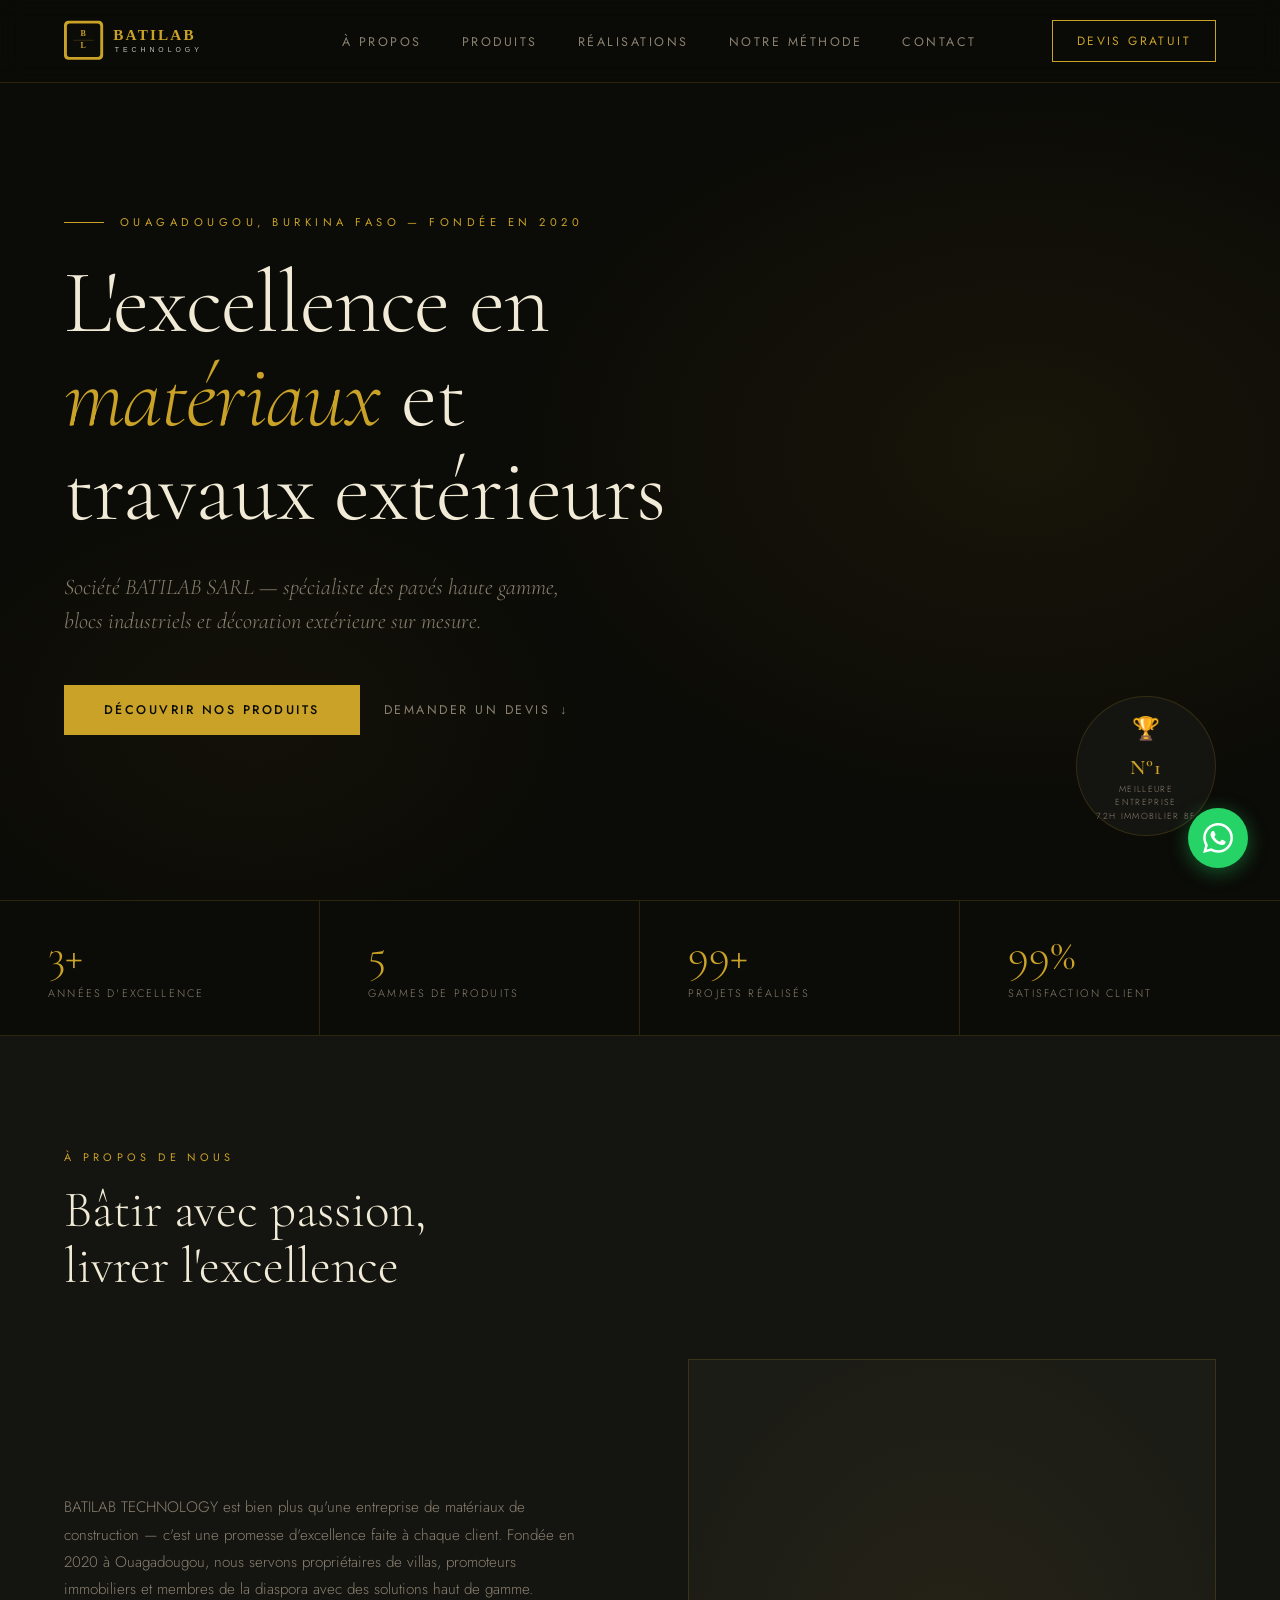
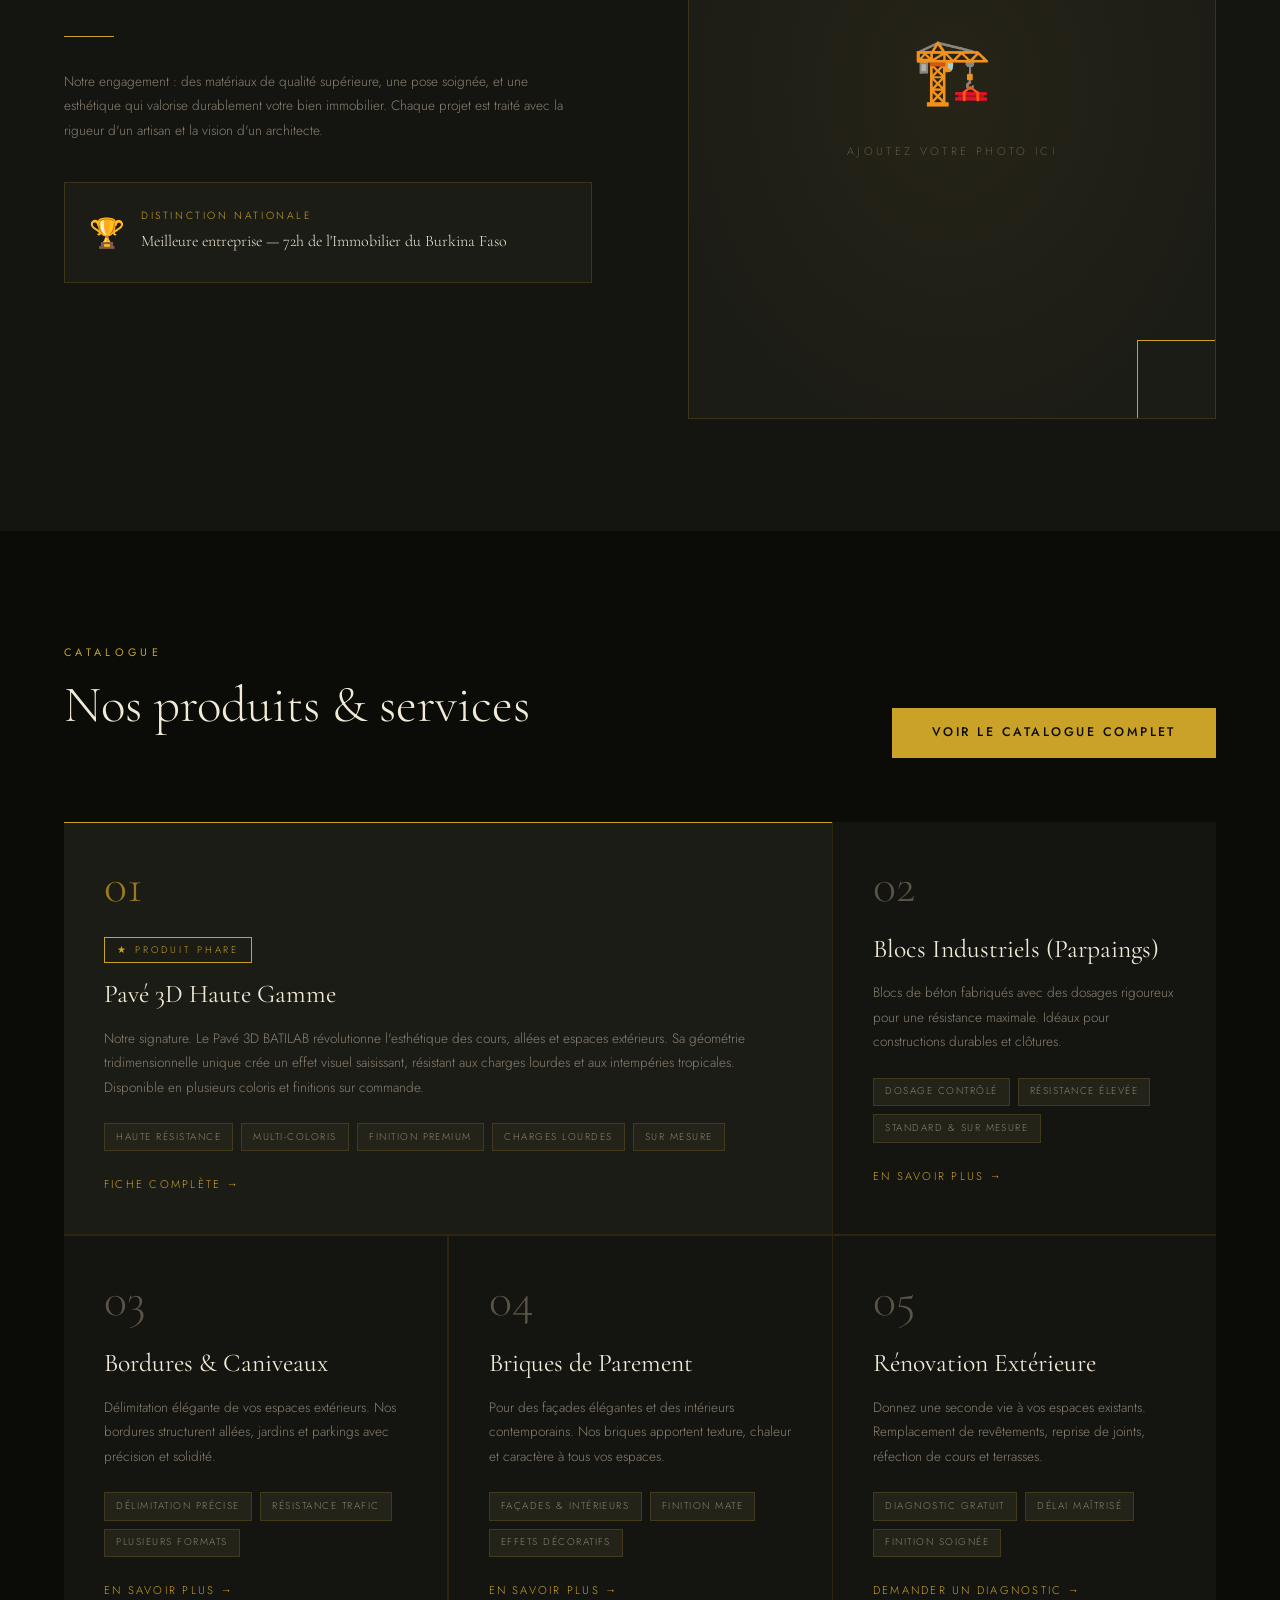
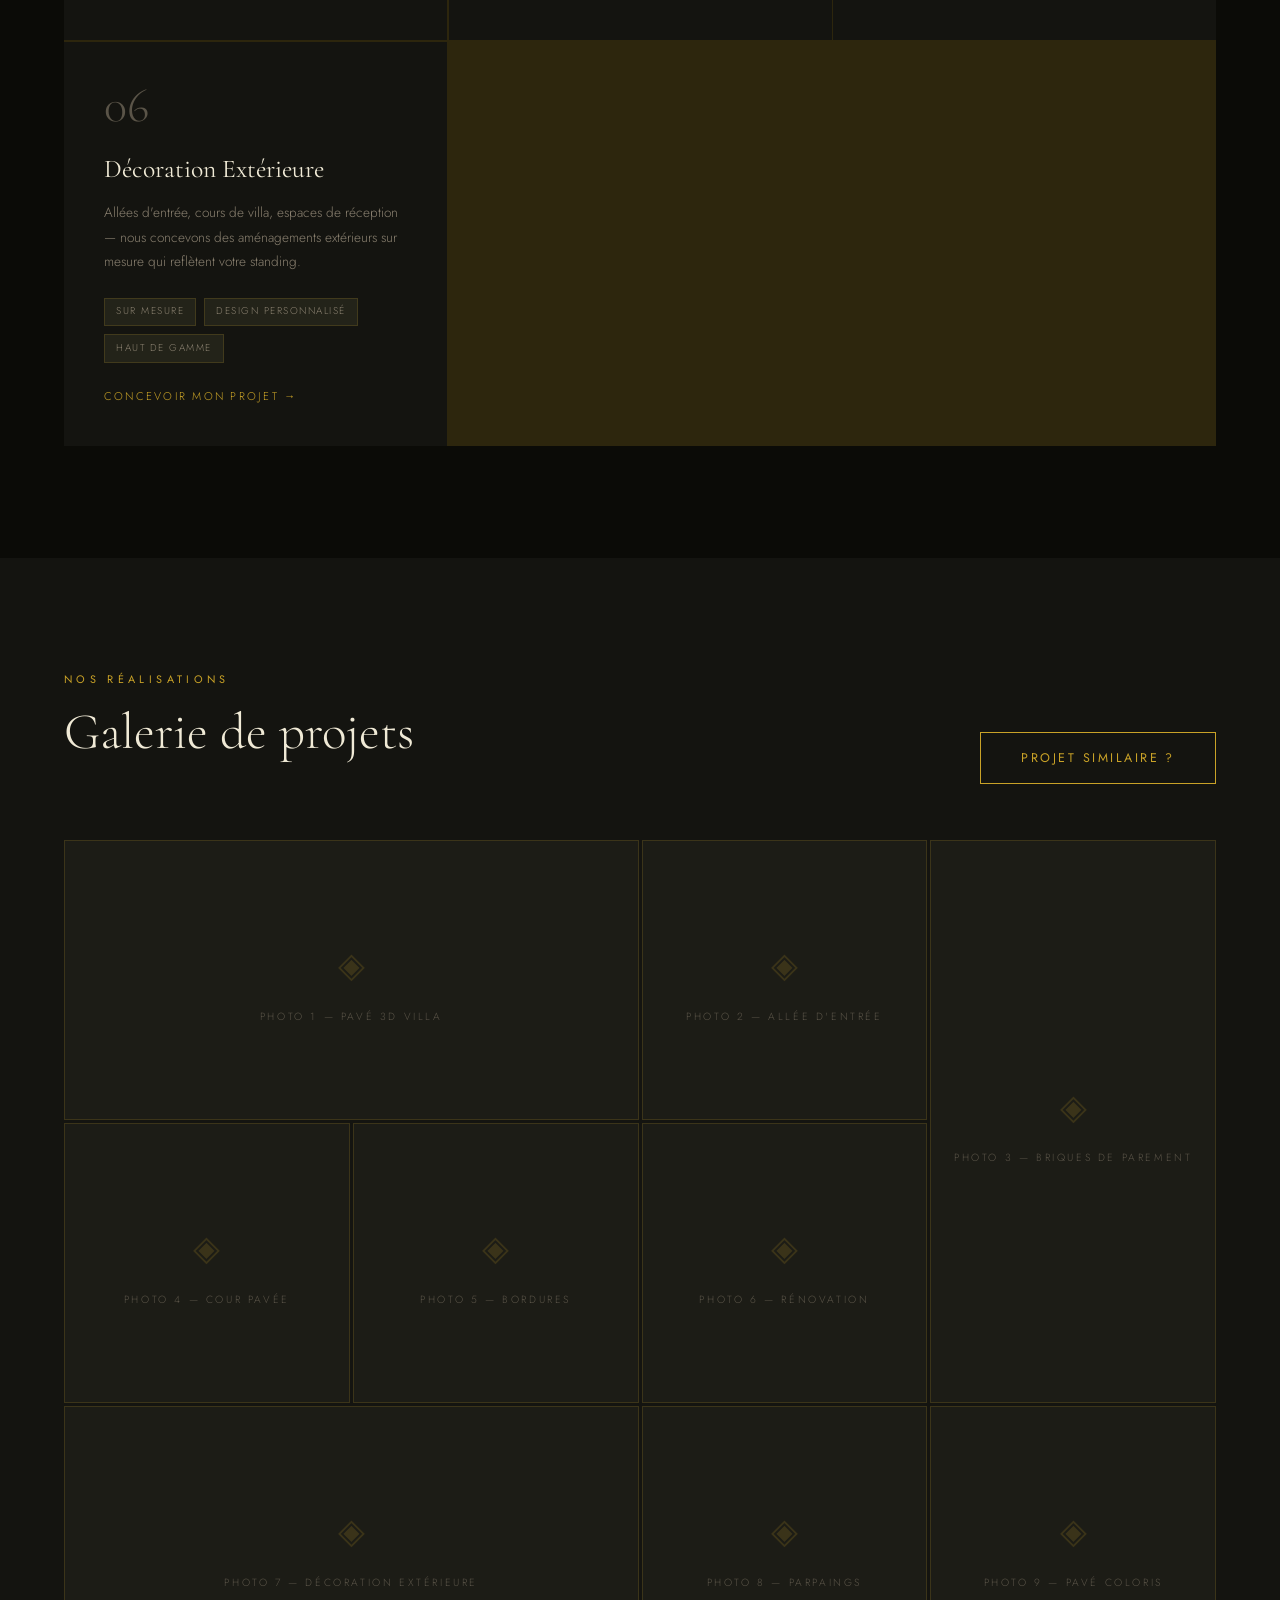
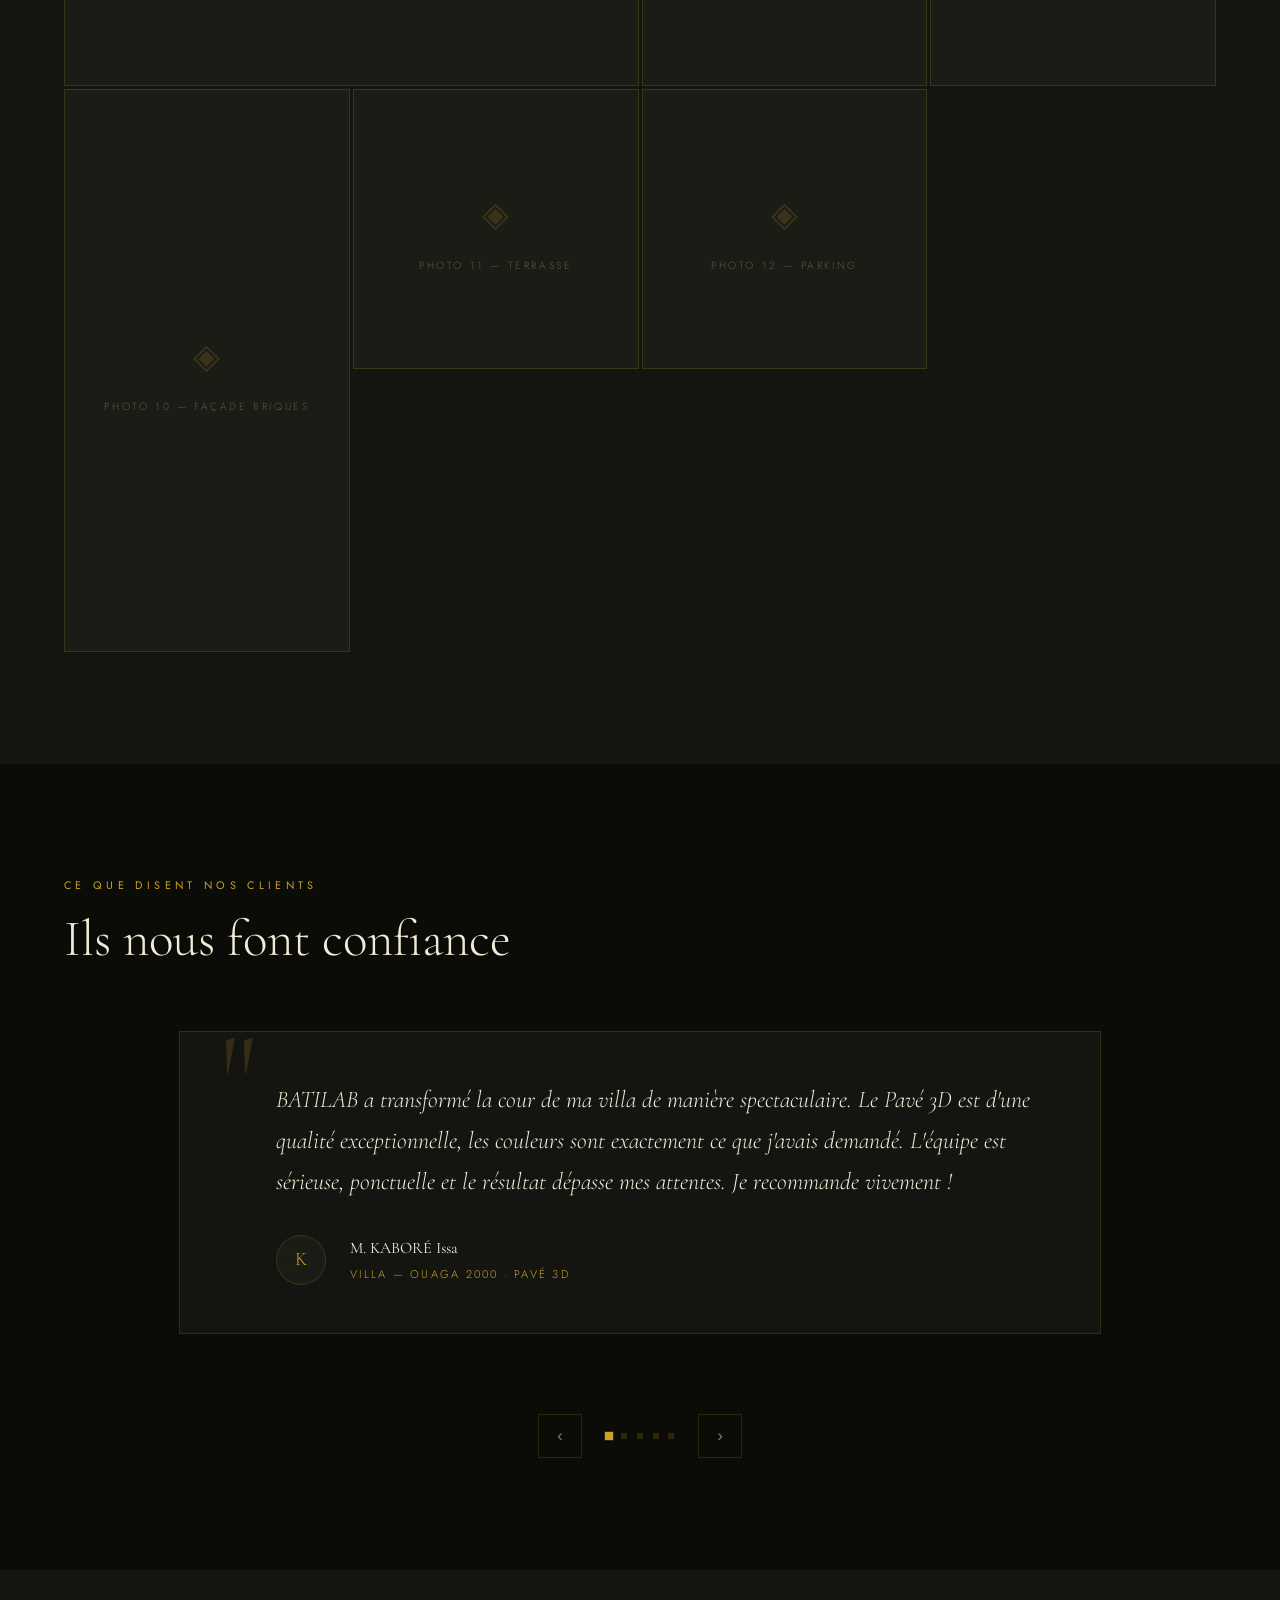
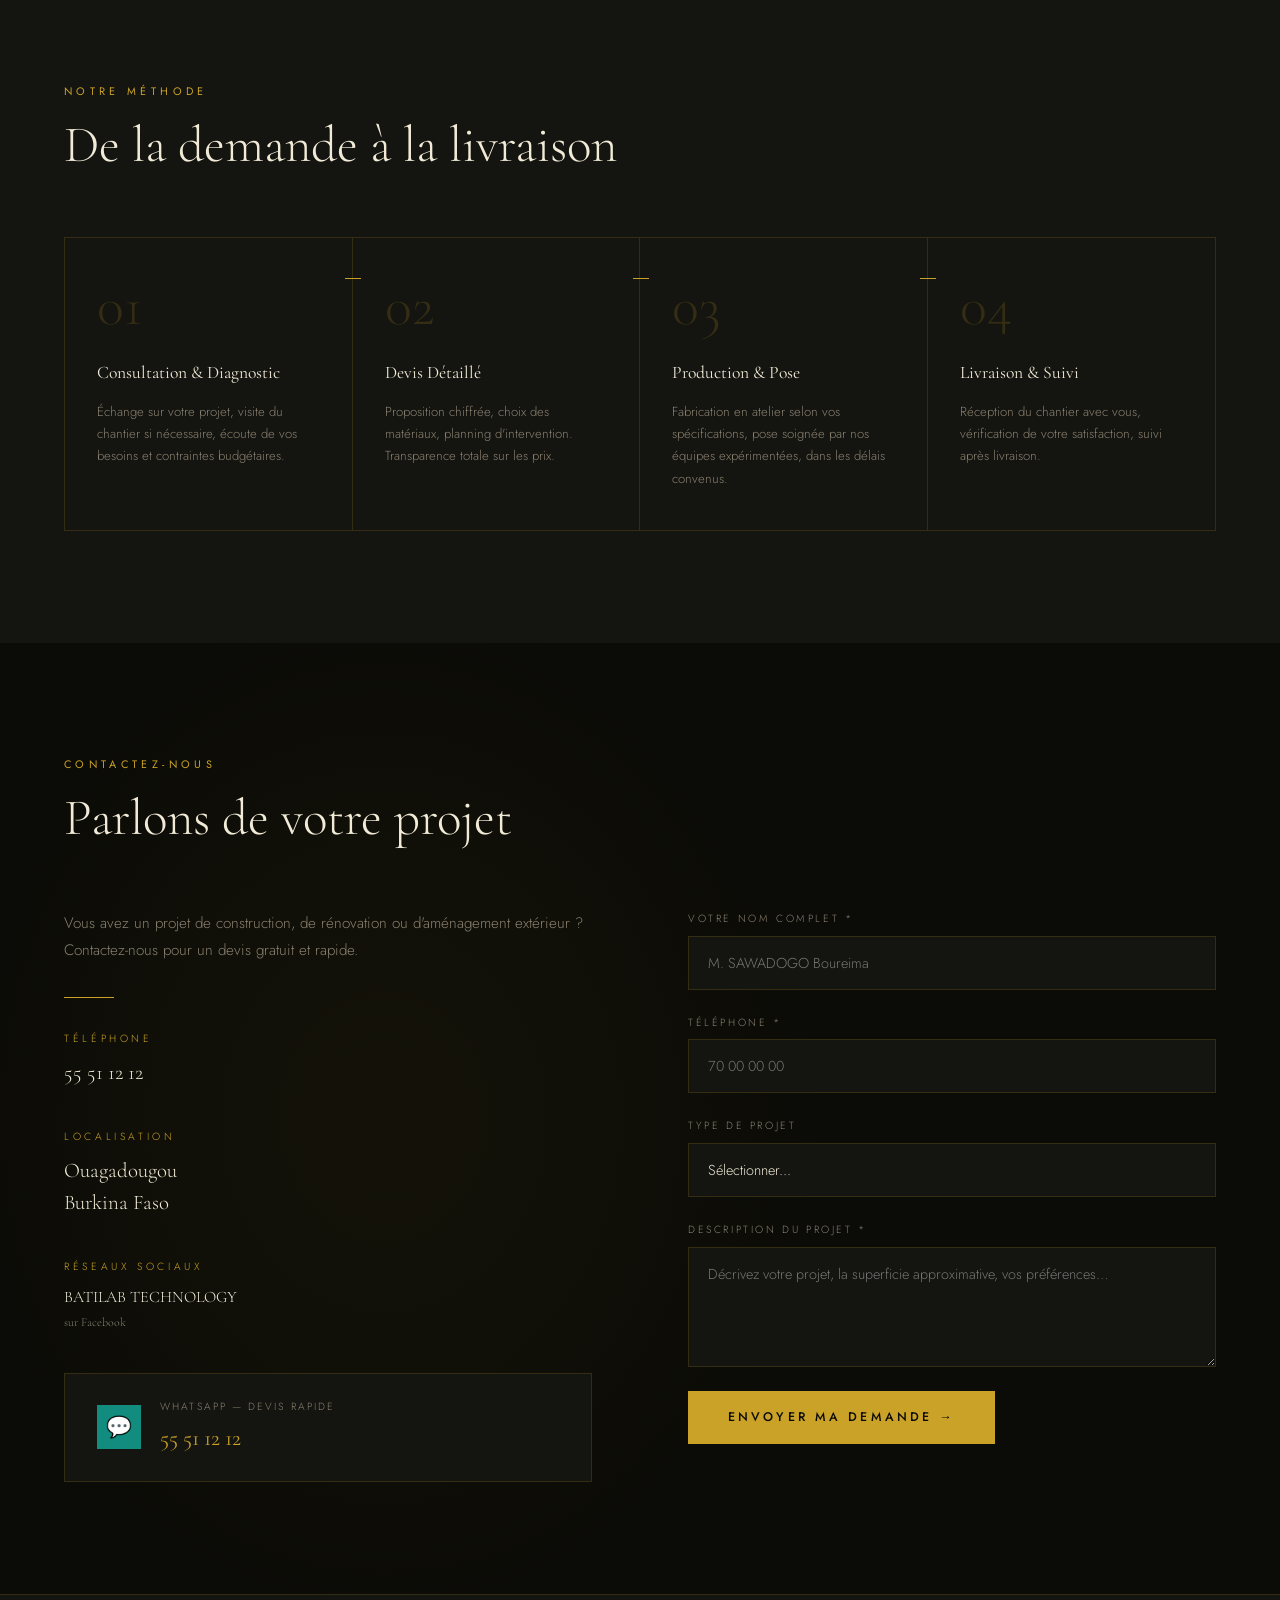
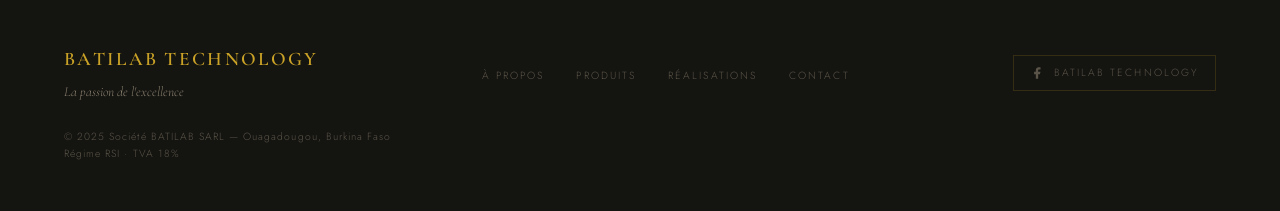
==== index.html @ e5ad412c "Add company logo SVG to navbar on all pages" ====
<!DOCTYPE html>
<html lang="fr">
<head>
  <meta charset="UTF-8">
  <meta name="viewport" content="width=device-width, initial-scale=1.0">

  <!-- SEO primaire -->
  <title>BATILAB TECHNOLOGY – Pavé 3D & Matériaux Haut de Gamme | Ouagadougou</title>
  <meta name="description" content="Spécialiste des matériaux de construction haut de gamme à Ouagadougou : Pavé 3D, parpaings industriels, bordures, briques de parement. Meilleure entreprise 72h Immobilier du Burkina Faso. Devis gratuit : 55 51 12 12.">
  <meta name="keywords" content="pavé 3D Ouagadougou, matériaux construction Burkina Faso, parpaings industriels, briques parement, rénovation extérieure, bordures caniveaux, BATILAB TECHNOLOGY, décoration extérieure villa Burkina">
  <meta name="author" content="BATILAB TECHNOLOGY">
  <meta name="robots" content="index, follow">
  <link rel="canonical" href="https://batilabtech.com/">

  <!-- Open Graph (Facebook & réseaux sociaux) -->
  <meta property="og:type" content="website">
  <meta property="og:url" content="https://batilabtech.com/">
  <meta property="og:title" content="BATILAB TECHNOLOGY – La passion de l'excellence">
  <meta property="og:description" content="Matériaux de construction haut de gamme à Ouagadougou : Pavé 3D, parpaings, bordures, briques de parement. Meilleure entreprise 72h Immobilier BF.">
  <meta property="og:image" content="https://batilabtech.com/images/og-image.jpg">
  <meta property="og:image:width" content="1200">
  <meta property="og:image:height" content="630">
  <meta property="og:locale" content="fr_FR">
  <meta property="og:site_name" content="BATILAB TECHNOLOGY">

  <!-- Twitter Card -->
  <meta name="twitter:card" content="summary_large_image">
  <meta name="twitter:title" content="BATILAB TECHNOLOGY – Pavé 3D Ouagadougou">
  <meta name="twitter:description" content="Matériaux haut de gamme et rénovation extérieure à Ouagadougou. Devis gratuit.">
  <meta name="twitter:image" content="https://batilabtech.com/images/og-image.jpg">

  <!-- Favicon -->
  <link rel="icon" type="image/svg+xml" href="favicon.svg">

  <!-- Polices Google -->
  <link rel="preconnect" href="https://fonts.googleapis.com">
  <link rel="preconnect" href="https://fonts.gstatic.com" crossorigin>
  <link href="https://fonts.googleapis.com/css2?family=Cormorant+Garamond:ital,wght@0,300;0,400;0,600;1,300;1,400&family=Jost:wght@300;400;500;600&display=swap" rel="stylesheet">

  <!-- CSS -->
  <link rel="stylesheet" href="css/style.css">

  <!-- Netlify Identity (pour le CMS) -->
  <script src="https://identity.netlify.com/v1/netlify-identity-widget.js"></script>

  <!-- Schema.org LocalBusiness -->
  <script type="application/ld+json">
  {
    "@context": "https://schema.org",
    "@type": "LocalBusiness",
    "name": "BATILAB TECHNOLOGY",
    "alternateName": "Société BATILAB SARL",
    "description": "Spécialiste des matériaux de construction haut de gamme : Pavé 3D, parpaings industriels, bordures, briques de parement, rénovation et décoration extérieure.",
    "url": "https://batilabtech.com",
    "telephone": "+22655511212",
    "address": {
      "@type": "PostalAddress",
      "addressLocality": "Ouagadougou",
      "addressCountry": "BF"
    },
    "geo": {
      "@type": "GeoCoordinates",
      "latitude": "12.3647",
      "longitude": "-1.5332"
    },
    "openingHoursSpecification": {
      "@type": "OpeningHoursSpecification",
      "dayOfWeek": ["Monday","Tuesday","Wednesday","Thursday","Friday","Saturday"],
      "opens": "08:00",
      "closes": "18:00"
    },
    "award": "Meilleure entreprise — 72h de l'Immobilier du Burkina Faso",
    "foundingDate": "2020",
    "sameAs": ["https://www.facebook.com/batilabtech"]
  }
  </script>
</head>
<body>

<!-- ═══════════════════════════════ NAVIGATION ══════════════════════════════ -->
<nav id="main-nav">
  <a href="index.html" class="nav-logo">
    <img src="images/logo.svg" alt="BATILAB TECHNOLOGY" height="42" style="display:block;">
  </a>

  <ul class="nav-links">
    <li><a href="#about">À propos</a></li>
    <li><a href="#produits">Produits</a></li>
    <li><a href="#galerie">Réalisations</a></li>
    <li><a href="#processus">Notre méthode</a></li>
    <li><a href="#contact">Contact</a></li>
  </ul>

  <a href="https://wa.me/22655511212" class="nav-cta" target="_blank" rel="noopener">Devis gratuit</a>

  <button class="nav-hamburger" id="nav-hamburger" aria-label="Menu" aria-expanded="false" aria-controls="nav-mobile">
    <span></span><span></span><span></span>
  </button>
</nav>

<!-- Menu mobile -->
<div class="nav-mobile" id="nav-mobile" role="dialog" aria-label="Menu principal">
  <ul>
    <li><a href="#about">À propos</a></li>
    <li><a href="#produits">Produits</a></li>
    <li><a href="pages/produits.html">Catalogue complet</a></li>
    <li><a href="#galerie">Réalisations</a></li>
    <li><a href="#temoignages">Témoignages</a></li>
    <li><a href="#processus">Notre méthode</a></li>
    <li><a href="#contact">Contact</a></li>
  </ul>
  <div class="nav-mobile-cta">
    <a href="https://wa.me/22655511212" target="_blank" rel="noopener">Devis gratuit WhatsApp</a>
  </div>
</div>

<!-- ═════════════════════════════════ HERO ══════════════════════════════════ -->
<section class="hero" id="accueil">
  <div class="hero-eyebrow">Ouagadougou, Burkina Faso — Fondée en 2020</div>
  <h1>L'excellence en<br><em>matériaux</em> et<br>travaux extérieurs</h1>
  <p class="hero-tagline">
    Société BATILAB SARL — spécialiste des pavés haute gamme,<br>
    blocs industriels et décoration extérieure sur mesure.
  </p>
  <div class="hero-actions">
    <a href="#produits" class="btn-primary">Découvrir nos produits</a>
    <a href="#contact" class="btn-ghost">Demander un devis</a>
  </div>
  <div class="hero-badge" aria-label="Distinction nationale">
    <div class="hero-badge-icon">🏆</div>
    <div class="hero-badge-text">
      <div class="hero-badge-year">N°1</div>
      Meilleure entreprise<br>72h Immobilier BF
    </div>
  </div>
</section>

<!-- ═══════════════════════════ COMPTEURS ANIMÉS ════════════════════════════ -->
<div class="stats-bar" id="stats">
  <div class="stat reveal">
    <div class="stat-num" data-target="4" data-suffix="+">0+</div>
    <div class="stat-label">Années d'excellence</div>
  </div>
  <div class="stat reveal">
    <div class="stat-num" data-target="6">0</div>
    <div class="stat-label">Gammes de produits</div>
  </div>
  <div class="stat reveal">
    <div class="stat-num" data-target="100" data-suffix="+">0+</div>
    <div class="stat-label">Projets réalisés</div>
  </div>
  <div class="stat reveal">
    <div class="stat-num" data-target="100" data-suffix="%">0%</div>
    <div class="stat-label">Satisfaction client</div>
  </div>
</div>

<!-- ═══════════════════════════════ À PROPOS ════════════════════════════════ -->
<section class="about" id="about">
  <div class="section-eyebrow">À propos de nous</div>
  <h2 class="section-title reveal">Bâtir avec passion,<br>livrer l'excellence</h2>
  <div class="about-grid">
    <div class="reveal">
      <p class="section-sub">
        BATILAB TECHNOLOGY est bien plus qu'une entreprise de matériaux de construction — c'est une promesse d'excellence faite à chaque client. Fondée en 2020 à Ouagadougou, nous servons propriétaires de villas, promoteurs immobiliers et membres de la diaspora avec des solutions haut de gamme.
      </p>
      <div class="gold-line"></div>
      <p style="font-size: 0.85rem; color: var(--text-muted); line-height: 1.8; max-width: 500px;">
        Notre engagement : des matériaux de qualité supérieure, une pose soignée, et une esthétique qui valorise durablement votre bien immobilier. Chaque projet est traité avec la rigueur d'un artisan et la vision d'un architecte.
      </p>
      <div class="about-award">
        <div class="award-icon">🏆</div>
        <div>
          <div class="award-label">Distinction nationale</div>
          <div class="award-title">Meilleure entreprise — 72h de l'Immobilier du Burkina Faso</div>
        </div>
      </div>
    </div>
    <div class="about-img-frame reveal">
      <!-- Remplacez par : <img src="images/about-batilab.jpg" alt="Équipe BATILAB TECHNOLOGY" loading="lazy"> -->
      <div class="about-img-placeholder">
        <span class="about-img-icon">🏗️</span>
        <div class="about-img-label">Ajoutez votre photo ici</div>
      </div>
      <div class="about-corner"></div>
    </div>
  </div>
</section>

<!-- ════════════════════════════════ PRODUITS ════════════════════════════════ -->
<section class="products" id="produits">
  <div class="products-header reveal">
    <div>
      <div class="section-eyebrow">Catalogue</div>
      <h2 class="section-title">Nos produits &amp; services</h2>
    </div>
    <a href="pages/produits.html" class="btn-primary">Voir le catalogue complet</a>
  </div>

  <div class="products-grid">
    <!-- Pavé 3D — produit phare -->
    <div class="product-card featured reveal">
      <div class="product-num">01</div>
      <div class="product-tag">★ Produit phare</div>
      <div class="product-name">Pavé 3D Haute Gamme</div>
      <p class="product-desc">
        Notre signature. Le Pavé 3D BATILAB révolutionne l'esthétique des cours, allées et espaces extérieurs. Sa géométrie tridimensionnelle unique crée un effet visuel saisissant, résistant aux charges lourdes et aux intempéries tropicales. Disponible en plusieurs coloris et finitions sur commande.
      </p>
      <div class="product-specs">
        <span class="spec-pill">Haute résistance</span>
        <span class="spec-pill">Multi-coloris</span>
        <span class="spec-pill">Finition premium</span>
        <span class="spec-pill">Charges lourdes</span>
        <span class="spec-pill">Sur mesure</span>
      </div>
      <a href="pages/produits.html#pave-3d" class="product-link">Fiche complète →</a>
    </div>

    <!-- Parpaings -->
    <div class="product-card reveal">
      <div class="product-num">02</div>
      <div class="product-name">Blocs Industriels (Parpaings)</div>
      <p class="product-desc">
        Blocs de béton fabriqués avec des dosages rigoureux pour une résistance maximale. Idéaux pour constructions durables et clôtures.
      </p>
      <div class="product-specs">
        <span class="spec-pill">Dosage contrôlé</span>
        <span class="spec-pill">Résistance élevée</span>
        <span class="spec-pill">Standard &amp; sur mesure</span>
      </div>
      <a href="pages/produits.html#parpaings" class="product-link">En savoir plus →</a>
    </div>

    <!-- Bordures -->
    <div class="product-card reveal">
      <div class="product-num">03</div>
      <div class="product-name">Bordures &amp; Caniveaux</div>
      <p class="product-desc">
        Délimitation élégante de vos espaces extérieurs. Nos bordures structurent allées, jardins et parkings avec précision et solidité.
      </p>
      <div class="product-specs">
        <span class="spec-pill">Délimitation précise</span>
        <span class="spec-pill">Résistance trafic</span>
        <span class="spec-pill">Plusieurs formats</span>
      </div>
      <a href="pages/produits.html#bordures" class="product-link">En savoir plus →</a>
    </div>

    <!-- Briques de parement -->
    <div class="product-card reveal">
      <div class="product-num">04</div>
      <div class="product-name">Briques de Parement</div>
      <p class="product-desc">
        Pour des façades élégantes et des intérieurs contemporains. Nos briques apportent texture, chaleur et caractère à tous vos espaces.
      </p>
      <div class="product-specs">
        <span class="spec-pill">Façades &amp; intérieurs</span>
        <span class="spec-pill">Finition mate</span>
        <span class="spec-pill">Effets décoratifs</span>
      </div>
      <a href="pages/produits.html#parement" class="product-link">En savoir plus →</a>
    </div>

    <!-- Rénovation -->
    <div class="product-card reveal">
      <div class="product-num">05</div>
      <div class="product-name">Rénovation Extérieure</div>
      <p class="product-desc">
        Donnez une seconde vie à vos espaces existants. Remplacement de revêtements, reprise de joints, réfection de cours et terrasses.
      </p>
      <div class="product-specs">
        <span class="spec-pill">Diagnostic gratuit</span>
        <span class="spec-pill">Délai maîtrisé</span>
        <span class="spec-pill">Finition soignée</span>
      </div>
      <a href="pages/produits.html#renovation" class="product-link">Demander un diagnostic →</a>
    </div>

    <!-- Décoration extérieure -->
    <div class="product-card reveal">
      <div class="product-num">06</div>
      <div class="product-name">Décoration Extérieure</div>
      <p class="product-desc">
        Allées d'entrée, cours de villa, espaces de réception — nous concevons des aménagements extérieurs sur mesure qui reflètent votre standing.
      </p>
      <div class="product-specs">
        <span class="spec-pill">Sur mesure</span>
        <span class="spec-pill">Design personnalisé</span>
        <span class="spec-pill">Haut de gamme</span>
      </div>
      <a href="pages/produits.html#decoration" class="product-link">Concevoir mon projet →</a>
    </div>
  </div>
</section>

<!-- ═══════════════════════════ GALERIE RÉALISATIONS ══════════════════════════ -->
<section class="gallery" id="galerie">
  <div class="gallery-header reveal">
    <div>
      <div class="section-eyebrow">Nos réalisations</div>
      <h2 class="section-title">Galerie de projets</h2>
    </div>
    <a href="https://wa.me/22655511212?text=Bonjour%20BATILAB%2C%20je%20souhaite%20un%20projet%20similaire." class="btn-outline" target="_blank" rel="noopener">Projet similaire ?</a>
  </div>

  <div class="gallery-grid">
    <!-- Photo 1 — large -->
    <div class="gallery-item wide reveal" data-index="0">
      <!-- <img src="images/gallery-1.jpg" alt="Pavé 3D — Villa résidentielle Ouaga 2000" loading="lazy"> -->
      <div class="gallery-item-placeholder">
        <span>◈</span>
        <p>Photo 1 — Pavé 3D villa</p>
      </div>
      <div class="gallery-overlay">
        <div class="gallery-caption">Pavé 3D — Villa résidentielle</div>
        <div class="gallery-tag">Ouaga 2000</div>
      </div>
      <div class="gallery-zoom">+</div>
    </div>

    <!-- Photo 2 -->
    <div class="gallery-item reveal" data-index="1">
      <div class="gallery-item-placeholder">
        <span>◈</span>
        <p>Photo 2 — Allée d'entrée</p>
      </div>
      <div class="gallery-overlay">
        <div class="gallery-caption">Allée d'entrée</div>
        <div class="gallery-tag">Résidence Karpala</div>
      </div>
      <div class="gallery-zoom">+</div>
    </div>

    <!-- Photo 3 — tall -->
    <div class="gallery-item tall reveal" data-index="2">
      <div class="gallery-item-placeholder">
        <span>◈</span>
        <p>Photo 3 — Briques de parement</p>
      </div>
      <div class="gallery-overlay">
        <div class="gallery-caption">Briques de parement</div>
        <div class="gallery-tag">Façade commerciale</div>
      </div>
      <div class="gallery-zoom">+</div>
    </div>

    <!-- Photo 4 -->
    <div class="gallery-item reveal" data-index="3">
      <div class="gallery-item-placeholder">
        <span>◈</span>
        <p>Photo 4 — Cour pavée</p>
      </div>
      <div class="gallery-overlay">
        <div class="gallery-caption">Cour extérieure</div>
        <div class="gallery-tag">Résidence privée</div>
      </div>
      <div class="gallery-zoom">+</div>
    </div>

    <!-- Photo 5 -->
    <div class="gallery-item reveal" data-index="4">
      <div class="gallery-item-placeholder">
        <span>◈</span>
        <p>Photo 5 — Bordures</p>
      </div>
      <div class="gallery-overlay">
        <div class="gallery-caption">Bordures &amp; caniveaux</div>
        <div class="gallery-tag">Lotissement Cissin</div>
      </div>
      <div class="gallery-zoom">+</div>
    </div>

    <!-- Photo 6 -->
    <div class="gallery-item reveal" data-index="5">
      <div class="gallery-item-placeholder">
        <span>◈</span>
        <p>Photo 6 — Rénovation</p>
      </div>
      <div class="gallery-overlay">
        <div class="gallery-caption">Rénovation extérieure</div>
        <div class="gallery-tag">Villa Pissy</div>
      </div>
      <div class="gallery-zoom">+</div>
    </div>

    <!-- Photo 7 — wide -->
    <div class="gallery-item wide reveal" data-index="6">
      <div class="gallery-item-placeholder">
        <span>◈</span>
        <p>Photo 7 — Décoration extérieure</p>
      </div>
      <div class="gallery-overlay">
        <div class="gallery-caption">Décoration extérieure sur mesure</div>
        <div class="gallery-tag">Secteur 15</div>
      </div>
      <div class="gallery-zoom">+</div>
    </div>

    <!-- Photo 8 -->
    <div class="gallery-item reveal" data-index="7">
      <div class="gallery-item-placeholder">
        <span>◈</span>
        <p>Photo 8 — Parpaings</p>
      </div>
      <div class="gallery-overlay">
        <div class="gallery-caption">Blocs industriels</div>
        <div class="gallery-tag">Chantier clôture</div>
      </div>
      <div class="gallery-zoom">+</div>
    </div>

    <!-- Photo 9 -->
    <div class="gallery-item reveal" data-index="8">
      <div class="gallery-item-placeholder">
        <span>◈</span>
        <p>Photo 9 — Pavé coloris</p>
      </div>
      <div class="gallery-overlay">
        <div class="gallery-caption">Pavé 3D multi-coloris</div>
        <div class="gallery-tag">Commande personnalisée</div>
      </div>
      <div class="gallery-zoom">+</div>
    </div>

    <!-- Photo 10 — tall -->
    <div class="gallery-item tall reveal" data-index="9">
      <div class="gallery-item-placeholder">
        <span>◈</span>
        <p>Photo 10 — Façade briques</p>
      </div>
      <div class="gallery-overlay">
        <div class="gallery-caption">Façade briques de parement</div>
        <div class="gallery-tag">Résidence haut standing</div>
      </div>
      <div class="gallery-zoom">+</div>
    </div>

    <!-- Photo 11 -->
    <div class="gallery-item reveal" data-index="10">
      <div class="gallery-item-placeholder">
        <span>◈</span>
        <p>Photo 11 — Terrasse</p>
      </div>
      <div class="gallery-overlay">
        <div class="gallery-caption">Terrasse pavée</div>
        <div class="gallery-tag">Espace réception</div>
      </div>
      <div class="gallery-zoom">+</div>
    </div>

    <!-- Photo 12 -->
    <div class="gallery-item reveal" data-index="11">
      <div class="gallery-item-placeholder">
        <span>◈</span>
        <p>Photo 12 — Parking</p>
      </div>
      <div class="gallery-overlay">
        <div class="gallery-caption">Parking pavé haute résistance</div>
        <div class="gallery-tag">Commerce Ouagadougou</div>
      </div>
      <div class="gallery-zoom">+</div>
    </div>
  </div>

  <!-- Lightbox -->
  <div class="lightbox" id="lightbox" role="dialog" aria-label="Galerie photo" aria-modal="true">
    <div class="lightbox-inner">
      <img id="lightbox-img" src="" alt="">
      <div class="lightbox-caption" id="lightbox-caption"></div>
    </div>
    <button class="lightbox-close" id="lightbox-close" aria-label="Fermer">✕</button>
    <button class="lightbox-prev" id="lightbox-prev" aria-label="Précédent">‹</button>
    <button class="lightbox-next" id="lightbox-next" aria-label="Suivant">›</button>
    <div class="lightbox-counter" id="lightbox-counter"></div>
  </div>
</section>

<!-- ════════════════════════════ TÉMOIGNAGES ══════════════════════════════════ -->
<section class="testimonials" id="temoignages">
  <div class="section-eyebrow">Ce que disent nos clients</div>
  <h2 class="section-title reveal">Ils nous font confiance</h2>

  <div class="testimonials-wrapper reveal">
    <div class="testimonials-track" id="testimonials-track">

      <!-- Témoignage 1 -->
      <div class="testimonial">
        <div class="testimonial-body">
          <p class="testimonial-text">
            BATILAB a transformé la cour de ma villa de manière spectaculaire. Le Pavé 3D est d'une qualité exceptionnelle, les couleurs sont exactement ce que j'avais demandé. L'équipe est sérieuse, ponctuelle et le résultat dépasse mes attentes. Je recommande vivement !
          </p>
          <div class="testimonial-footer">
            <div class="testimonial-avatar">K</div>
            <div>
              <div class="testimonial-name">M. KABORÉ Issa</div>
              <div class="testimonial-info">Villa — Ouaga 2000 · Pavé 3D</div>
            </div>
          </div>
        </div>
      </div>

      <!-- Témoignage 2 -->
      <div class="testimonial">
        <div class="testimonial-body">
          <p class="testimonial-text">
            Nous avons utilisé les parpaings BATILAB pour la construction de notre résidence. La qualité est incomparable avec ce que l'on trouve sur le marché. Dosage béton parfait, dimensions régulières. Un vrai partenaire de confiance pour les professionnels.
          </p>
          <div class="testimonial-footer">
            <div class="testimonial-avatar">S</div>
            <div>
              <div class="testimonial-name">Mme SAWADOGO Aïcha</div>
              <div class="testimonial-info">Promotrice immobilière — Secteur 30 · Parpaings</div>
            </div>
          </div>
        </div>
      </div>

      <!-- Témoignage 3 -->
      <div class="testimonial">
        <div class="testimonial-body">
          <p class="testimonial-text">
            J'ai contacté BATILAB depuis la France pour rénover la maison familiale à Ouagadougou. La communication était impeccable, les photos et vidéos envoyées régulièrement. La rénovation extérieure est magnifique, la famille est ravie. Merci pour votre professionnalisme !
          </p>
          <div class="testimonial-footer">
            <div class="testimonial-avatar">T</div>
            <div>
              <div class="testimonial-name">M. TRAORÉ Adama</div>
              <div class="testimonial-info">Diaspora France — Karpala · Rénovation extérieure</div>
            </div>
          </div>
        </div>
      </div>

      <!-- Témoignage 4 -->
      <div class="testimonial">
        <div class="testimonial-body">
          <p class="testimonial-text">
            Les briques de parement ont donné un cachet extraordinaire à la façade de notre commerce. Les clients remarquent immédiatement la différence. BATILAB a su interpréter notre vision et la réaliser avec une précision remarquable. Un travail d'artiste !
          </p>
          <div class="testimonial-footer">
            <div class="testimonial-avatar">Z</div>
            <div>
              <div class="testimonial-name">M. ZONGO Wendyam</div>
              <div class="testimonial-info">Gérant commerce — Pissy · Briques de parement</div>
            </div>
          </div>
        </div>
      </div>

      <!-- Témoignage 5 -->
      <div class="testimonial">
        <div class="testimonial-body">
          <p class="testimonial-text">
            Meilleure décision de ma vie ! Toute l'allée d'entrée de la résidence en Pavé 3D BATILAB. Le design est élégant, résistant, et nos visiteurs sont systématiquement impressionnés. Le rapport qualité-prix est excellent. Je n'aurais pas choisi autre chose.
          </p>
          <div class="testimonial-footer">
            <div class="testimonial-avatar">B</div>
            <div>
              <div class="testimonial-name">Mme BAMBARA Fatou</div>
              <div class="testimonial-info">Villa — Cissin · Décoration extérieure</div>
            </div>
          </div>
        </div>
      </div>

    </div>

    <div class="testimonials-controls">
      <button class="testimonial-btn" id="testimonial-prev" aria-label="Témoignage précédent">‹</button>
      <div class="testimonials-dots">
        <div class="testimonial-dot active" data-index="0"></div>
        <div class="testimonial-dot" data-index="1"></div>
        <div class="testimonial-dot" data-index="2"></div>
        <div class="testimonial-dot" data-index="3"></div>
        <div class="testimonial-dot" data-index="4"></div>
      </div>
      <button class="testimonial-btn" id="testimonial-next" aria-label="Témoignage suivant">›</button>
    </div>
  </div>
</section>

<!-- ════════════════════════════════ PROCESSUS ════════════════════════════════ -->
<section class="process" id="processus">
  <div class="section-eyebrow">Notre méthode</div>
  <h2 class="section-title reveal">De la demande à la livraison</h2>
  <div class="process-steps">
    <div class="process-step reveal">
      <div class="step-num">01</div>
      <div class="step-title">Consultation &amp; Diagnostic</div>
      <p class="step-desc">Échange sur votre projet, visite du chantier si nécessaire, écoute de vos besoins et contraintes budgétaires.</p>
      <div class="step-connector"></div>
    </div>
    <div class="process-step reveal">
      <div class="step-num">02</div>
      <div class="step-title">Devis Détaillé</div>
      <p class="step-desc">Proposition chiffrée, choix des matériaux, planning d'intervention. Transparence totale sur les prix.</p>
      <div class="step-connector"></div>
    </div>
    <div class="process-step reveal">
      <div class="step-num">03</div>
      <div class="step-title">Production &amp; Pose</div>
      <p class="step-desc">Fabrication en atelier selon vos spécifications, pose soignée par nos équipes expérimentées, dans les délais convenus.</p>
      <div class="step-connector"></div>
    </div>
    <div class="process-step reveal">
      <div class="step-num">04</div>
      <div class="step-title">Livraison &amp; Suivi</div>
      <p class="step-desc">Réception du chantier avec vous, vérification de votre satisfaction, suivi après livraison.</p>
    </div>
  </div>
</section>

<!-- ═══════════════════════════════ CONTACT ═════════════════════════════════ -->
<section class="contact" id="contact">
  <div class="section-eyebrow">Contactez-nous</div>
  <h2 class="section-title reveal">Parlons de votre projet</h2>
  <div class="contact-grid">
    <div class="reveal">
      <p class="section-sub">
        Vous avez un projet de construction, de rénovation ou d'aménagement extérieur ? Contactez-nous pour un devis gratuit et rapide.
      </p>
      <div class="gold-line"></div>

      <div class="contact-info-block">
        <div class="contact-info-label">Téléphone</div>
        <div class="contact-info-value">55 51 12 12</div>
      </div>
      <div class="contact-info-block">
        <div class="contact-info-label">Localisation</div>
        <div class="contact-info-value">Ouagadougou<br>Burkina Faso</div>
      </div>
      <div class="contact-info-block">
        <div class="contact-info-label">Réseaux sociaux</div>
        <div class="contact-info-value" style="font-size: 1rem;">BATILAB TECHNOLOGY<br>
          <span style="font-size:0.75rem; color: var(--text-muted);">sur Facebook</span>
        </div>
      </div>

      <a href="https://wa.me/22655511212?text=Bonjour%20BATILAB%2C%20je%20souhaite%20un%20devis%20gratuit." class="whatsapp-cta" target="_blank" rel="noopener">
        <div class="wa-icon">💬</div>
        <div>
          <div class="wa-label">WhatsApp — Devis rapide</div>
          <div class="wa-num">55 51 12 12</div>
        </div>
      </a>
    </div>

    <div class="reveal">
      <!-- Remplacez YOUR_FORM_ID par votre ID Formspree (formspree.io) -->
      <form class="contact-form" data-formspree="xjgpqaqo" novalidate>
        <div class="form-group">
          <label class="form-label" for="contact-nom">Votre nom complet *</label>
          <input id="contact-nom" type="text" name="nom" class="form-input" placeholder="M. SAWADOGO Boureima" required>
          <span class="form-error"></span>
        </div>
        <div class="form-group">
          <label class="form-label" for="contact-tel">Téléphone *</label>
          <input id="contact-tel" type="tel" name="telephone" class="form-input" placeholder="70 00 00 00" required>
          <span class="form-error"></span>
        </div>
        <div class="form-group">
          <label class="form-label" for="contact-projet">Type de projet</label>
          <select id="contact-projet" name="projet" class="form-select">
            <option value="">Sélectionner...</option>
            <option>Pavé 3D — Allée ou cour</option>
            <option>Blocs industriels (parpaings)</option>
            <option>Bordures &amp; caniveaux</option>
            <option>Briques de parement</option>
            <option>Rénovation extérieure</option>
            <option>Décoration extérieure sur mesure</option>
            <option>Autre / Combinaison</option>
          </select>
        </div>
        <div class="form-group">
          <label class="form-label" for="contact-msg">Description du projet *</label>
          <textarea id="contact-msg" name="message" class="form-textarea" placeholder="Décrivez votre projet, la superficie approximative, vos préférences…" required></textarea>
          <span class="form-error"></span>
        </div>
        <div class="form-notice"></div>
        <button type="submit" class="form-submit">Envoyer ma demande →</button>
      </form>
    </div>
  </div>
</section>

<!-- ═══════════════════════════════ FOOTER ══════════════════════════════════ -->
<footer>
  <div>
    <div class="footer-logo">BATILAB Technology</div>
    <div class="footer-tagline" style="margin-top: 0.3rem;">La passion de l'excellence</div>
  </div>
  <ul class="footer-links">
    <li><a href="#about">À propos</a></li>
    <li><a href="pages/produits.html">Produits</a></li>
    <li><a href="#galerie">Réalisations</a></li>
    <li><a href="pages/contact.html">Contact</a></li>
  </ul>
  <div class="footer-social">
    <a href="https://www.facebook.com/batilabtech" target="_blank" rel="noopener">
      <svg width="14" height="14" viewBox="0 0 24 24" fill="currentColor"><path d="M18 2h-3a5 5 0 0 0-5 5v3H7v4h3v8h4v-8h3l1-4h-4V7a1 1 0 0 1 1-1h3z"/></svg>
      BATILAB TECHNOLOGY
    </a>
  </div>
  <div class="footer-copy">
    © 2025 Société BATILAB SARL — Ouagadougou, Burkina Faso<br>
    Régime RSI · TVA 18%
  </div>
</footer>

<!-- ════════════════════ BOUTON WHATSAPP FLOTTANT ════════════════════════════ -->
<a href="https://wa.me/22655511212?text=Bonjour%20BATILAB%2C%20je%20souhaite%20un%20devis%20gratuit."
   class="whatsapp-float"
   target="_blank" rel="noopener"
   aria-label="Contacter BATILAB sur WhatsApp">
  <svg viewBox="0 0 24 24" xmlns="http://www.w3.org/2000/svg">
    <path d="M17.472 14.382c-.297-.149-1.758-.867-2.03-.967-.273-.099-.471-.148-.67.15-.197.297-.767.966-.94 1.164-.173.199-.347.223-.644.075-.297-.15-1.255-.463-2.39-1.475-.883-.788-1.48-1.761-1.653-2.059-.173-.297-.018-.458.13-.606.134-.133.298-.347.446-.52.149-.174.198-.298.298-.497.099-.198.05-.371-.025-.52-.075-.149-.669-1.612-.916-2.207-.242-.579-.487-.5-.669-.51-.173-.008-.371-.01-.57-.01-.198 0-.52.074-.792.372-.272.297-1.04 1.016-1.04 2.479 0 1.462 1.065 2.875 1.213 3.074.149.198 2.096 3.2 5.077 4.487.709.306 1.262.489 1.694.625.712.227 1.36.195 1.871.118.571-.085 1.758-.719 2.006-1.413.248-.694.248-1.289.173-1.413-.074-.124-.272-.198-.57-.347m-5.421 7.403h-.004a9.87 9.87 0 0 1-5.031-1.378l-.361-.214-3.741.982.998-3.648-.235-.374a9.86 9.86 0 0 1-1.51-5.26c.001-5.45 4.436-9.884 9.888-9.884 2.64 0 5.122 1.03 6.988 2.898a9.825 9.825 0 0 1 2.893 6.994c-.003 5.45-4.437 9.884-9.885 9.884m8.413-18.297A11.815 11.815 0 0 0 12.05 0C5.495 0 .16 5.335.157 11.892c0 2.096.547 4.142 1.588 5.945L.057 24l6.305-1.654a11.882 11.882 0 0 0 5.683 1.448h.005c6.554 0 11.89-5.335 11.893-11.893a11.821 11.821 0 0 0-3.48-8.413z"/>
  </svg>
</a>

<!-- Scripts -->
<script src="js/main.js"></script>
<script>
  // Redirection vers /admin après connexion CMS
  if (window.netlifyIdentity) {
    window.netlifyIdentity.on("init", user => {
      if (!user) {
        window.netlifyIdentity.on("login", () => {
          document.location.href = "/admin/";
        });
      }
    });
  }
</script>
</body>
</html>
---- css/style.css ----
/* =========================================================
   BATILAB TECHNOLOGY — Feuille de style principale
   Couleurs : Noir #0b0b07 · Or #c9a227
   ========================================================= */

/* ── Reset & Variables ─────────────────────────────────── */
*, *::before, *::after { box-sizing: border-box; margin: 0; padding: 0; }

:root {
  --gold:        #c9a227;
  --gold-light:  #e8c55a;
  --gold-dark:   #9a7a1a;
  --black:       #0b0b07;
  --surface:     #141410;
  --surface2:    #1c1c16;
  --surface3:    #232319;
  --text:        #f0ead6;
  --text-muted:  #8a8070;
  --text-dim:    #5a5448;
  --border:      rgba(201, 162, 39, 0.18);
  --serif:       'Cormorant Garamond', Georgia, serif;
  --sans:        'Jost', sans-serif;
  --wa-green:    #25D366;
}

html { scroll-behavior: smooth; }
body {
  background: var(--black);
  color: var(--text);
  font-family: var(--sans);
  font-weight: 300;
  line-height: 1.7;
  overflow-x: hidden;
}

img { max-width: 100%; display: block; }
a { text-decoration: none; }

/* ── Navigation ────────────────────────────────────────── */
nav {
  position: fixed; top: 0; left: 0; right: 0; z-index: 200;
  display: flex; align-items: center; justify-content: space-between;
  padding: 1.25rem 4rem;
  background: rgba(11, 11, 7, 0.85);
  backdrop-filter: blur(12px);
  border-bottom: 0.5px solid var(--border);
  transition: padding 0.3s, background 0.3s, box-shadow 0.3s;
}
nav.nav-scrolled {
  padding: 0.8rem 4rem;
  background: rgba(11, 11, 7, 0.97);
  box-shadow: 0 4px 30px rgba(0,0,0,0.4);
}

.nav-logo {
  font-family: var(--serif);
  font-size: 1.5rem; font-weight: 600;
  letter-spacing: 0.12em; color: var(--gold);
  text-decoration: none; text-transform: uppercase;
}
.nav-logo span {
  font-weight: 300; color: var(--text-muted);
  font-size: 0.75rem; display: block;
  letter-spacing: 0.3em; margin-top: -2px;
}

.nav-links { display: flex; gap: 2.5rem; list-style: none; }
.nav-links a {
  color: var(--text-muted); text-decoration: none;
  font-size: 0.78rem; letter-spacing: 0.2em;
  text-transform: uppercase; font-weight: 400;
  transition: color 0.3s; position: relative; padding-bottom: 2px;
}
.nav-links a::after {
  content: ''; position: absolute; bottom: 0; left: 0;
  width: 0; height: 0.5px; background: var(--gold);
  transition: width 0.3s;
}
.nav-links a:hover,
.nav-links a.active { color: var(--gold); }
.nav-links a:hover::after,
.nav-links a.active::after { width: 100%; }

.nav-cta {
  background: transparent; border: 0.5px solid var(--gold);
  color: var(--gold); padding: 0.6rem 1.5rem;
  font-family: var(--sans); font-size: 0.75rem;
  letter-spacing: 0.2em; text-transform: uppercase;
  cursor: pointer; transition: all 0.3s;
  font-weight: 400;
}
.nav-cta:hover { background: var(--gold); color: var(--black); }

/* Hamburger */
.nav-hamburger {
  display: none; flex-direction: column;
  justify-content: center; gap: 5px;
  width: 36px; height: 36px;
  background: none; border: none;
  cursor: pointer; padding: 4px; z-index: 201;
}
.nav-hamburger span {
  display: block; height: 1px; background: var(--gold);
  transition: transform 0.3s, opacity 0.3s, width 0.3s;
  transform-origin: center;
}
.nav-hamburger span:nth-child(2) { width: 70%; }
.nav-hamburger.open span:nth-child(1) { transform: translateY(6px) rotate(45deg); }
.nav-hamburger.open span:nth-child(2) { opacity: 0; width: 100%; }
.nav-hamburger.open span:nth-child(3) { transform: translateY(-6px) rotate(-45deg); }

/* Mobile menu */
.nav-mobile {
  display: none; position: fixed;
  top: 0; left: 0; right: 0; bottom: 0;
  background: rgba(11, 11, 7, 0.98);
  backdrop-filter: blur(20px);
  z-index: 199; padding: 7rem 2.5rem 3rem;
  flex-direction: column; gap: 0;
}
.nav-mobile.open { display: flex; }
.nav-mobile ul {
  list-style: none; display: flex;
  flex-direction: column; gap: 0.2rem;
}
.nav-mobile a {
  display: block; color: var(--text-muted);
  font-family: var(--serif); font-size: 2.2rem;
  font-weight: 300; padding: 0.6rem 0;
  border-bottom: 0.5px solid var(--border);
  transition: color 0.3s;
}
.nav-mobile a:hover, .nav-mobile a.active { color: var(--gold); }
.nav-mobile .nav-mobile-cta {
  margin-top: auto; padding-top: 2rem;
}
.nav-mobile .nav-mobile-cta a {
  display: inline-block; border: 0.5px solid var(--gold);
  color: var(--gold); font-family: var(--sans);
  font-size: 0.78rem; letter-spacing: 0.2em;
  text-transform: uppercase; padding: 1rem 2.5rem;
  border-bottom: 0.5px solid var(--gold); /* override */
}
.nav-mobile .nav-mobile-cta a:hover { background: var(--gold); color: var(--black); }

/* ── Hero ───────────────────────────────────────────────── */
.hero {
  min-height: 100vh;
  display: flex; flex-direction: column; justify-content: center;
  padding: 8rem 4rem 5rem;
  position: relative; overflow: hidden;
}
.hero::before {
  content: ''; position: absolute; inset: 0;
  background:
    radial-gradient(ellipse 60% 60% at 80% 50%, rgba(201,162,39,0.07) 0%, transparent 70%),
    radial-gradient(ellipse 40% 40% at 20% 80%, rgba(201,162,39,0.04) 0%, transparent 70%);
  pointer-events: none;
}
.hero-eyebrow {
  font-size: 0.7rem; letter-spacing: 0.4em; text-transform: uppercase;
  color: var(--gold); font-weight: 400; margin-bottom: 1.5rem;
  display: flex; align-items: center; gap: 1rem;
}
.hero-eyebrow::before {
  content: ''; display: inline-block;
  width: 40px; height: 0.5px; background: var(--gold);
}
.hero h1 {
  font-family: var(--serif);
  font-size: clamp(3rem, 7vw, 6.5rem);
  font-weight: 300; line-height: 1.05;
  letter-spacing: -0.01em;
  max-width: 900px; margin-bottom: 0.5rem;
}
.hero h1 em { font-style: italic; color: var(--gold); }
.hero-tagline {
  font-family: var(--serif);
  font-size: clamp(1rem, 2vw, 1.4rem);
  font-weight: 300; font-style: italic;
  color: var(--text-muted);
  margin: 1.5rem 0 3rem;
  max-width: 560px; line-height: 1.5;
}
.hero-actions {
  display: flex; gap: 1.5rem;
  align-items: center; flex-wrap: wrap;
}
.hero-badge {
  position: absolute; right: 4rem; bottom: 4rem;
  width: 140px; height: 140px;
  border: 0.5px solid var(--border); border-radius: 50%;
  display: flex; flex-direction: column;
  align-items: center; justify-content: center;
  text-align: center; padding: 1rem;
  background: var(--surface);
}
.hero-badge-icon { font-size: 1.4rem; color: var(--gold); margin-bottom: 0.3rem; }
.hero-badge-text {
  font-size: 0.55rem; letter-spacing: 0.15em;
  text-transform: uppercase; color: var(--text-muted); line-height: 1.5;
}
.hero-badge-year { font-family: var(--serif); font-size: 1.3rem; color: var(--gold); font-weight: 600; }

/* ── Buttons ────────────────────────────────────────────── */
.btn-primary {
  background: var(--gold); color: var(--black);
  padding: 0.9rem 2.5rem; font-family: var(--sans);
  font-size: 0.78rem; letter-spacing: 0.2em;
  text-transform: uppercase; font-weight: 500;
  transition: all 0.3s; display: inline-block; border: none; cursor: pointer;
}
.btn-primary:hover { background: var(--gold-light); transform: translateY(-1px); }

.btn-ghost {
  color: var(--text-muted); font-size: 0.78rem;
  letter-spacing: 0.2em; text-transform: uppercase;
  font-weight: 400; display: flex;
  align-items: center; gap: 0.6rem;
  transition: color 0.3s;
}
.btn-ghost:hover { color: var(--gold); }
.btn-ghost::after { content: '↓'; font-family: var(--sans); }

.btn-outline {
  background: transparent; border: 0.5px solid var(--gold);
  color: var(--gold); padding: 0.9rem 2.5rem;
  font-family: var(--sans); font-size: 0.78rem;
  letter-spacing: 0.2em; text-transform: uppercase;
  font-weight: 400; transition: all 0.3s;
  display: inline-block; cursor: pointer;
}
.btn-outline:hover { background: var(--gold); color: var(--black); }

/* ── Stats / Counters ───────────────────────────────────── */
.stats-bar {
  display: grid; grid-template-columns: repeat(4, 1fr);
  border-top: 0.5px solid var(--border);
  border-bottom: 0.5px solid var(--border);
}
.stat {
  padding: 2rem 3rem;
  border-right: 0.5px solid var(--border);
}
.stat:last-child { border-right: none; }
.stat-num {
  font-family: var(--serif);
  font-size: 2.8rem; font-weight: 300;
  color: var(--gold); line-height: 1; margin-bottom: 0.4rem;
  transition: color 0.3s;
}
.stat-label {
  font-size: 0.68rem; letter-spacing: 0.2em;
  text-transform: uppercase; color: var(--text-muted);
}

/* ── Sections base ──────────────────────────────────────── */
section { padding: 7rem 4rem; }
.section-eyebrow {
  font-size: 0.68rem; letter-spacing: 0.4em;
  text-transform: uppercase; color: var(--gold);
  font-weight: 400; margin-bottom: 1rem;
}
.section-title {
  font-family: var(--serif);
  font-size: clamp(2rem, 4vw, 3.5rem);
  font-weight: 300; line-height: 1.1;
  margin-bottom: 1.5rem;
}
.section-sub {
  color: var(--text-muted); max-width: 560px;
  font-size: 0.95rem; line-height: 1.8;
}
.gold-line {
  width: 50px; height: 1px;
  background: var(--gold); margin: 2rem 0;
}

/* ── About ──────────────────────────────────────────────── */
.about { background: var(--surface); }
.about-grid {
  display: grid; grid-template-columns: 1fr 1fr;
  gap: 6rem; align-items: center; margin-top: 4rem;
}
.about-img-frame {
  aspect-ratio: 4/5; border: 0.5px solid var(--border);
  position: relative; background: var(--surface2);
  display: flex; align-items: center; justify-content: center;
  overflow: hidden;
}
.about-img-frame::before {
  content: ''; position: absolute; inset: 0;
  background: radial-gradient(ellipse 80% 80% at 50% 50%, rgba(201,162,39,0.06) 0%, transparent 70%);
}
.about-img-frame img {
  width: 100%; height: 100%; object-fit: cover;
  transition: transform 0.5s;
}
.about-img-frame:hover img { transform: scale(1.04); }
.about-img-placeholder { text-align: center; }
.about-img-icon { font-size: 4rem; color: var(--gold-dark); display: block; margin-bottom: 1rem; }
.about-img-label { font-size: 0.7rem; letter-spacing: 0.3em; text-transform: uppercase; color: var(--text-dim); }
.about-corner {
  position: absolute; bottom: -1px; right: -1px;
  width: 80px; height: 80px;
  border-top: 0.5px solid var(--gold);
  border-left: 0.5px solid var(--gold);
  transform: translate(1px, 1px);
}
.about-award {
  margin-top: 2.5rem; padding: 1.5rem;
  border: 0.5px solid var(--border); background: var(--surface2);
  display: flex; align-items: flex-start; gap: 1rem;
}
.award-icon { font-size: 1.8rem; color: var(--gold); flex-shrink: 0; margin-top: 2px; }
.award-label { font-size: 0.65rem; letter-spacing: 0.25em; text-transform: uppercase; color: var(--gold); margin-bottom: 0.3rem; }
.award-title { font-family: var(--serif); font-size: 1rem; color: var(--text); line-height: 1.4; }

/* ── Produits ───────────────────────────────────────────── */
.products { background: var(--black); }
.products-header { display: flex; justify-content: space-between; align-items: flex-end; margin-bottom: 4rem; }
.products-grid {
  display: grid; grid-template-columns: repeat(3, 1fr);
  gap: 1.5px; background: var(--border);
}
.product-card {
  background: var(--surface); padding: 2.5rem;
  position: relative; overflow: hidden;
  transition: background 0.4s; cursor: default;
}
.product-card:hover { background: var(--surface2); }
.product-card.featured { grid-column: span 2; background: var(--surface2); }
.product-card::before {
  content: ''; position: absolute; top: 0; left: 0; right: 0;
  height: 1px; background: transparent; transition: background 0.4s;
}
.product-card:hover::before { background: var(--gold); }
.product-card.featured::before { background: var(--gold); }
.product-num {
  font-family: var(--serif); font-size: 3rem; font-weight: 300;
  color: var(--text-dim); line-height: 1; margin-bottom: 1.5rem;
  transition: color 0.4s;
}
.product-card:hover .product-num,
.product-card.featured .product-num { color: var(--gold-dark); }
.product-tag {
  display: inline-block; font-size: 0.6rem;
  letter-spacing: 0.3em; text-transform: uppercase;
  color: var(--gold); border: 0.5px solid var(--gold);
  padding: 0.25rem 0.75rem; margin-bottom: 1rem;
}
.product-name {
  font-family: var(--serif); font-size: 1.6rem;
  font-weight: 400; line-height: 1.2;
  margin-bottom: 1rem; color: var(--text);
}
.product-desc {
  font-size: 0.85rem; color: var(--text-muted);
  line-height: 1.8; margin-bottom: 1.5rem;
}
.product-specs { display: flex; flex-wrap: wrap; gap: 0.5rem; margin-bottom: 1.5rem; }
.spec-pill {
  font-size: 0.62rem; letter-spacing: 0.15em; text-transform: uppercase;
  background: var(--surface3); color: var(--text-muted);
  padding: 0.3rem 0.7rem; border: 0.5px solid var(--border);
}
.product-link {
  font-size: 0.7rem; letter-spacing: 0.2em; text-transform: uppercase;
  color: var(--gold); display: flex; align-items: center; gap: 0.5rem;
  transition: gap 0.3s;
}
.product-link:hover { gap: 0.8rem; }
.product-visual {
  position: absolute; right: 2rem; bottom: 2rem;
  width: 100px; height: 100px;
  border: 0.5px solid var(--border);
  display: flex; align-items: center; justify-content: center;
  font-size: 2.5rem; color: var(--border);
  transform: rotate(15deg); opacity: 0.4;
}

/* ── Galerie ────────────────────────────────────────────── */
.gallery { background: var(--surface); }
.gallery-header {
  display: flex; justify-content: space-between;
  align-items: flex-end; margin-bottom: 3.5rem;
  flex-wrap: wrap; gap: 1rem;
}
.gallery-grid {
  display: grid;
  grid-template-columns: repeat(4, 1fr);
  grid-auto-rows: 280px;
  gap: 3px;
}
.gallery-item {
  position: relative; overflow: hidden;
  background: var(--surface2); cursor: pointer;
}
.gallery-item.wide { grid-column: span 2; }
.gallery-item.tall { grid-row: span 2; }
.gallery-item img {
  width: 100%; height: 100%; object-fit: cover;
  transition: transform 0.5s ease;
}
.gallery-item-placeholder {
  width: 100%; height: 100%;
  display: flex; flex-direction: column;
  align-items: center; justify-content: center;
  gap: 0.8rem; background: var(--surface2);
  border: 0.5px solid var(--border);
  transition: transform 0.5s ease;
}
.gallery-item-placeholder span {
  font-size: 2.2rem; color: var(--border);
}
.gallery-item-placeholder p {
  font-size: 0.65rem; letter-spacing: 0.25em;
  text-transform: uppercase; color: var(--text-dim);
}
.gallery-overlay {
  position: absolute; inset: 0;
  background: linear-gradient(to top, rgba(11,11,7,0.85) 0%, transparent 60%);
  opacity: 0; transition: opacity 0.4s;
  display: flex; flex-direction: column;
  justify-content: flex-end; padding: 1.5rem;
}
.gallery-item:hover .gallery-overlay { opacity: 1; }
.gallery-item:hover img { transform: scale(1.08); }
.gallery-item:hover .gallery-item-placeholder { transform: scale(1.04); }
.gallery-caption {
  font-size: 0.75rem; letter-spacing: 0.15em;
  text-transform: uppercase; color: var(--text);
  margin-bottom: 0.3rem;
}
.gallery-tag {
  font-size: 0.62rem; letter-spacing: 0.2em;
  text-transform: uppercase; color: var(--gold);
}
.gallery-zoom {
  position: absolute; top: 1rem; right: 1rem;
  width: 36px; height: 36px;
  border: 0.5px solid rgba(255,255,255,0.3);
  display: flex; align-items: center; justify-content: center;
  color: white; font-size: 1.1rem;
  opacity: 0; transition: opacity 0.3s;
}
.gallery-item:hover .gallery-zoom { opacity: 1; }

/* Lightbox */
.lightbox {
  display: none; position: fixed; inset: 0;
  background: rgba(11,11,7,0.97); z-index: 500;
  align-items: center; justify-content: center;
}
.lightbox.open { display: flex; }
.lightbox-inner {
  position: relative; max-width: 90vw; max-height: 90vh;
  display: flex; flex-direction: column; align-items: center;
}
.lightbox img {
  max-width: 85vw; max-height: 80vh;
  object-fit: contain; border: 0.5px solid var(--border);
}
.lightbox-caption {
  margin-top: 1rem; font-family: var(--serif);
  font-size: 1rem; color: var(--text-muted);
  text-align: center;
}
.lightbox-close {
  position: fixed; top: 2rem; right: 2rem;
  background: none; border: 0.5px solid var(--border);
  color: var(--text-muted); width: 44px; height: 44px;
  font-size: 1.4rem; cursor: pointer;
  transition: border-color 0.3s, color 0.3s;
  display: flex; align-items: center; justify-content: center;
}
.lightbox-close:hover { border-color: var(--gold); color: var(--gold); }
.lightbox-prev,
.lightbox-next {
  position: fixed; top: 50%; transform: translateY(-50%);
  background: none; border: 0.5px solid var(--border);
  color: var(--text-muted); width: 48px; height: 48px;
  font-size: 1.6rem; cursor: pointer;
  transition: border-color 0.3s, color 0.3s;
  display: flex; align-items: center; justify-content: center;
}
.lightbox-prev { left: 1.5rem; }
.lightbox-next { right: 1.5rem; }
.lightbox-prev:hover,
.lightbox-next:hover { border-color: var(--gold); color: var(--gold); }
.lightbox-counter {
  position: fixed; bottom: 2rem; left: 50%; transform: translateX(-50%);
  font-size: 0.65rem; letter-spacing: 0.3em;
  text-transform: uppercase; color: var(--text-dim);
}

/* ── Processus ──────────────────────────────────────────── */
.process { background: var(--surface); }
.process-steps {
  display: grid; grid-template-columns: repeat(4, 1fr);
  gap: 0; margin-top: 4rem;
  border: 0.5px solid var(--border);
}
.process-step {
  padding: 2.5rem 2rem;
  border-right: 0.5px solid var(--border);
  position: relative;
}
.process-step:last-child { border-right: none; }
.step-num {
  font-family: var(--serif); font-size: 3.5rem;
  font-weight: 300; color: var(--border);
  line-height: 1; margin-bottom: 1.5rem;
}
.step-title {
  font-family: var(--serif); font-size: 1.1rem;
  font-weight: 400; color: var(--text); margin-bottom: 0.8rem;
}
.step-desc { font-size: 0.82rem; color: var(--text-muted); line-height: 1.7; }
.step-connector {
  position: absolute; top: 2.5rem; right: -0.6rem;
  width: 1rem; height: 0.5px; background: var(--gold); z-index: 1;
}
.process-step:last-child .step-connector { display: none; }

/* ── Témoignages ────────────────────────────────────────── */
.testimonials { background: var(--black); }
.testimonials-wrapper { position: relative; margin-top: 4rem; overflow: hidden; }
.testimonials-track {
  display: flex; transition: transform 0.6s cubic-bezier(0.4, 0, 0.2, 1);
}
.testimonial {
  min-width: 100%; padding: 0 10%;
}
.testimonial-body {
  border: 0.5px solid var(--border); padding: 3rem;
  background: var(--surface); position: relative;
}
.testimonial-body::before {
  content: '"';
  font-family: var(--serif); font-size: 8rem;
  color: var(--border); line-height: 0;
  position: absolute; top: 3rem; left: 2.5rem;
  pointer-events: none;
}
.testimonial-text {
  font-family: var(--serif); font-size: clamp(1.1rem, 2.5vw, 1.5rem);
  font-weight: 300; font-style: italic;
  line-height: 1.7; color: var(--text);
  position: relative; z-index: 1;
  padding-left: 3rem;
}
.testimonial-footer {
  margin-top: 2rem; padding-left: 3rem;
  display: flex; align-items: center; gap: 1.5rem;
}
.testimonial-avatar {
  width: 50px; height: 50px; border-radius: 50%;
  background: var(--surface2); border: 0.5px solid var(--border);
  display: flex; align-items: center; justify-content: center;
  font-family: var(--serif); font-size: 1.2rem; color: var(--gold);
  flex-shrink: 0;
}
.testimonial-name {
  font-family: var(--serif); font-size: 1rem;
  font-weight: 400; color: var(--text); margin-bottom: 0.2rem;
}
.testimonial-info {
  font-size: 0.7rem; letter-spacing: 0.2em;
  text-transform: uppercase; color: var(--gold);
}
.testimonials-controls {
  display: flex; align-items: center; gap: 1.5rem;
  margin-top: 2.5rem; justify-content: center;
}
.testimonial-btn {
  background: none; border: 0.5px solid var(--border);
  color: var(--text-muted); width: 44px; height: 44px;
  cursor: pointer; transition: all 0.3s; font-size: 1rem;
  display: flex; align-items: center; justify-content: center;
}
.testimonial-btn:hover { border-color: var(--gold); color: var(--gold); }
.testimonials-dots { display: flex; gap: 0.6rem; }
.testimonial-dot {
  width: 6px; height: 6px;
  background: var(--border); cursor: pointer;
  transition: background 0.3s, transform 0.3s;
}
.testimonial-dot.active { background: var(--gold); transform: scale(1.4); }

/* ── Contact ────────────────────────────────────────────── */
.contact { background: var(--black); position: relative; overflow: hidden; }
.contact::before {
  content: ''; position: absolute; inset: 0;
  background: radial-gradient(ellipse 50% 80% at 30% 50%, rgba(201,162,39,0.05) 0%, transparent 70%);
  pointer-events: none;
}
.contact-grid {
  display: grid; grid-template-columns: 1fr 1fr;
  gap: 6rem; align-items: start; margin-top: 4rem;
}
.contact-info-block { margin-bottom: 2.5rem; }
.contact-info-label {
  font-size: 0.65rem; letter-spacing: 0.35em;
  text-transform: uppercase; color: var(--gold); margin-bottom: 0.6rem;
}
.contact-info-value {
  font-family: var(--serif); font-size: 1.3rem;
  font-weight: 300; color: var(--text); line-height: 1.5;
}
.whatsapp-cta {
  display: flex; align-items: center; gap: 1.2rem;
  background: var(--surface); border: 0.5px solid var(--border);
  padding: 1.5rem 2rem; margin-top: 2.5rem;
  text-decoration: none; color: var(--text);
  transition: border-color 0.3s, background 0.3s;
}
.whatsapp-cta:hover { border-color: var(--gold); background: var(--surface2); }
.wa-icon {
  width: 44px; height: 44px; background: #128C7E;
  display: flex; align-items: center; justify-content: center;
  font-size: 1.3rem; flex-shrink: 0; color: white;
}
.wa-label { font-size: 0.65rem; letter-spacing: 0.2em; text-transform: uppercase; color: var(--text-muted); margin-bottom: 0.2rem; }
.wa-num { font-family: var(--serif); font-size: 1.4rem; color: var(--gold); font-weight: 400; }

/* Formulaire */
.contact-form { display: flex; flex-direction: column; gap: 1.5rem; }
.form-group { display: flex; flex-direction: column; gap: 0.5rem; }
.form-label { font-size: 0.65rem; letter-spacing: 0.25em; text-transform: uppercase; color: var(--text-muted); }
.form-input, .form-textarea, .form-select {
  background: var(--surface); border: 0.5px solid var(--border);
  color: var(--text); padding: 1rem 1.2rem;
  font-family: var(--sans); font-size: 0.9rem; font-weight: 300;
  transition: border-color 0.3s; outline: none; appearance: none;
}
.form-input:focus, .form-textarea:focus, .form-select:focus { border-color: var(--gold); }
.form-input.error, .form-textarea.error, .form-select.error { border-color: #e05050; }
.form-input.valid, .form-textarea.valid, .form-select.valid { border-color: #4a9a5a; }
.form-textarea { resize: vertical; min-height: 120px; }
.form-select option { background: var(--surface); }
.form-error {
  font-size: 0.65rem; letter-spacing: 0.1em;
  color: #e05050; display: none; margin-top: 0.2rem;
}
.form-error.visible { display: block; }
.form-submit {
  background: var(--gold); color: var(--black);
  border: none; padding: 1.1rem 2.5rem;
  font-family: var(--sans); font-size: 0.78rem;
  letter-spacing: 0.25em; text-transform: uppercase;
  font-weight: 500; cursor: pointer;
  transition: background 0.3s; align-self: flex-start;
}
.form-submit:hover { background: var(--gold-light); }
.form-submit:disabled { opacity: 0.7; cursor: not-allowed; }
.form-notice {
  padding: 1rem 1.5rem; font-size: 0.82rem;
  display: none; border: 0.5px solid;
}
.form-notice.success {
  display: flex; align-items: center; gap: 0.8rem;
  border-color: #4a9a5a; color: #4a9a5a;
  background: rgba(74,154,90,0.05);
}
.form-notice.error-msg {
  display: flex; align-items: center; gap: 0.8rem;
  border-color: #e05050; color: #e05050;
  background: rgba(224,80,80,0.05);
}

/* ── Footer ─────────────────────────────────────────────── */
footer {
  background: var(--surface);
  border-top: 0.5px solid var(--border);
  padding: 3rem 4rem;
  display: flex; justify-content: space-between;
  align-items: center; flex-wrap: wrap; gap: 1.5rem;
}
.footer-logo {
  font-family: var(--serif); font-size: 1.2rem;
  font-weight: 600; color: var(--gold);
  letter-spacing: 0.12em; text-transform: uppercase;
}
.footer-tagline {
  font-family: var(--serif); font-style: italic;
  color: var(--text-muted); font-size: 0.85rem;
}
.footer-links {
  display: flex; gap: 2rem; list-style: none;
}
.footer-links a {
  font-size: 0.65rem; letter-spacing: 0.2em;
  text-transform: uppercase; color: var(--text-dim);
  transition: color 0.3s;
}
.footer-links a:hover { color: var(--gold); }
.footer-copy {
  font-size: 0.65rem; letter-spacing: 0.1em; color: var(--text-dim);
}
.footer-social a {
  display: inline-flex; align-items: center; gap: 0.6rem;
  font-size: 0.65rem; letter-spacing: 0.2em;
  text-transform: uppercase; color: var(--text-dim);
  border: 0.5px solid var(--border); padding: 0.5rem 1rem;
  transition: all 0.3s;
}
.footer-social a:hover { border-color: var(--gold); color: var(--gold); }

/* ── Bouton WhatsApp flottant ────────────────────────────── */
.whatsapp-float {
  position: fixed; bottom: 2rem; right: 2rem; z-index: 300;
  width: 60px; height: 60px;
  background: var(--wa-green); border-radius: 50%;
  display: flex; align-items: center; justify-content: center;
  box-shadow: 0 4px 20px rgba(37, 211, 102, 0.4);
  transition: transform 0.3s, box-shadow 0.3s;
  animation: wa-pulse 2.5s infinite;
}
.whatsapp-float:hover {
  transform: scale(1.12);
  animation-play-state: paused;
  box-shadow: 0 6px 30px rgba(37, 211, 102, 0.6);
}
.whatsapp-float svg { width: 30px; height: 30px; fill: white; }

@keyframes wa-pulse {
  0%   { box-shadow: 0 0 0 0   rgba(37, 211, 102, 0.5); }
  70%  { box-shadow: 0 0 0 18px rgba(37, 211, 102, 0); }
  100% { box-shadow: 0 0 0 0   rgba(37, 211, 102, 0); }
}

/* ── Page intérieure hero ───────────────────────────────── */
.page-hero {
  min-height: 50vh; display: flex; flex-direction: column;
  justify-content: flex-end; padding: 10rem 4rem 5rem;
  background: var(--surface); position: relative; overflow: hidden;
}
.page-hero::before {
  content: ''; position: absolute; inset: 0;
  background: radial-gradient(ellipse 60% 80% at 70% 50%, rgba(201,162,39,0.06) 0%, transparent 70%);
  pointer-events: none;
}
.page-hero-back {
  display: inline-flex; align-items: center; gap: 0.6rem;
  font-size: 0.68rem; letter-spacing: 0.25em; text-transform: uppercase;
  color: var(--text-dim); margin-bottom: 2rem;
  transition: color 0.3s;
}
.page-hero-back:hover { color: var(--gold); }
.page-hero h1 {
  font-family: var(--serif);
  font-size: clamp(2.5rem, 5vw, 5rem);
  font-weight: 300; line-height: 1.1;
  margin-bottom: 1rem;
}
.page-hero h1 em { font-style: italic; color: var(--gold); }
.page-hero-sub {
  font-size: 0.95rem; color: var(--text-muted);
  max-width: 600px; line-height: 1.8;
}

/* ── Page Produits — fiches ─────────────────────────────── */
.product-sheet {
  padding: 6rem 4rem; border-bottom: 0.5px solid var(--border);
}
.product-sheet:nth-child(odd) { background: var(--surface); }
.product-sheet:nth-child(even) { background: var(--black); }
.product-sheet-grid {
  display: grid; grid-template-columns: 1fr 1fr;
  gap: 5rem; align-items: start; margin-top: 3rem;
}
.product-sheet-gallery {
  display: grid; grid-template-columns: 1fr 1fr;
  gap: 3px;
}
.product-sheet-img {
  aspect-ratio: 1; overflow: hidden;
  background: var(--surface2); position: relative;
}
.product-sheet-img.main { grid-column: span 2; aspect-ratio: 16/9; }
.product-sheet-img img {
  width: 100%; height: 100%; object-fit: cover;
  transition: transform 0.4s;
}
.product-sheet-img:hover img { transform: scale(1.06); }
.product-sheet-placeholder {
  width: 100%; height: 100%;
  display: flex; flex-direction: column;
  align-items: center; justify-content: center;
  gap: 0.6rem; border: 0.5px solid var(--border);
}
.product-sheet-placeholder span { font-size: 2rem; color: var(--border); }
.product-sheet-placeholder p {
  font-size: 0.6rem; letter-spacing: 0.2em;
  text-transform: uppercase; color: var(--text-dim);
}
.product-sheet-content h2 {
  font-family: var(--serif); font-size: clamp(1.8rem, 3vw, 2.8rem);
  font-weight: 300; margin-bottom: 1.5rem;
}
.product-sheet-content h2 em { font-style: italic; color: var(--gold); }
.product-long-desc {
  font-size: 0.9rem; color: var(--text-muted);
  line-height: 1.9; margin-bottom: 2rem;
}
.product-specs-table {
  border: 0.5px solid var(--border);
  margin-bottom: 2rem;
}
.spec-row {
  display: grid; grid-template-columns: 1fr 2fr;
  border-bottom: 0.5px solid var(--border);
}
.spec-row:last-child { border-bottom: none; }
.spec-key, .spec-val {
  padding: 0.75rem 1rem; font-size: 0.82rem;
}
.spec-key {
  background: var(--surface2); font-size: 0.65rem;
  letter-spacing: 0.2em; text-transform: uppercase;
  color: var(--gold); border-right: 0.5px solid var(--border);
}
.spec-val { color: var(--text-muted); }
.product-usecases { margin-bottom: 2rem; }
.product-usecases h4 {
  font-size: 0.65rem; letter-spacing: 0.3em;
  text-transform: uppercase; color: var(--gold); margin-bottom: 1rem;
}
.usecase-list {
  display: flex; flex-wrap: wrap; gap: 0.5rem;
}
.usecase-tag {
  font-size: 0.72rem; padding: 0.4rem 1rem;
  border: 0.5px solid var(--border); color: var(--text-muted);
  background: var(--surface2);
}
.product-wa-cta {
  display: inline-flex; align-items: center; gap: 1rem;
  background: var(--wa-green); color: white;
  padding: 1rem 2rem; font-family: var(--sans);
  font-size: 0.78rem; letter-spacing: 0.15em;
  text-transform: uppercase; font-weight: 500;
  transition: background 0.3s;
}
.product-wa-cta:hover { background: #20b85a; }

/* ── Page Contact ─────────────────────────────────────────── */
.contact-page { background: var(--black); }
.contact-page-grid {
  display: grid; grid-template-columns: 1fr 1.6fr;
  gap: 5rem; margin-top: 4rem;
}
.contact-map-placeholder {
  height: 280px; background: var(--surface2);
  border: 0.5px solid var(--border); margin-top: 2.5rem;
  display: flex; align-items: center; justify-content: center;
  flex-direction: column; gap: 0.8rem;
}
.contact-map-placeholder span { font-size: 2rem; color: var(--border); }
.contact-map-placeholder p {
  font-size: 0.65rem; letter-spacing: 0.25em;
  text-transform: uppercase; color: var(--text-dim);
}
.faq-section { padding: 5rem 4rem; background: var(--surface); }
.faq-item {
  border-bottom: 0.5px solid var(--border); padding: 1.5rem 0;
  cursor: pointer;
}
.faq-question {
  display: flex; justify-content: space-between;
  align-items: center;
}
.faq-question span {
  font-family: var(--serif); font-size: 1.1rem; color: var(--text);
}
.faq-toggle {
  color: var(--gold); font-size: 1.2rem; transition: transform 0.3s;
  flex-shrink: 0;
}
.faq-item.open .faq-toggle { transform: rotate(45deg); }
.faq-answer {
  font-size: 0.85rem; color: var(--text-muted);
  line-height: 1.8; max-height: 0; overflow: hidden;
  transition: max-height 0.4s ease, padding 0.3s;
}
.faq-item.open .faq-answer { max-height: 300px; padding-top: 1rem; }

/* ── Animations ─────────────────────────────────────────── */
@keyframes fadeUp {
  from { opacity: 0; transform: translateY(24px); }
  to   { opacity: 1; transform: translateY(0); }
}
.hero-eyebrow { animation: fadeUp 0.8s ease both; }
.hero h1      { animation: fadeUp 0.8s 0.15s ease both; }
.hero-tagline { animation: fadeUp 0.8s 0.28s ease both; }
.hero-actions { animation: fadeUp 0.8s 0.40s ease both; }
.hero-badge   { animation: fadeUp 0.8s 0.50s ease both; }

.reveal {
  opacity: 0; transform: translateY(30px);
  transition: opacity 0.7s ease, transform 0.7s ease;
}
.reveal.visible { opacity: 1; transform: translateY(0); }

/* ── Responsive ─────────────────────────────────────────── */
@media (max-width: 1200px) {
  .gallery-grid { grid-template-columns: repeat(3, 1fr); }
}
@media (max-width: 1024px) {
  nav { padding: 1.25rem 2rem; }
  nav.nav-scrolled { padding: 0.8rem 2rem; }
  .nav-links { display: none; }
  .nav-cta { display: none; }
  .nav-hamburger { display: flex; }

  section { padding: 5rem 2rem; }
  .hero { padding: 8rem 2rem 5rem; }
  .stats-bar { grid-template-columns: repeat(2, 1fr); }
  .stat { border-bottom: 0.5px solid var(--border); }

  .about-grid { grid-template-columns: 1fr; gap: 3rem; }
  .about-img-frame { aspect-ratio: 3/2; }

  .products-grid { grid-template-columns: 1fr; }
  .product-card.featured { grid-column: span 1; }
  .products-header { flex-direction: column; align-items: flex-start; gap: 1rem; }

  .gallery-grid { grid-template-columns: repeat(2, 1fr); }
  .gallery-item.wide { grid-column: span 1; }

  .process-steps { grid-template-columns: 1fr 1fr; }

  .contact-grid { grid-template-columns: 1fr; gap: 3rem; }
  .contact-page-grid { grid-template-columns: 1fr; gap: 3rem; }
  .product-sheet-grid { grid-template-columns: 1fr; gap: 3rem; }

  footer { flex-direction: column; align-items: flex-start; }
  .hero-badge { right: 2rem; bottom: 3rem; }
  .page-hero { padding: 9rem 2rem 4rem; }
  .product-sheet { padding: 4rem 2rem; }
  .faq-section { padding: 4rem 2rem; }
}
@media (max-width: 600px) {
  .process-steps { grid-template-columns: 1fr; }
  .hero-badge { display: none; }
  .hero h1 { font-size: 2.8rem; }
  .gallery-grid { grid-template-columns: 1fr; }
  .gallery-item.tall { grid-row: span 1; }
  .testimonial { padding: 0 1rem; }
  .testimonial-text { padding-left: 1rem; }
  .testimonial-body::before { display: none; }
  .testimonial-footer { padding-left: 1rem; }
  .product-sheet-gallery { grid-template-columns: 1fr; }
  .product-sheet-img.main { grid-column: span 1; }
  footer { padding: 2.5rem 1.5rem; }
}
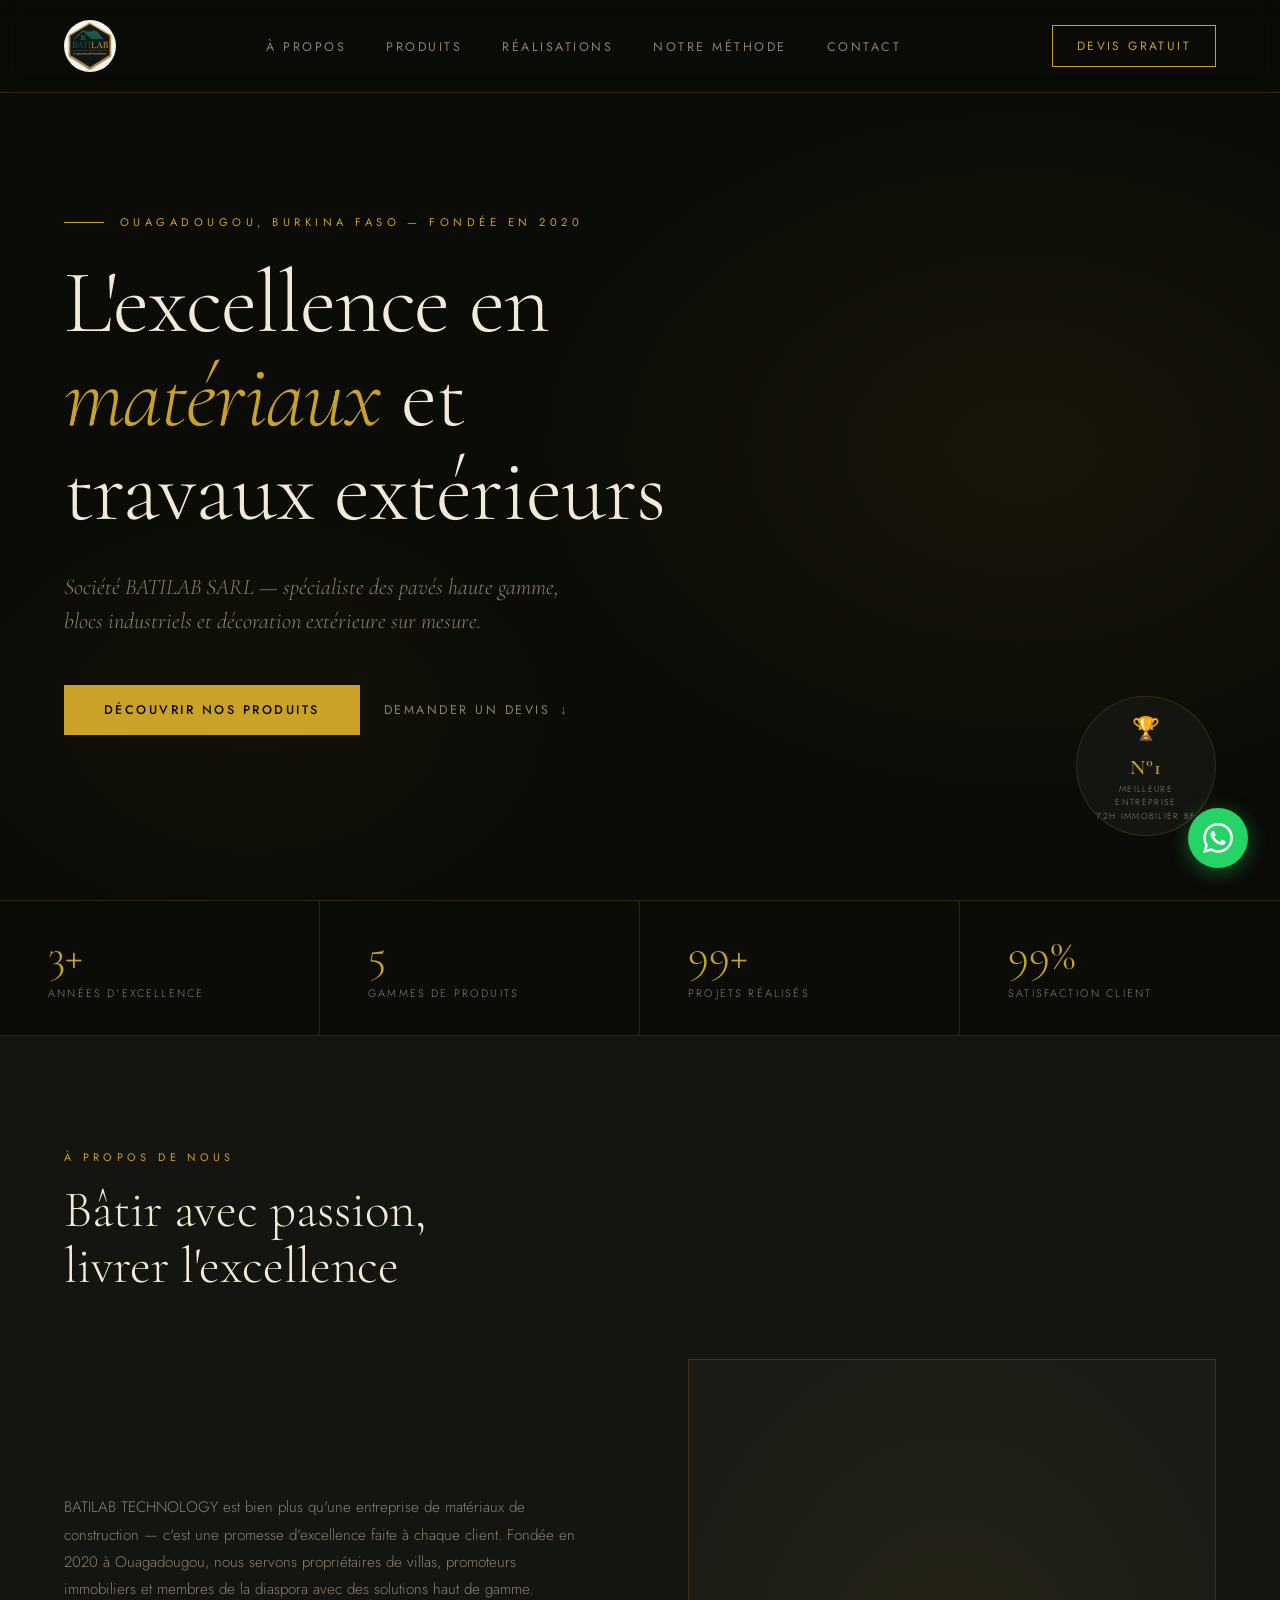
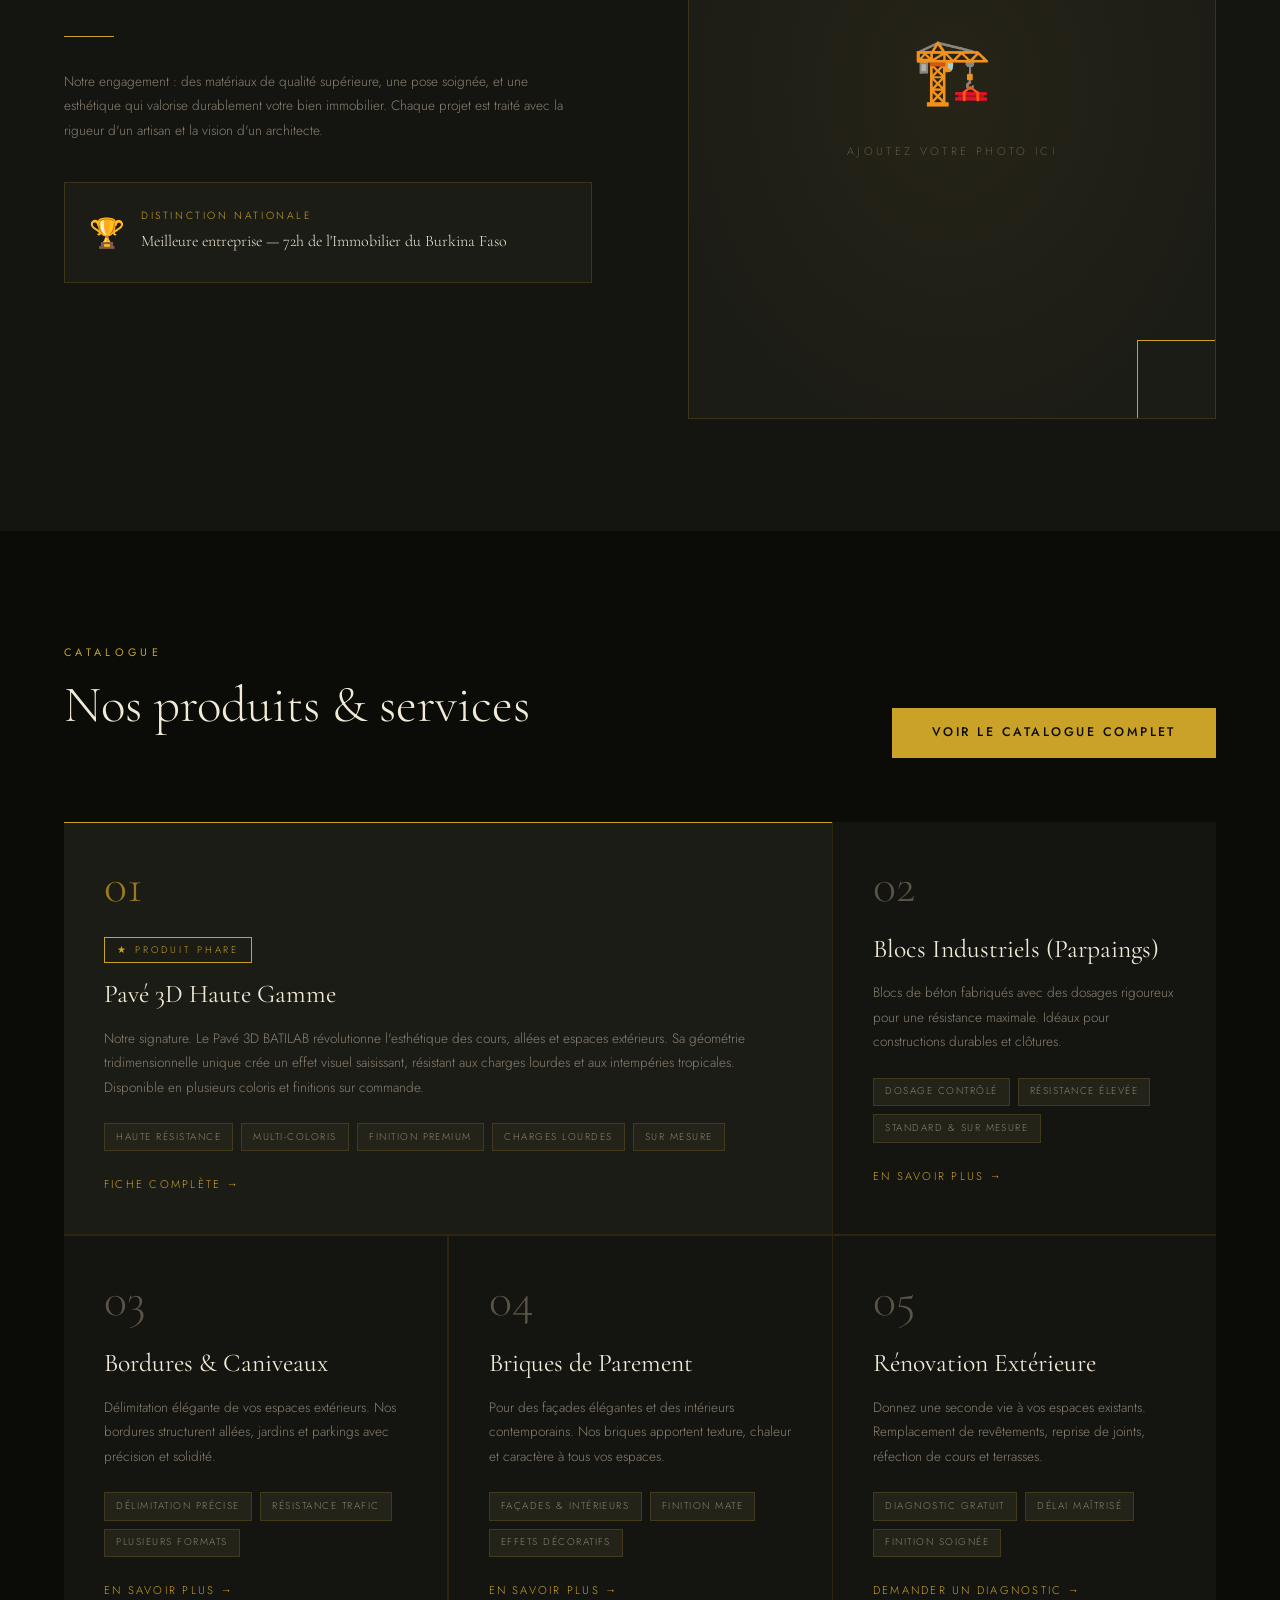
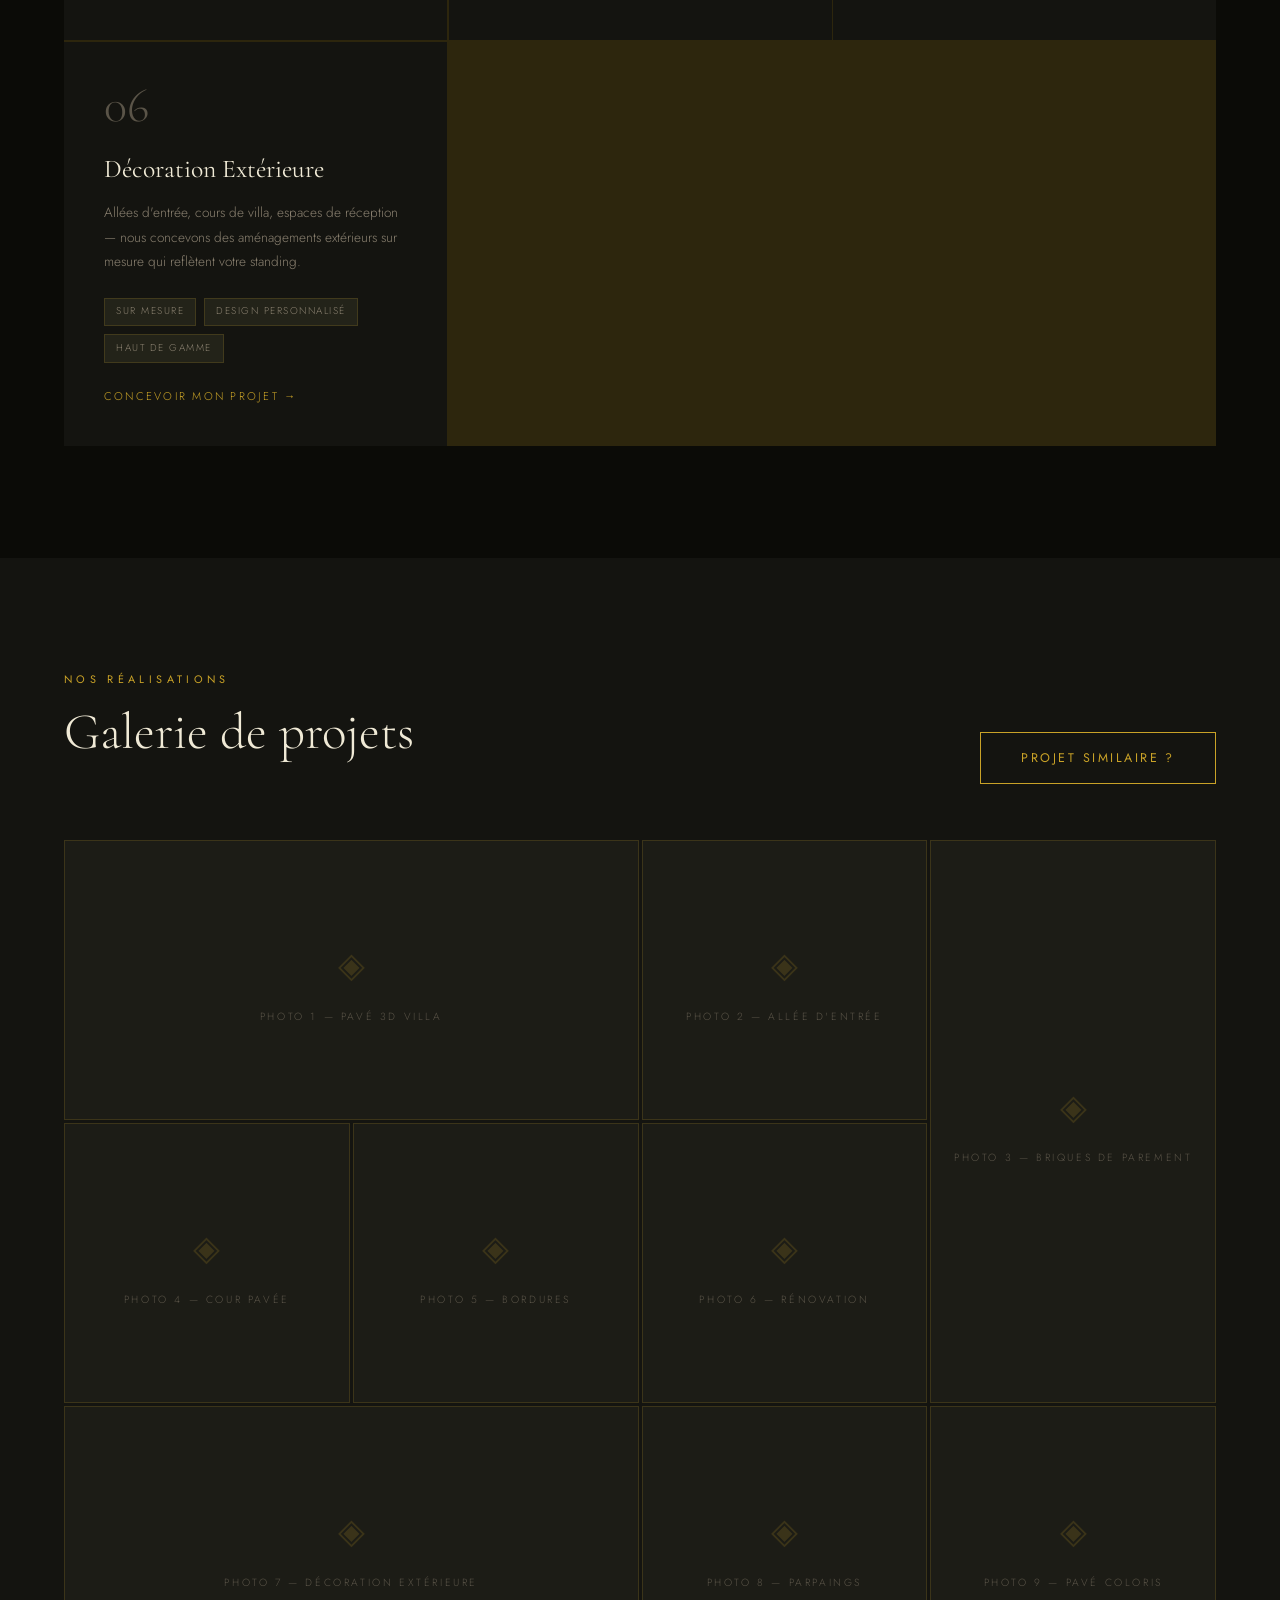
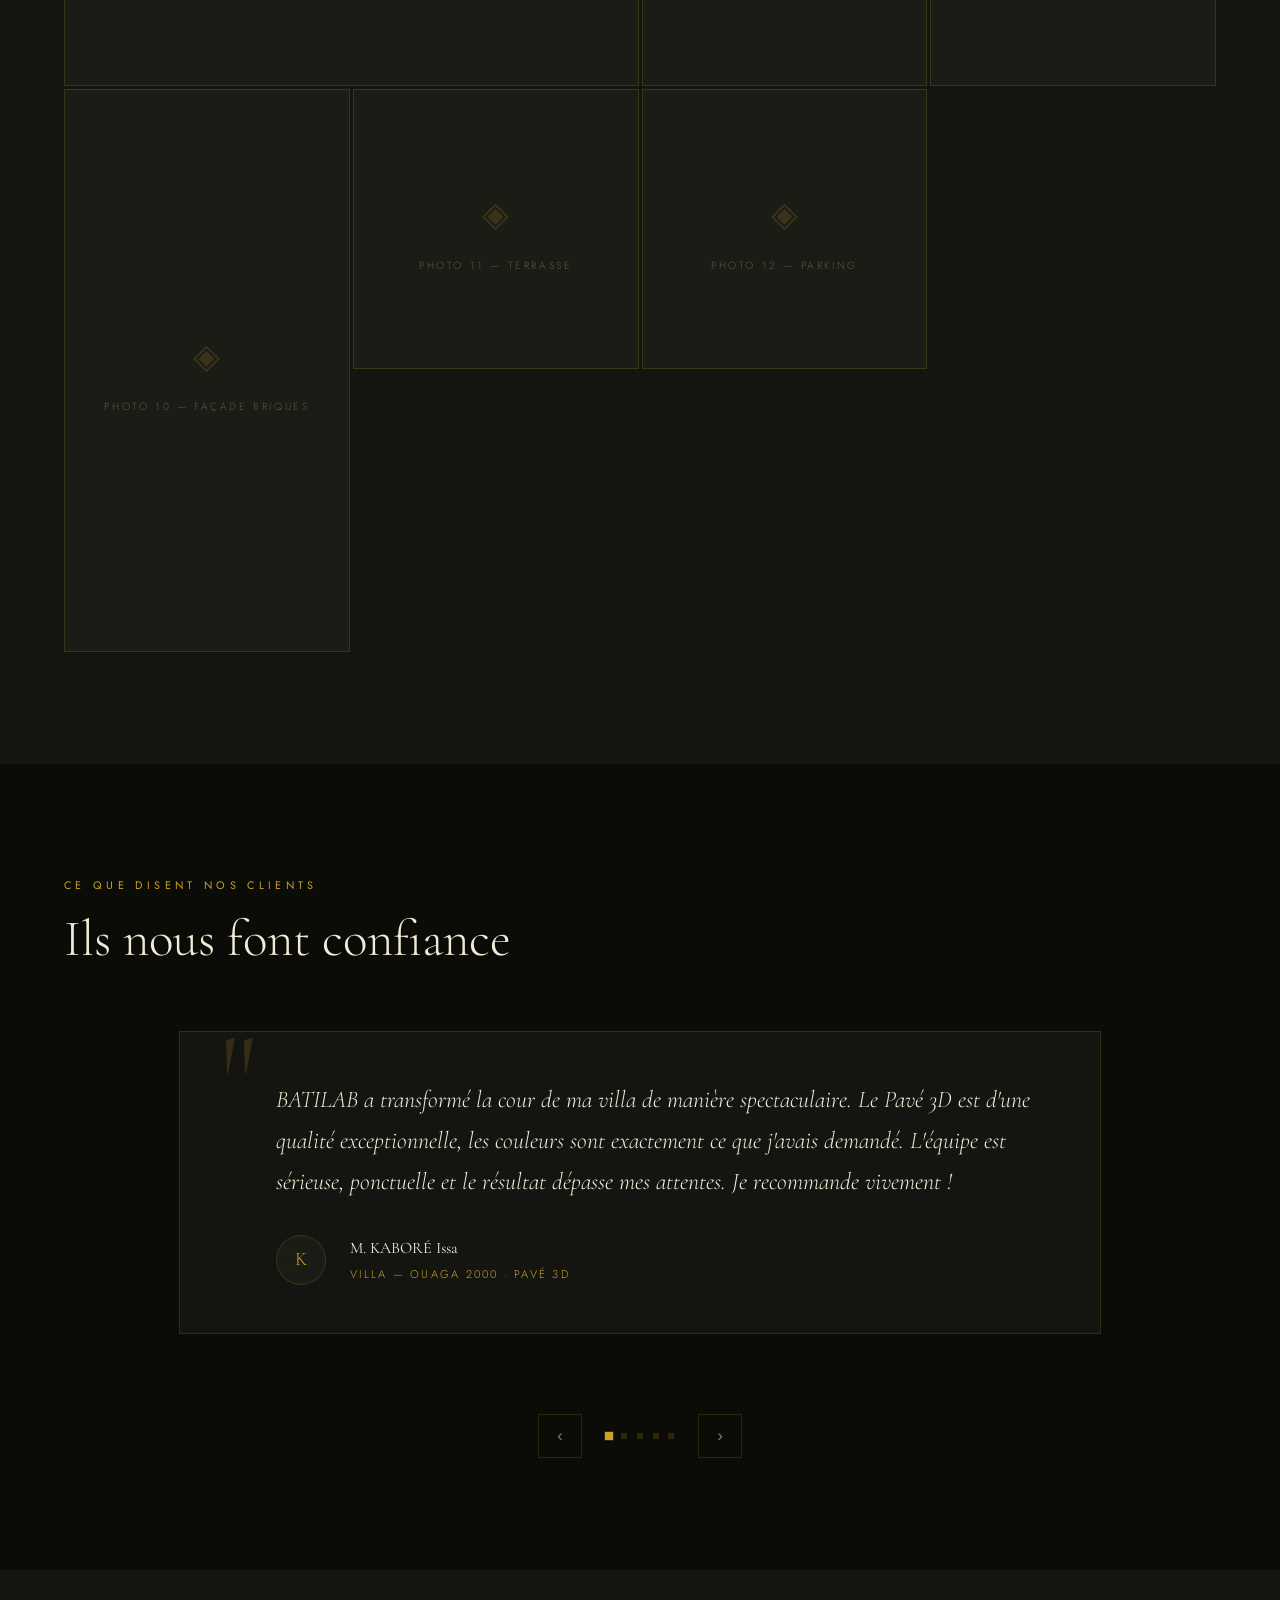
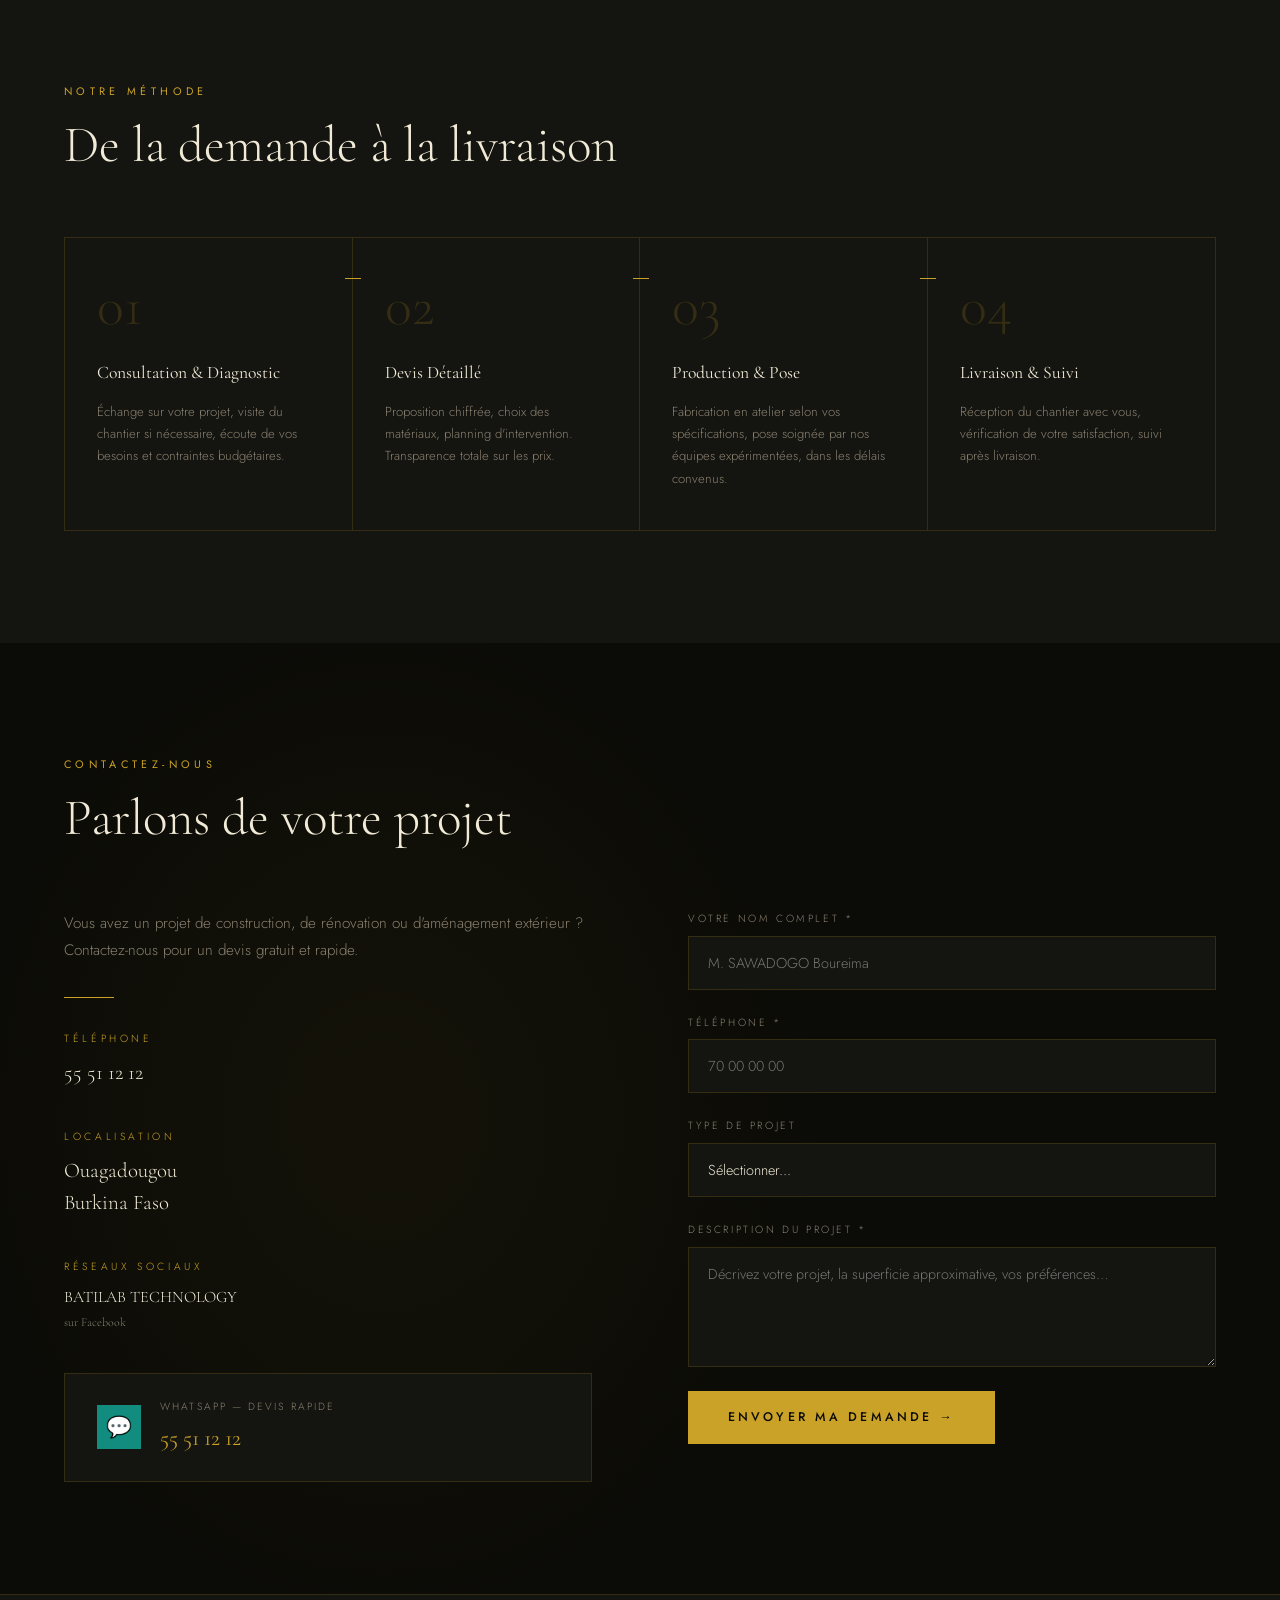
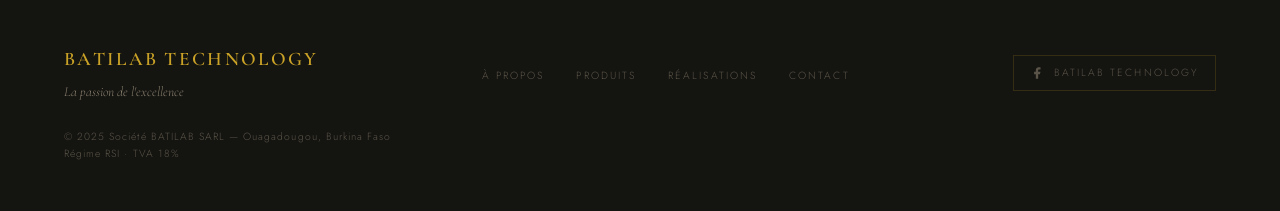
==== commit 151d0c80: "Replace SVG logo with real BATILAB logo JPEG" ====
--- a/index.html
+++ b/index.html
@@ -80,7 +80,7 @@
 <!-- ═══════════════════════════════ NAVIGATION ══════════════════════════════ -->
 <nav id="main-nav">
   <a href="index.html" class="nav-logo">
-    <img src="images/logo.svg" alt="BATILAB TECHNOLOGY" height="42" style="display:block;">
+    <img src="images/logo-batilab.jpg" alt="BATILAB TECHNOLOGY" height="52" style="display:block; border-radius:50%;">
   </a>
 
   <ul class="nav-links">
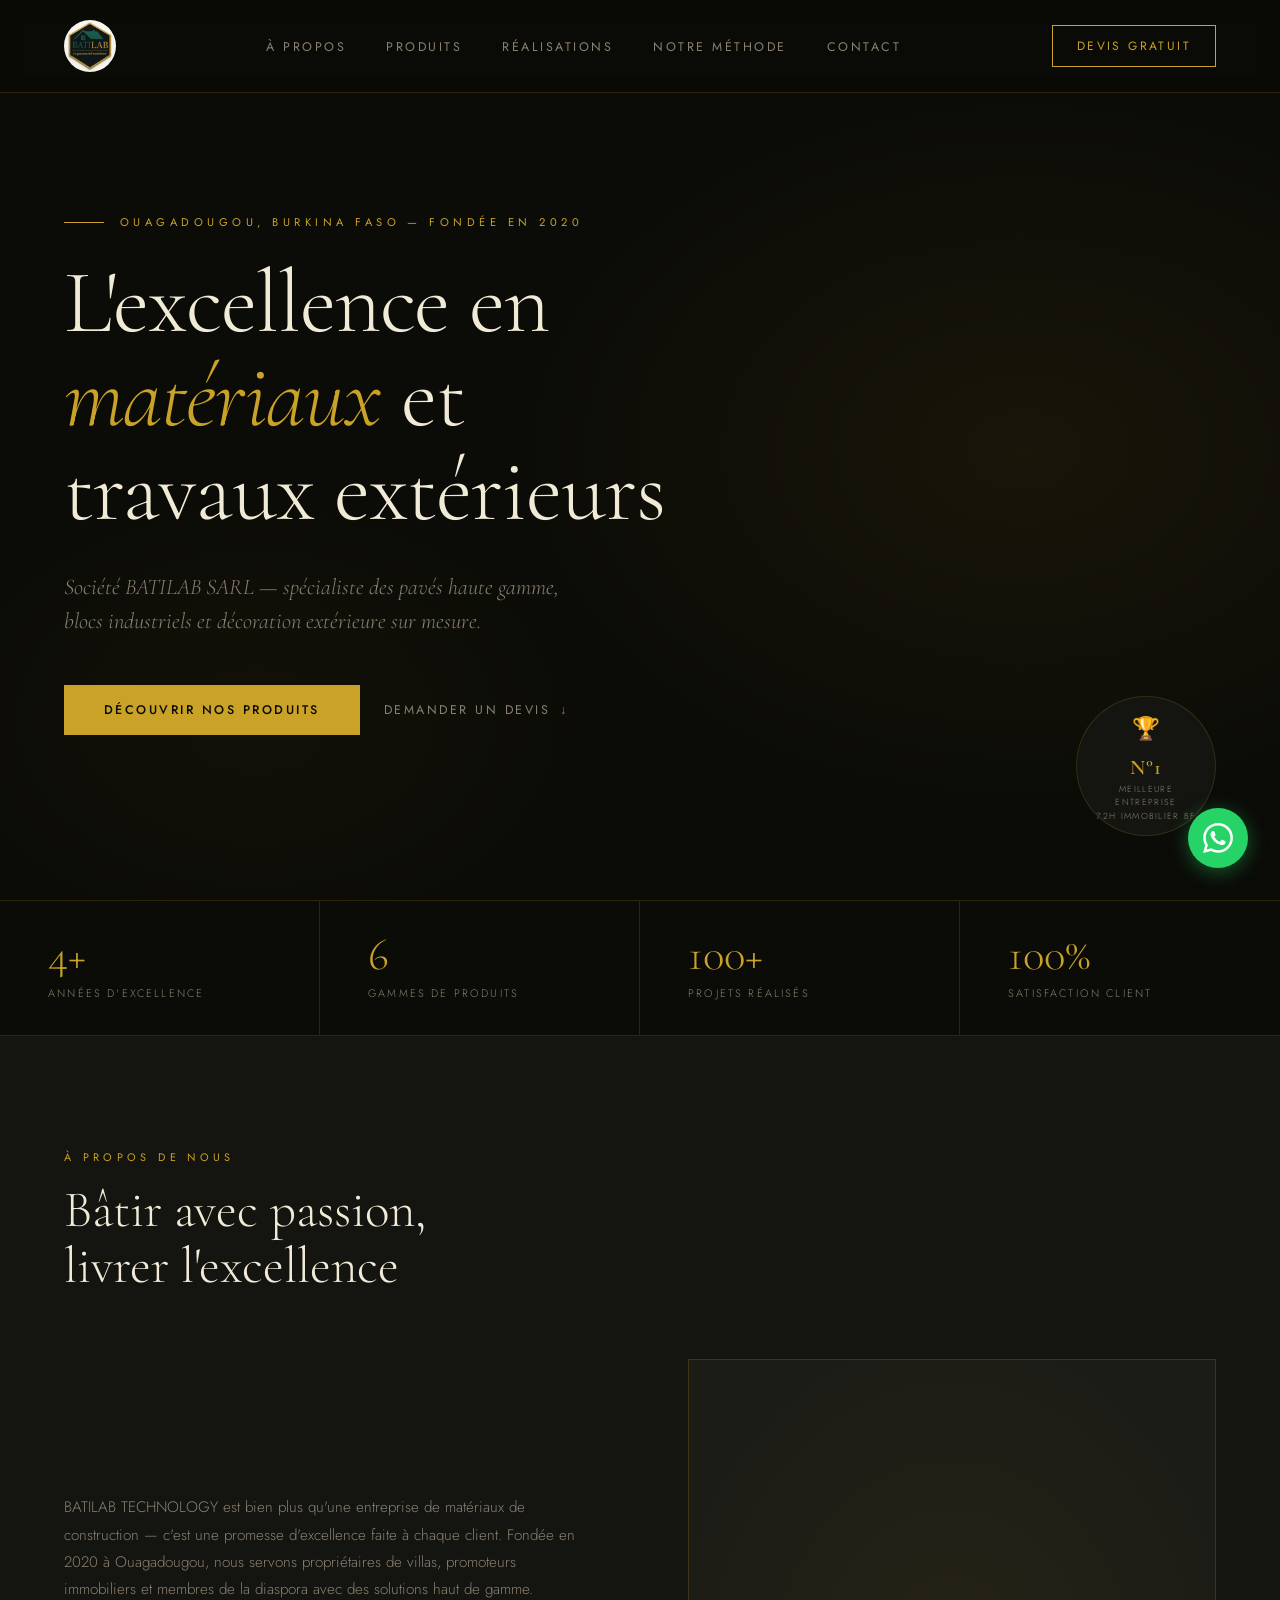
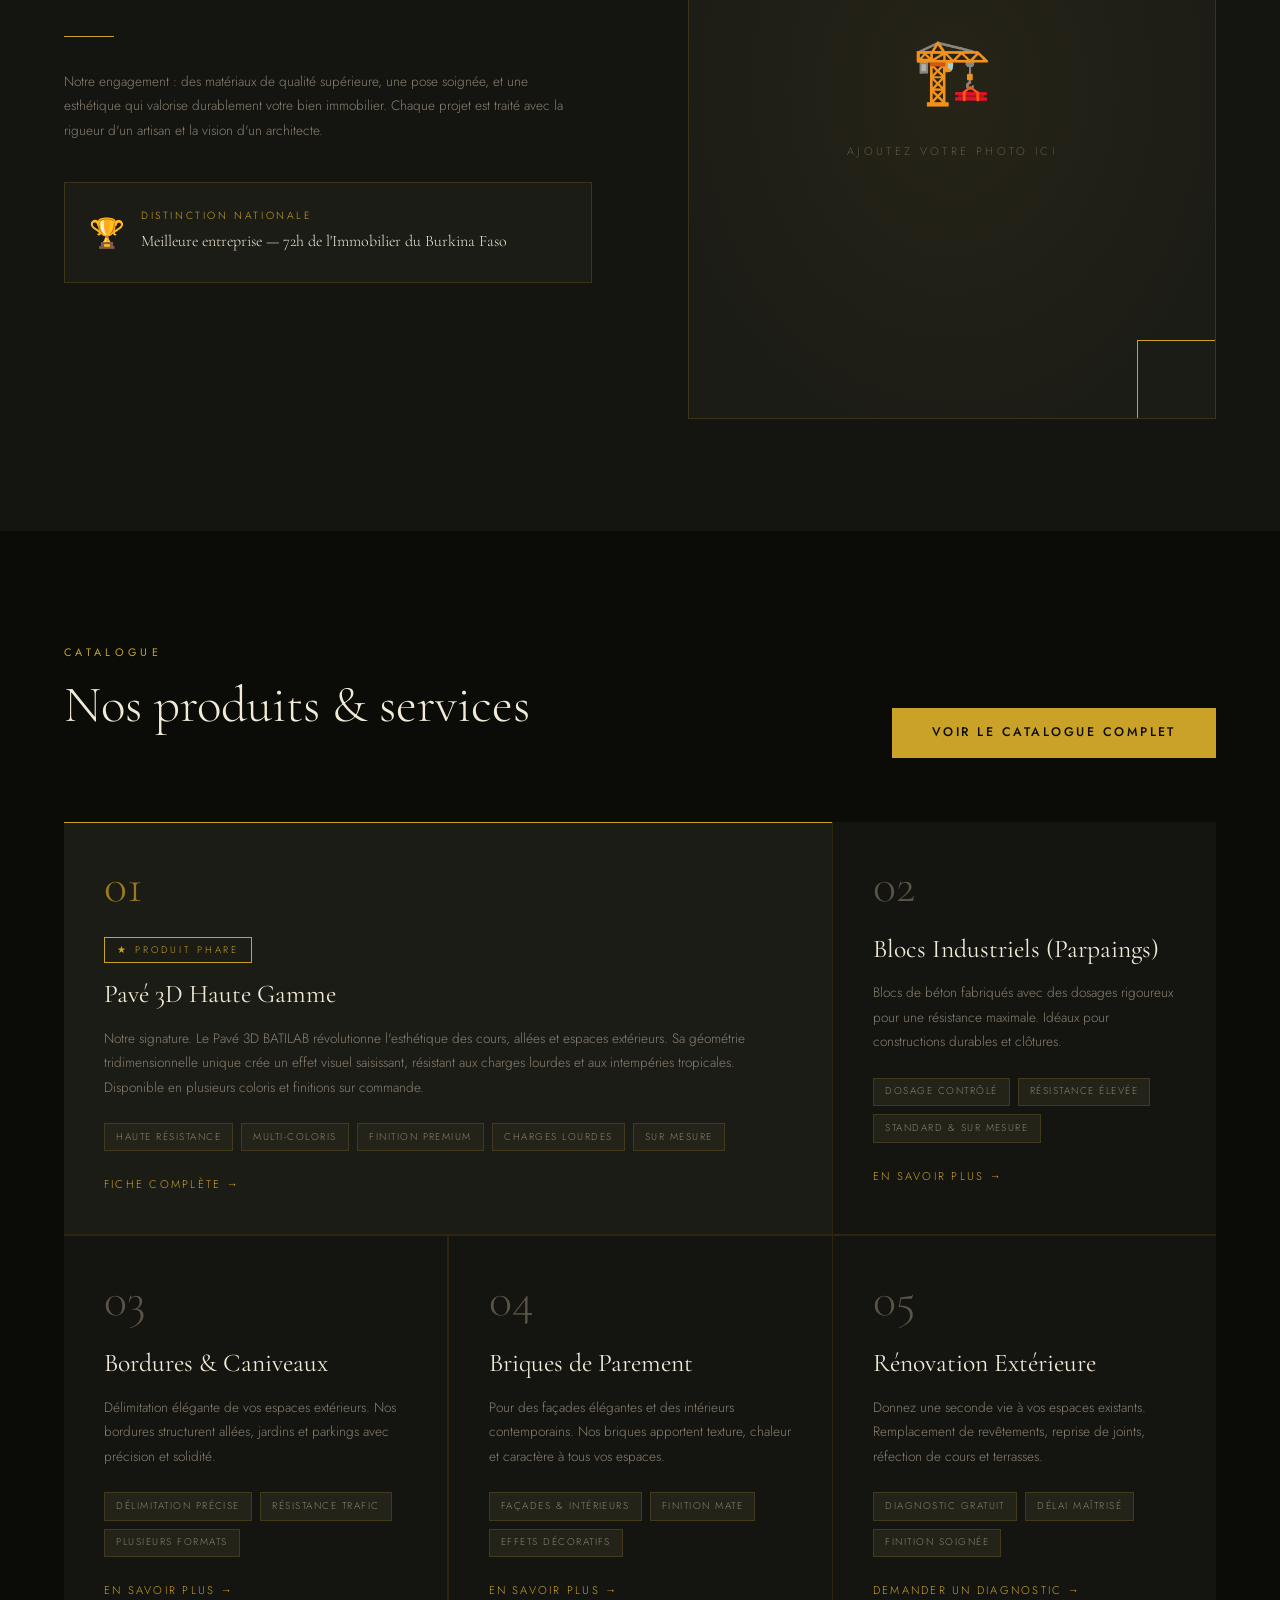
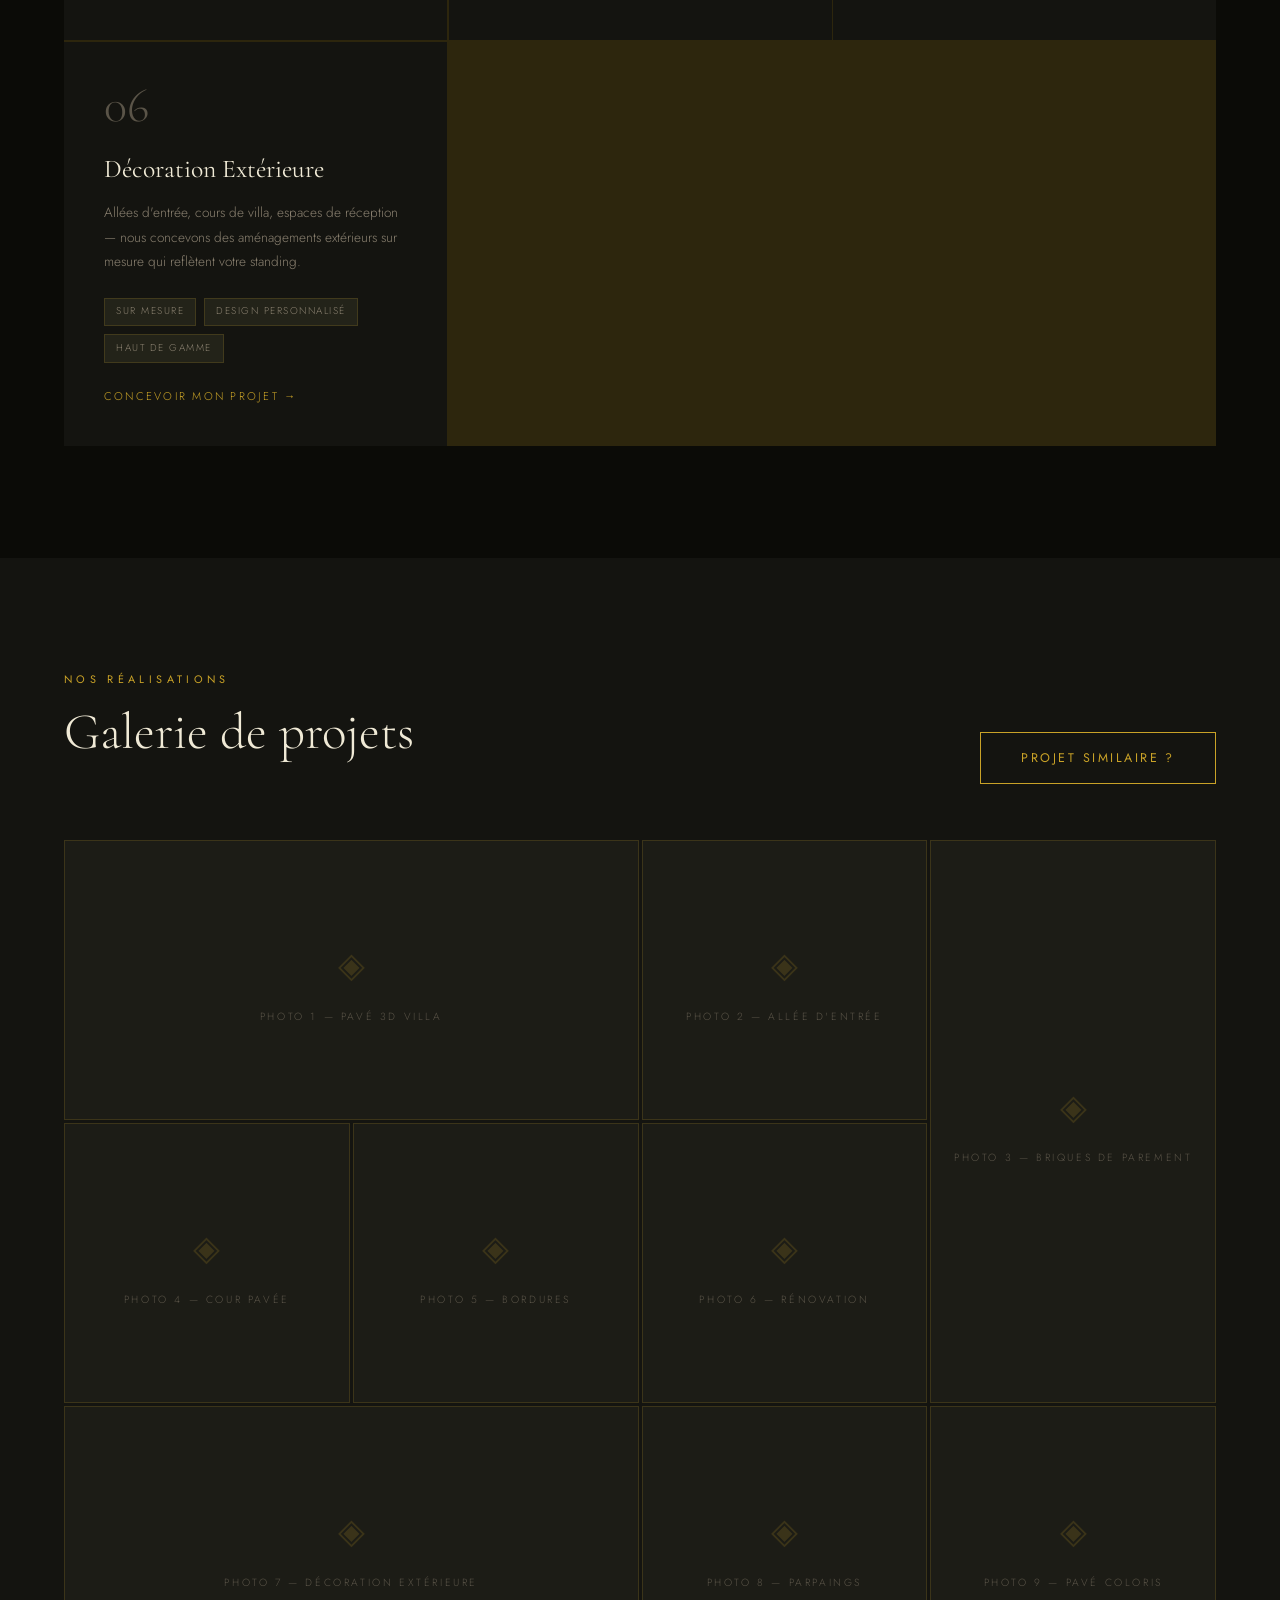
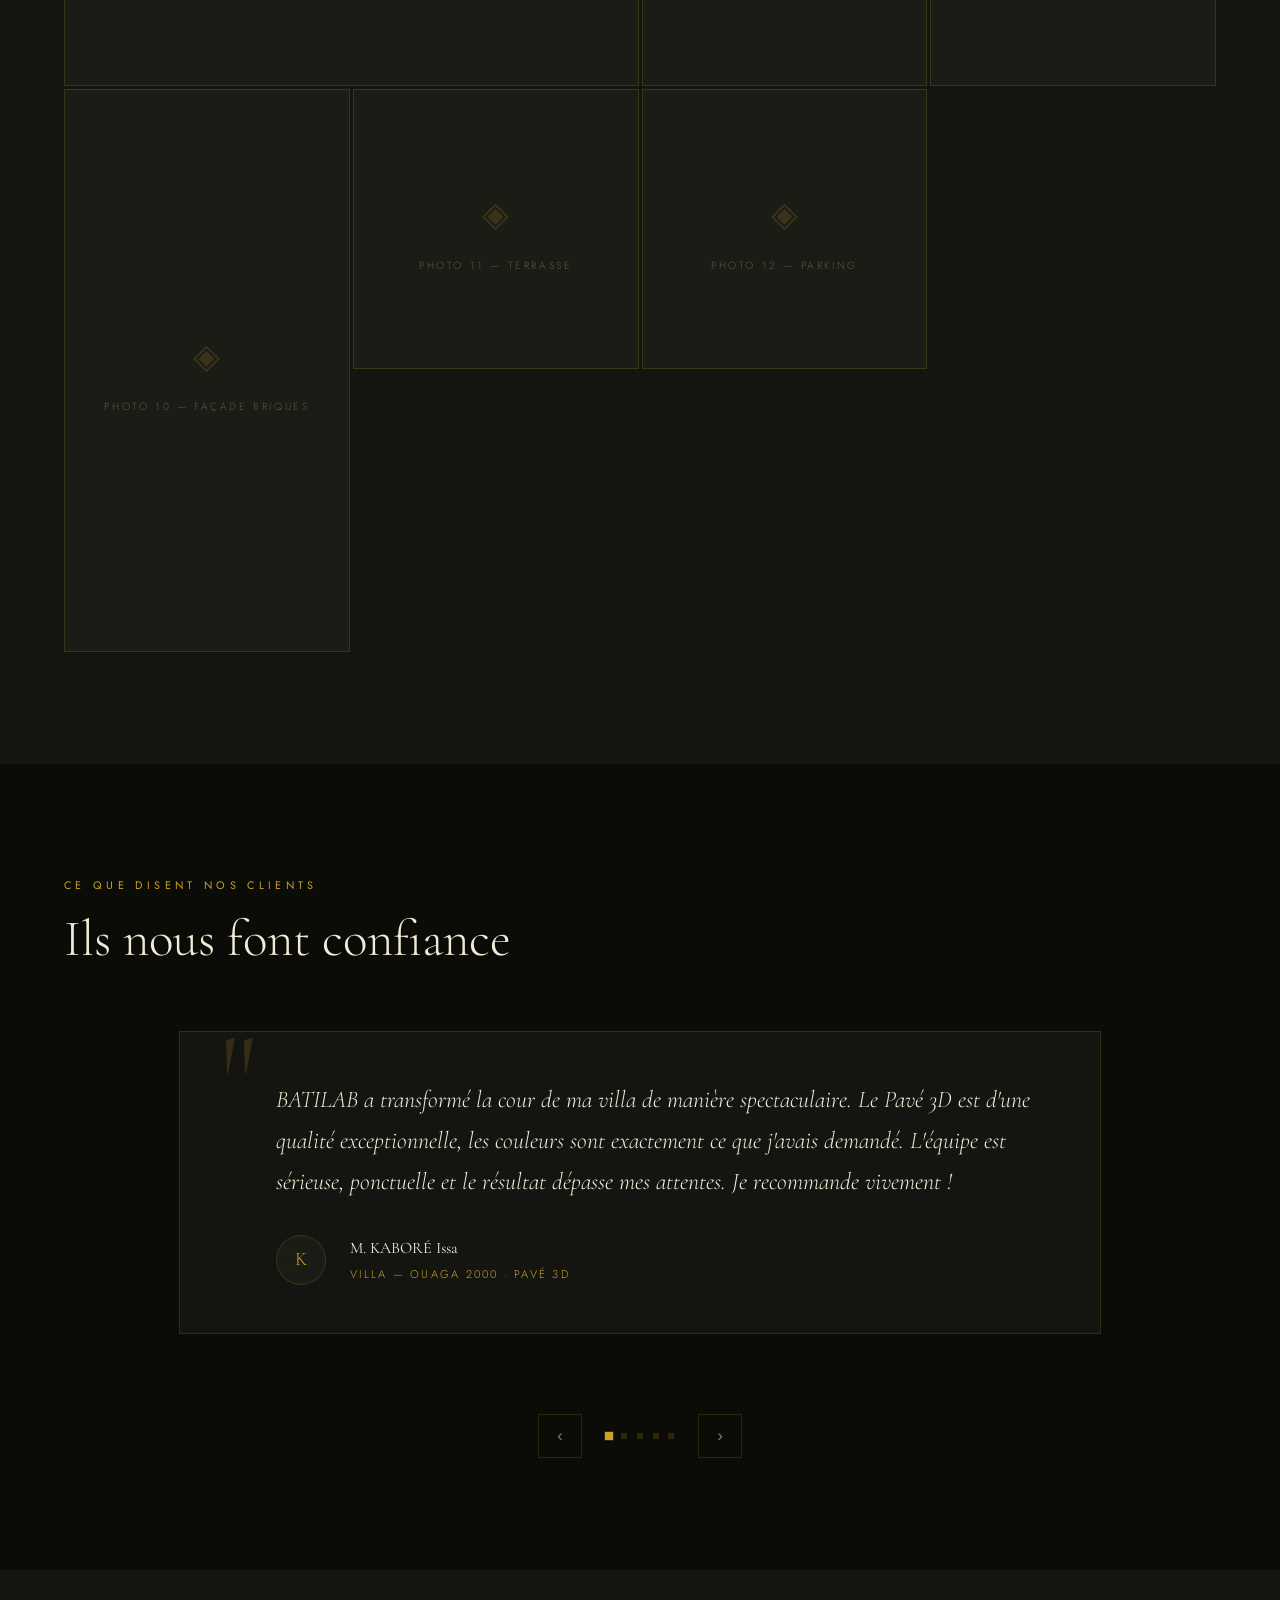
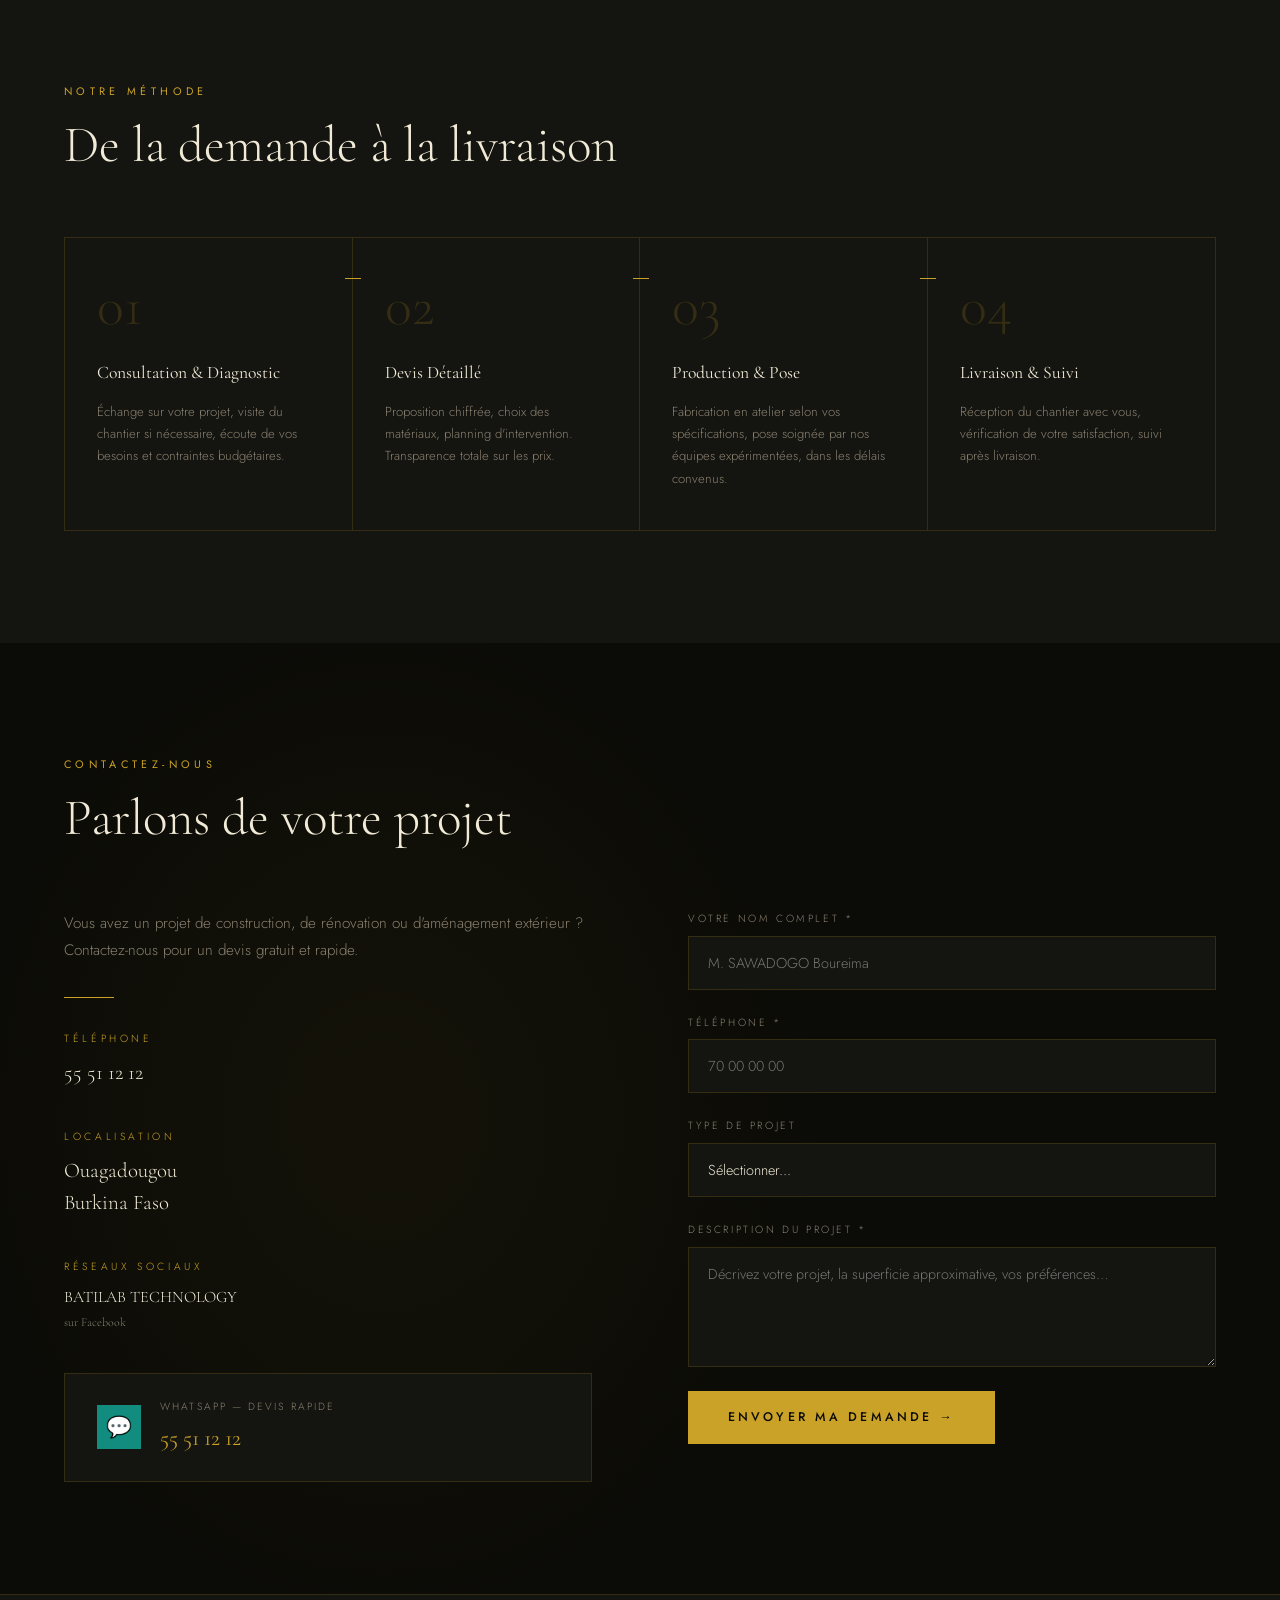
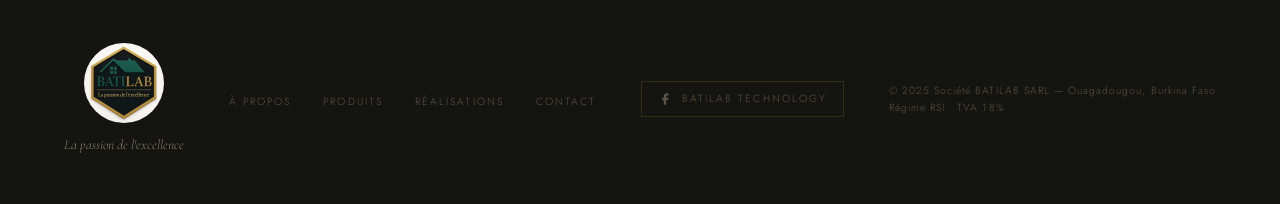
==== commit 9525b928: "Add logo to footer" ====
--- a/index.html
+++ b/index.html
@@ -686,7 +686,7 @@
 <!-- ═══════════════════════════════ FOOTER ══════════════════════════════════ -->
 <footer>
   <div>
-    <div class="footer-logo">BATILAB Technology</div>
+    <img src="images/logo-batilab.jpg" alt="BATILAB TECHNOLOGY" style="height:80px; border-radius:50%; display:block; margin:0 auto 0.6rem;">
     <div class="footer-tagline" style="margin-top: 0.3rem;">La passion de l'excellence</div>
   </div>
   <ul class="footer-links">
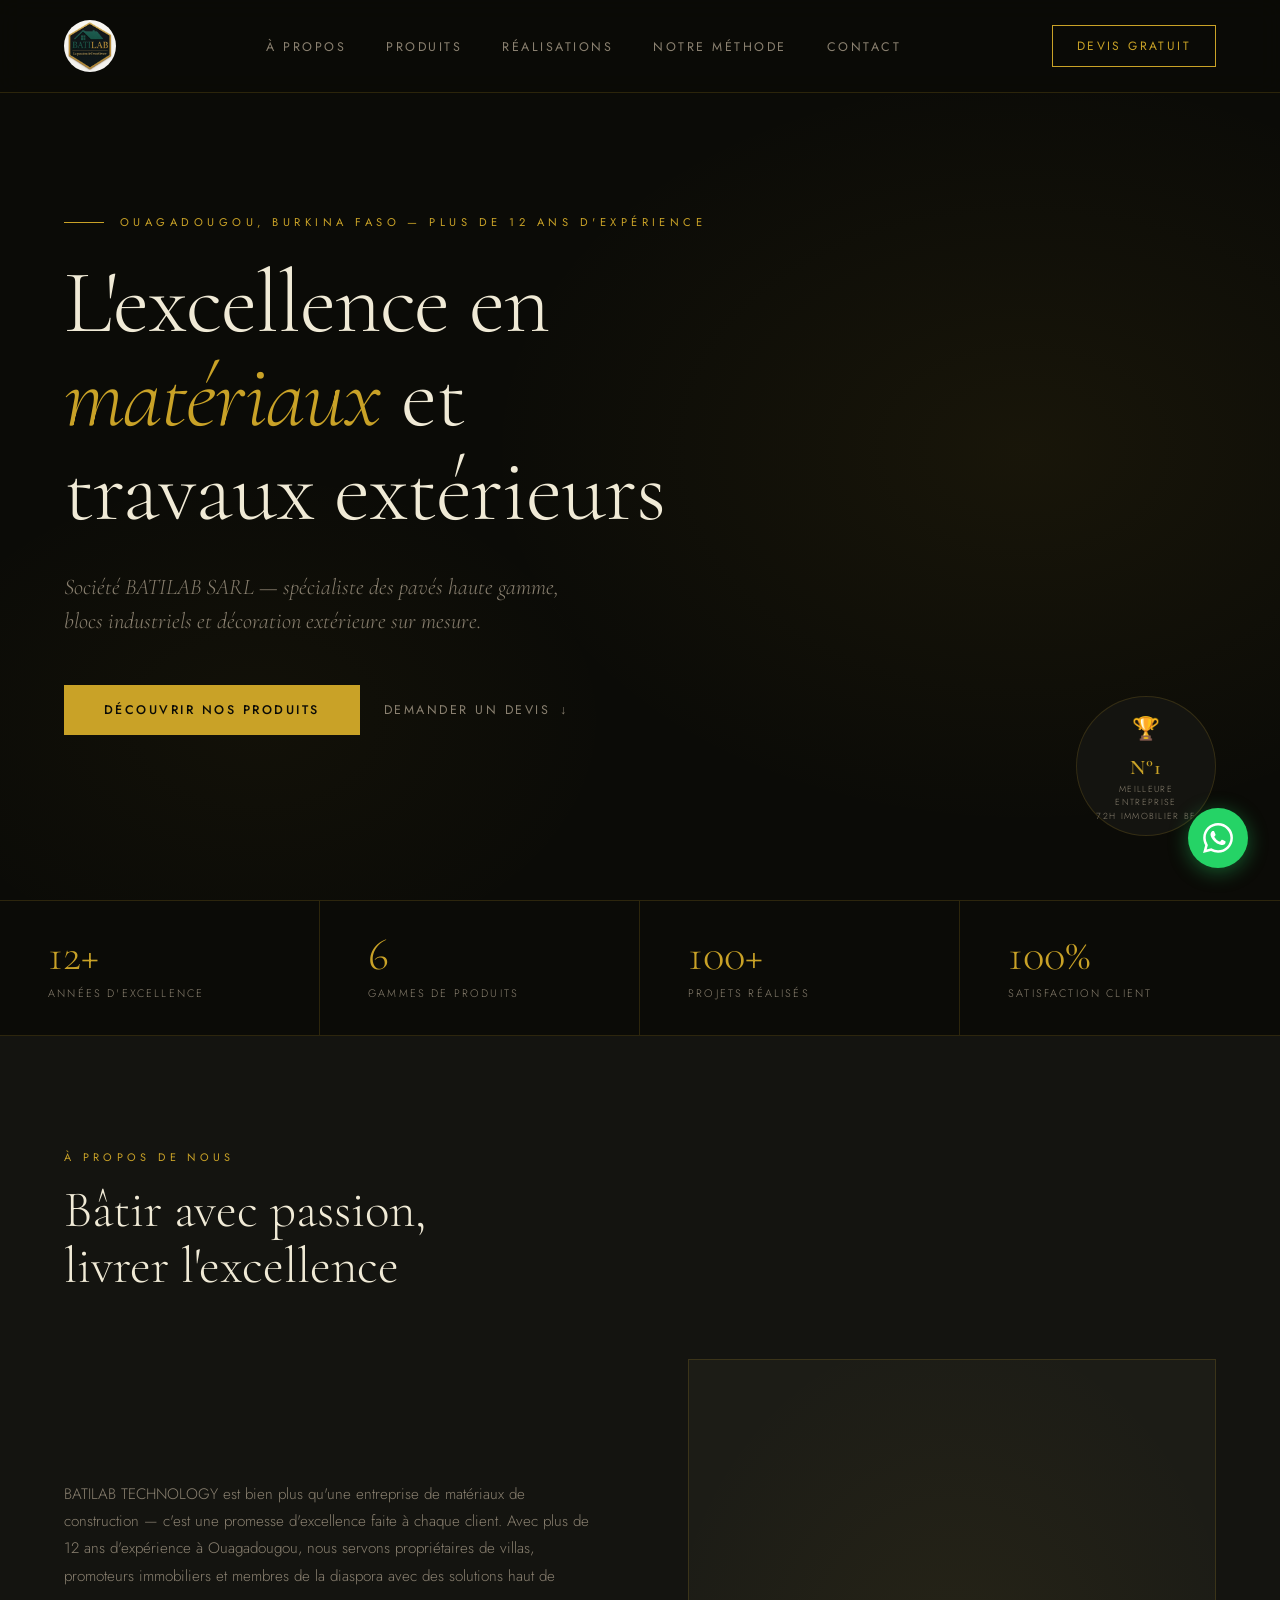
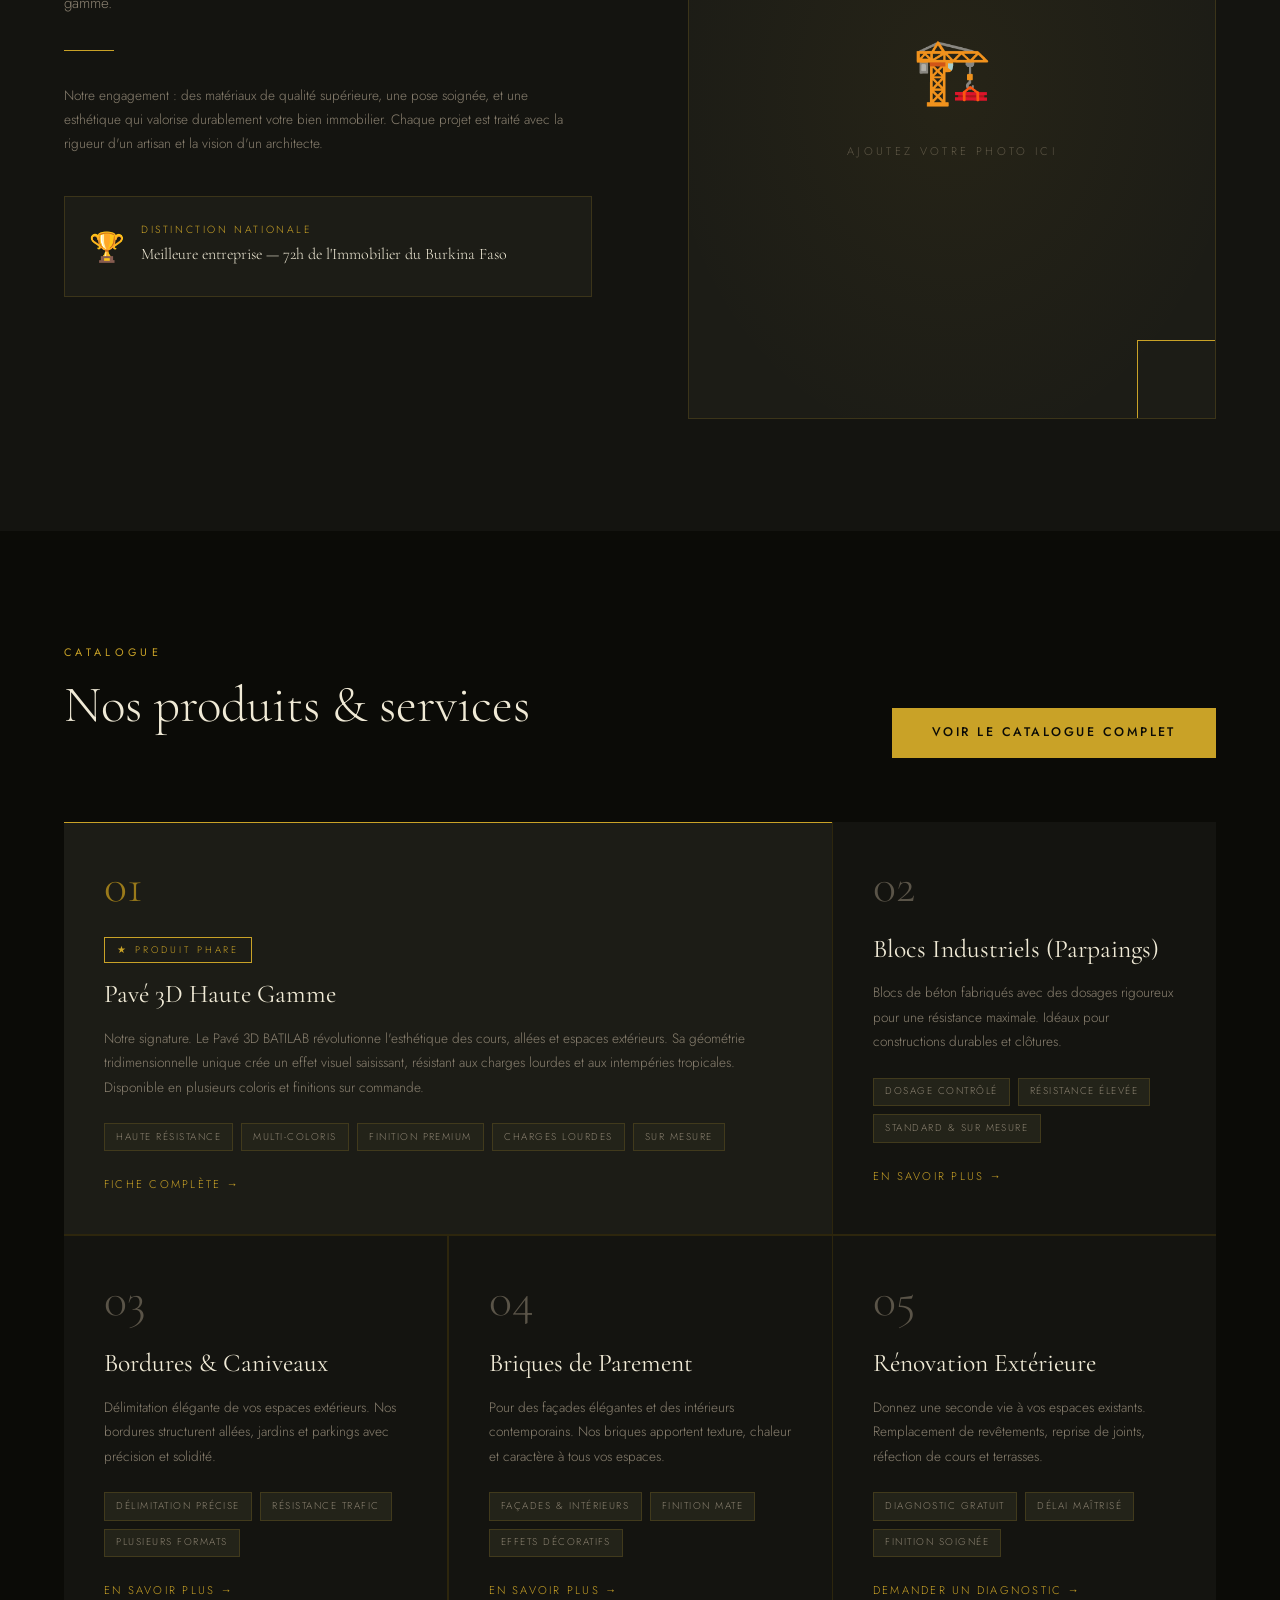
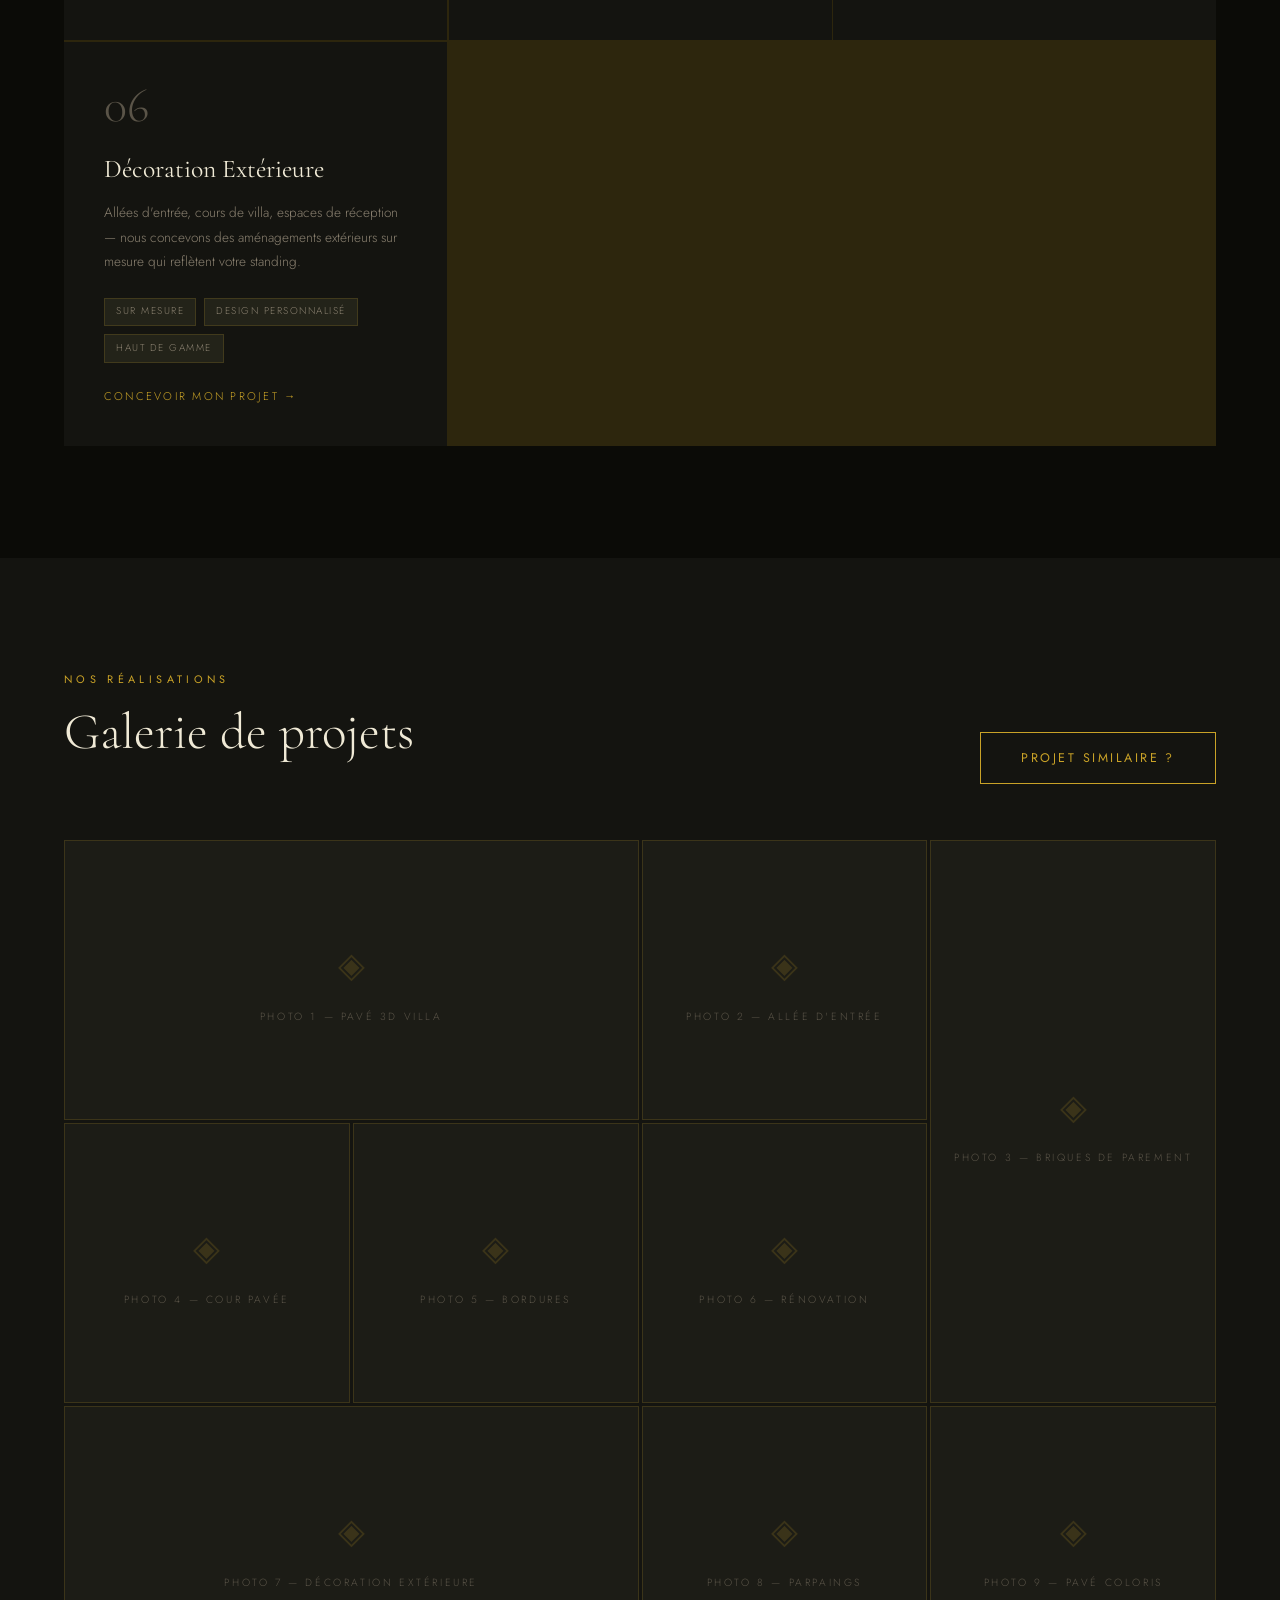
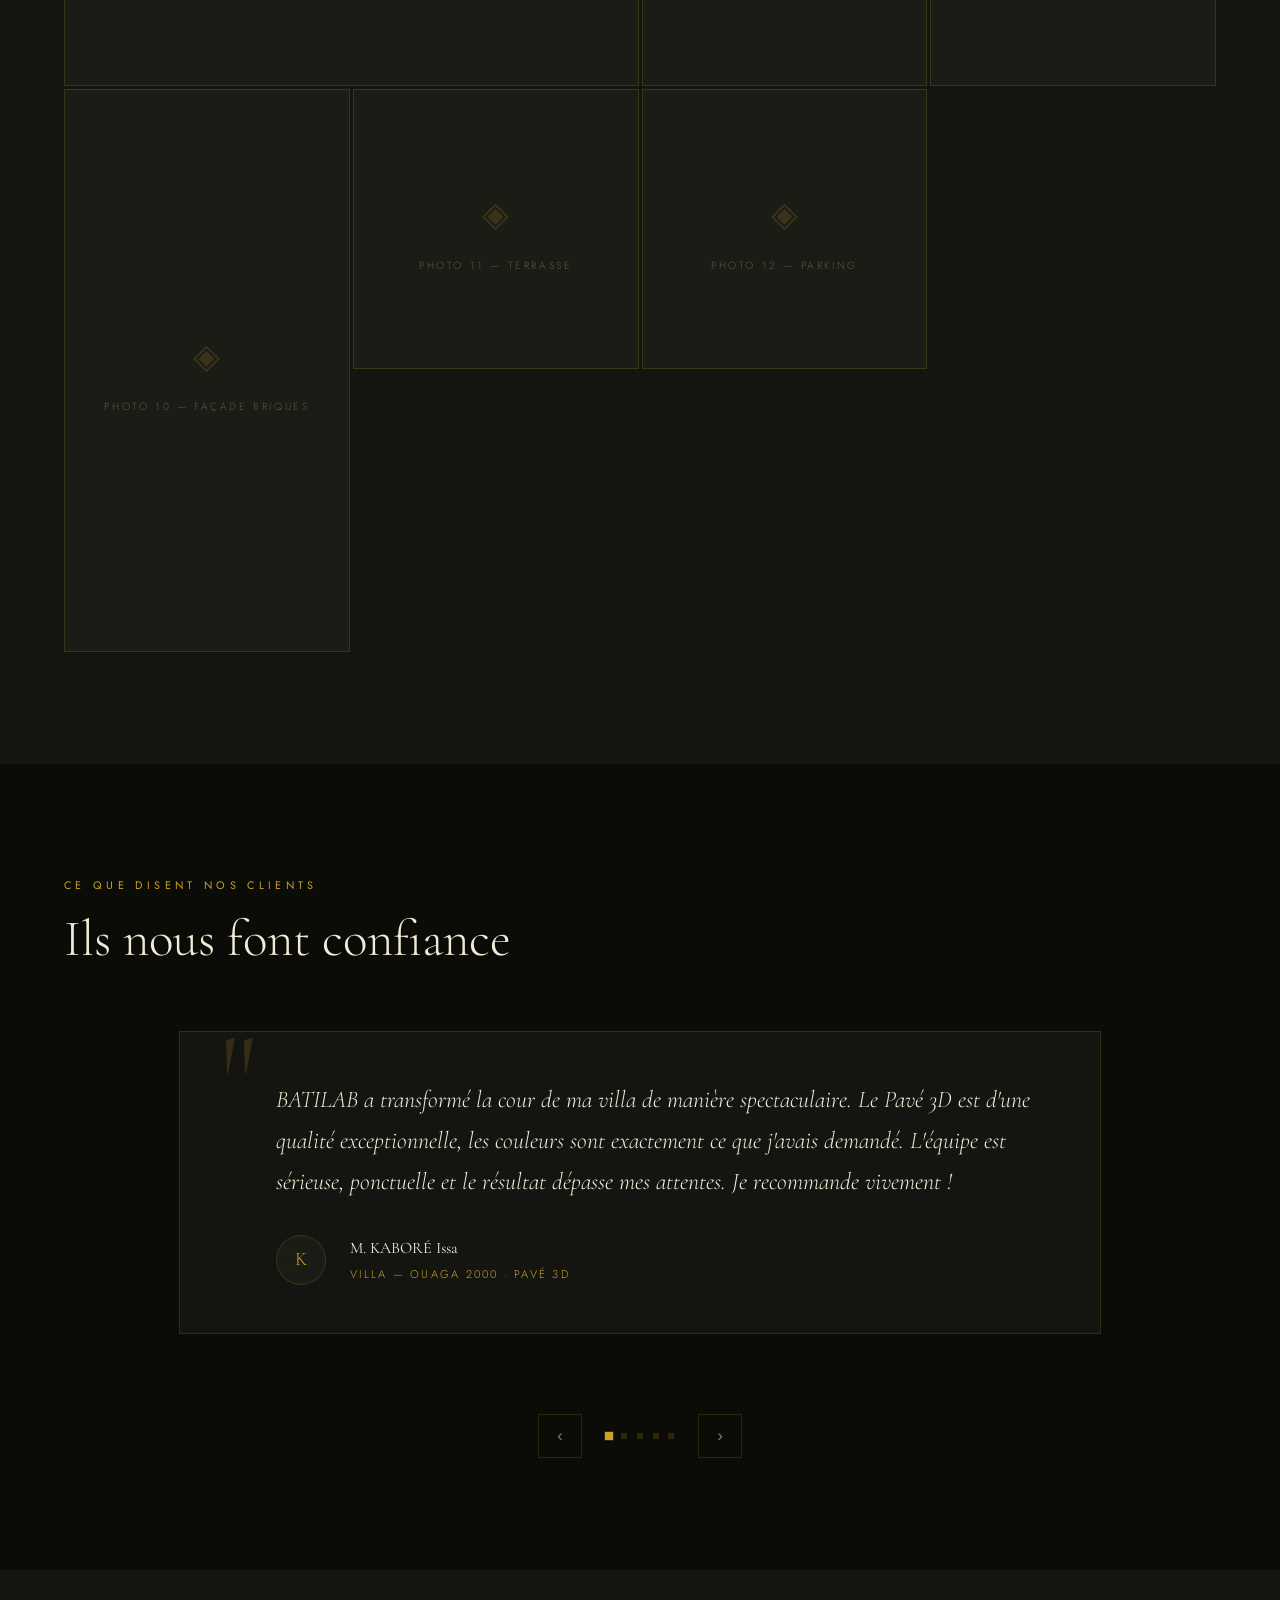
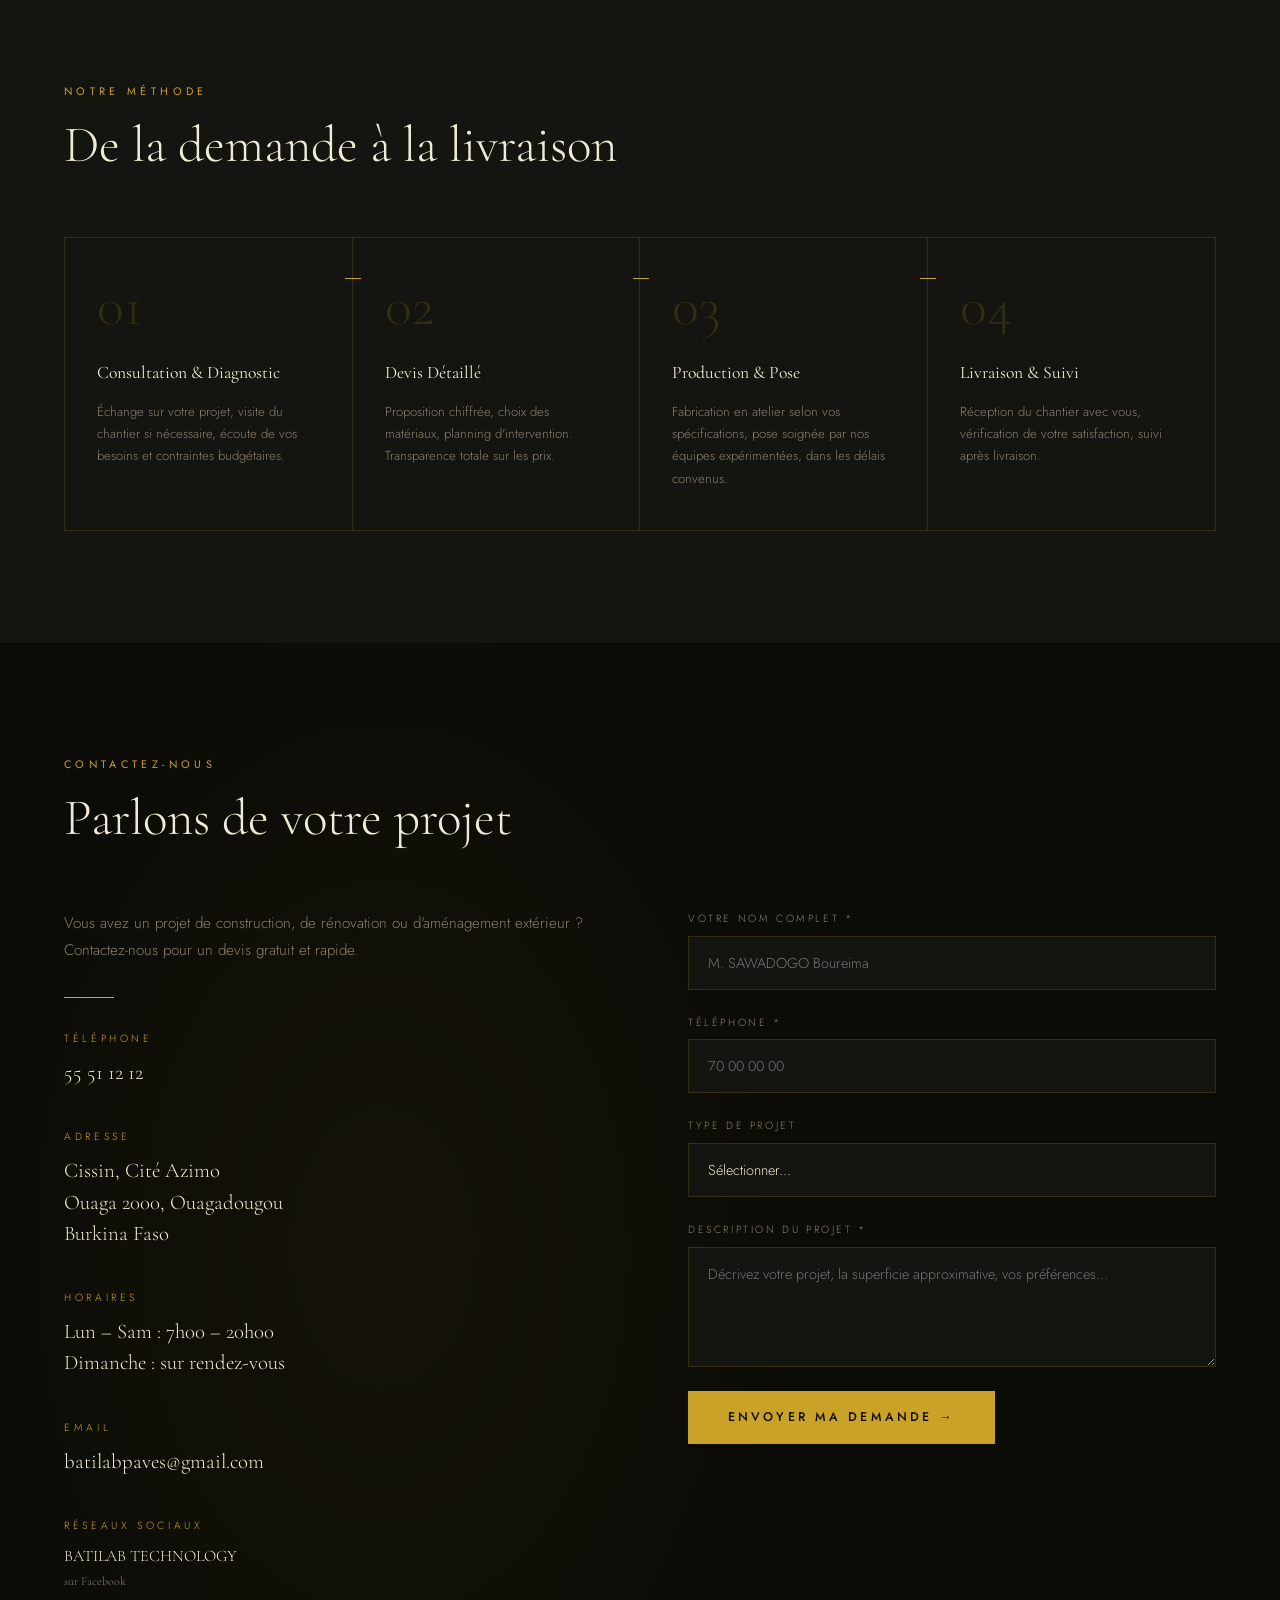
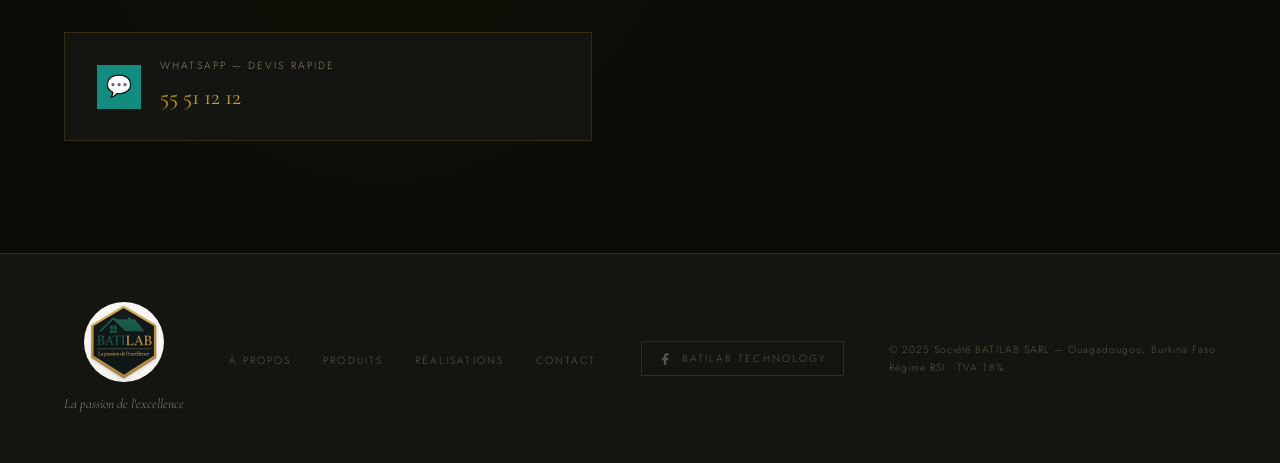
==== commit a2013ea7: "Update counters (12 ans), adresse precise, horaires, email" ====
--- a/index.html
+++ b/index.html
@@ -55,9 +55,11 @@
     "telephone": "+22655511212",
     "address": {
       "@type": "PostalAddress",
+      "streetAddress": "Cissin, Cité Azimo, Ouaga 2000",
       "addressLocality": "Ouagadougou",
       "addressCountry": "BF"
     },
+    "openingHours": ["Mo-Sa 07:00-20:00"],
     "geo": {
       "@type": "GeoCoordinates",
       "latitude": "12.3647",
@@ -116,7 +118,7 @@
 
 <!-- ═════════════════════════════════ HERO ══════════════════════════════════ -->
 <section class="hero" id="accueil">
-  <div class="hero-eyebrow">Ouagadougou, Burkina Faso — Fondée en 2020</div>
+  <div class="hero-eyebrow">Ouagadougou, Burkina Faso — Plus de 12 ans d'expérience</div>
   <h1>L'excellence en<br><em>matériaux</em> et<br>travaux extérieurs</h1>
   <p class="hero-tagline">
     Société BATILAB SARL — spécialiste des pavés haute gamme,<br>
@@ -138,7 +140,7 @@
 <!-- ═══════════════════════════ COMPTEURS ANIMÉS ════════════════════════════ -->
 <div class="stats-bar" id="stats">
   <div class="stat reveal">
-    <div class="stat-num" data-target="4" data-suffix="+">0+</div>
+    <div class="stat-num" data-target="12" data-suffix="+">0+</div>
     <div class="stat-label">Années d'excellence</div>
   </div>
   <div class="stat reveal">
@@ -162,7 +164,7 @@
   <div class="about-grid">
     <div class="reveal">
       <p class="section-sub">
-        BATILAB TECHNOLOGY est bien plus qu'une entreprise de matériaux de construction — c'est une promesse d'excellence faite à chaque client. Fondée en 2020 à Ouagadougou, nous servons propriétaires de villas, promoteurs immobiliers et membres de la diaspora avec des solutions haut de gamme.
+        BATILAB TECHNOLOGY est bien plus qu'une entreprise de matériaux de construction — c'est une promesse d'excellence faite à chaque client. Avec plus de 12 ans d'expérience à Ouagadougou, nous servons propriétaires de villas, promoteurs immobiliers et membres de la diaspora avec des solutions haut de gamme.
       </p>
       <div class="gold-line"></div>
       <p style="font-size: 0.85rem; color: var(--text-muted); line-height: 1.8; max-width: 500px;">
@@ -626,8 +628,16 @@
         <div class="contact-info-value">55 51 12 12</div>
       </div>
       <div class="contact-info-block">
-        <div class="contact-info-label">Localisation</div>
-        <div class="contact-info-value">Ouagadougou<br>Burkina Faso</div>
+        <div class="contact-info-label">Adresse</div>
+        <div class="contact-info-value">Cissin, Cité Azimo<br>Ouaga 2000, Ouagadougou<br>Burkina Faso</div>
+      </div>
+      <div class="contact-info-block">
+        <div class="contact-info-label">Horaires</div>
+        <div class="contact-info-value">Lun – Sam : 7h00 – 20h00<br>Dimanche : sur rendez-vous</div>
+      </div>
+      <div class="contact-info-block">
+        <div class="contact-info-label">Email</div>
+        <div class="contact-info-value">batilabpaves@gmail.com</div>
       </div>
       <div class="contact-info-block">
         <div class="contact-info-label">Réseaux sociaux</div>
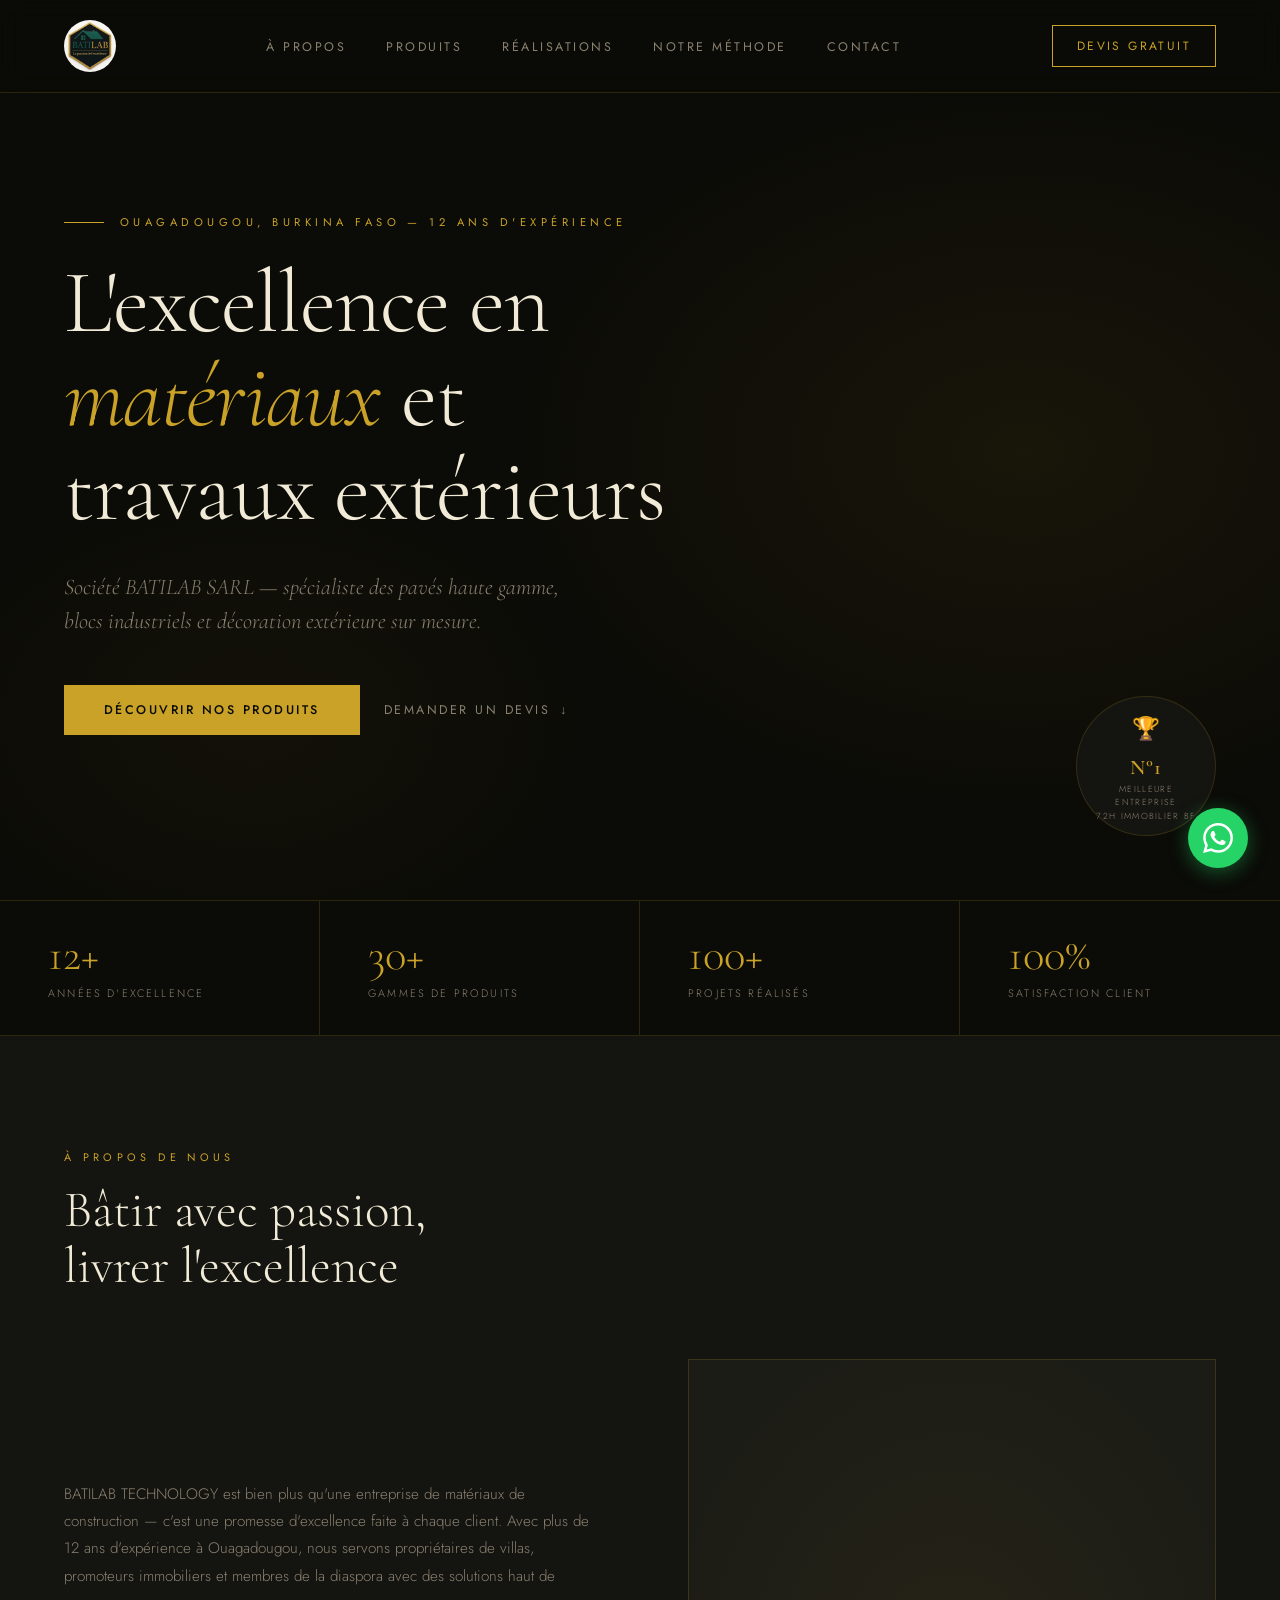
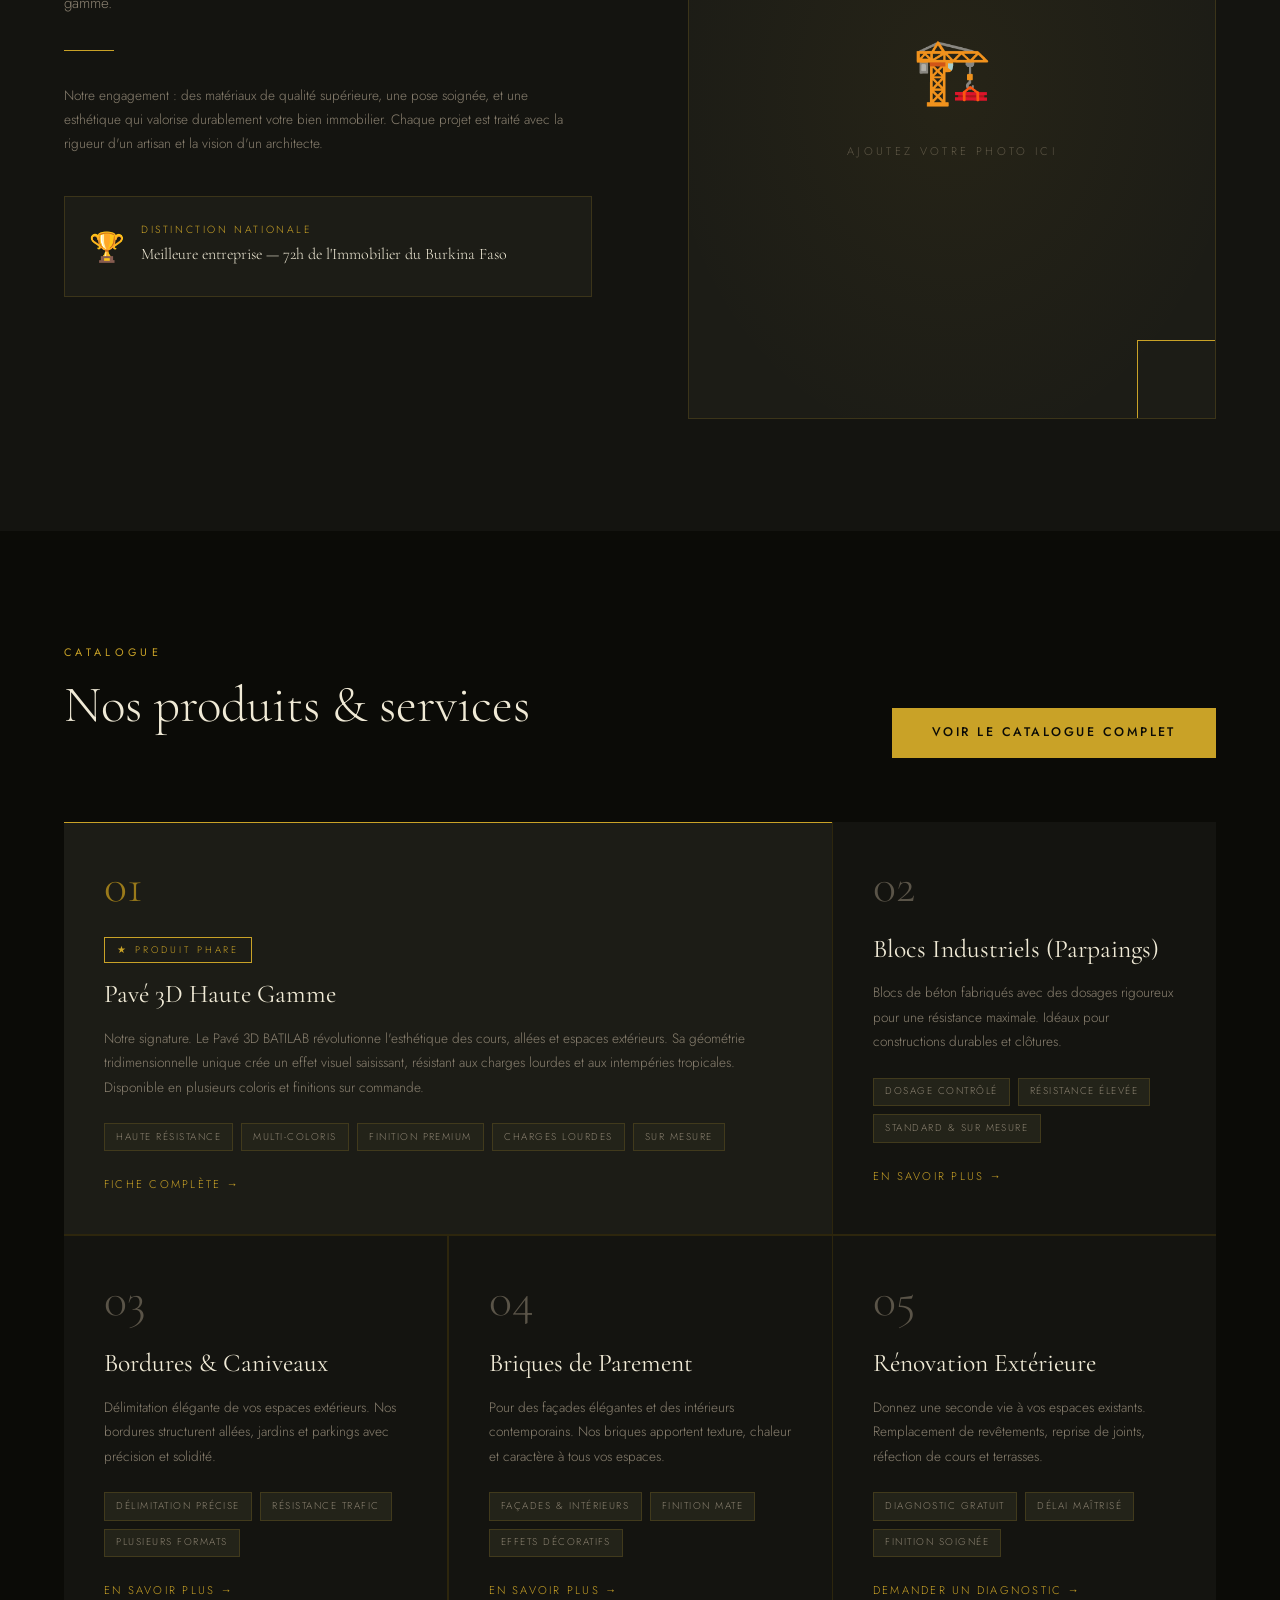
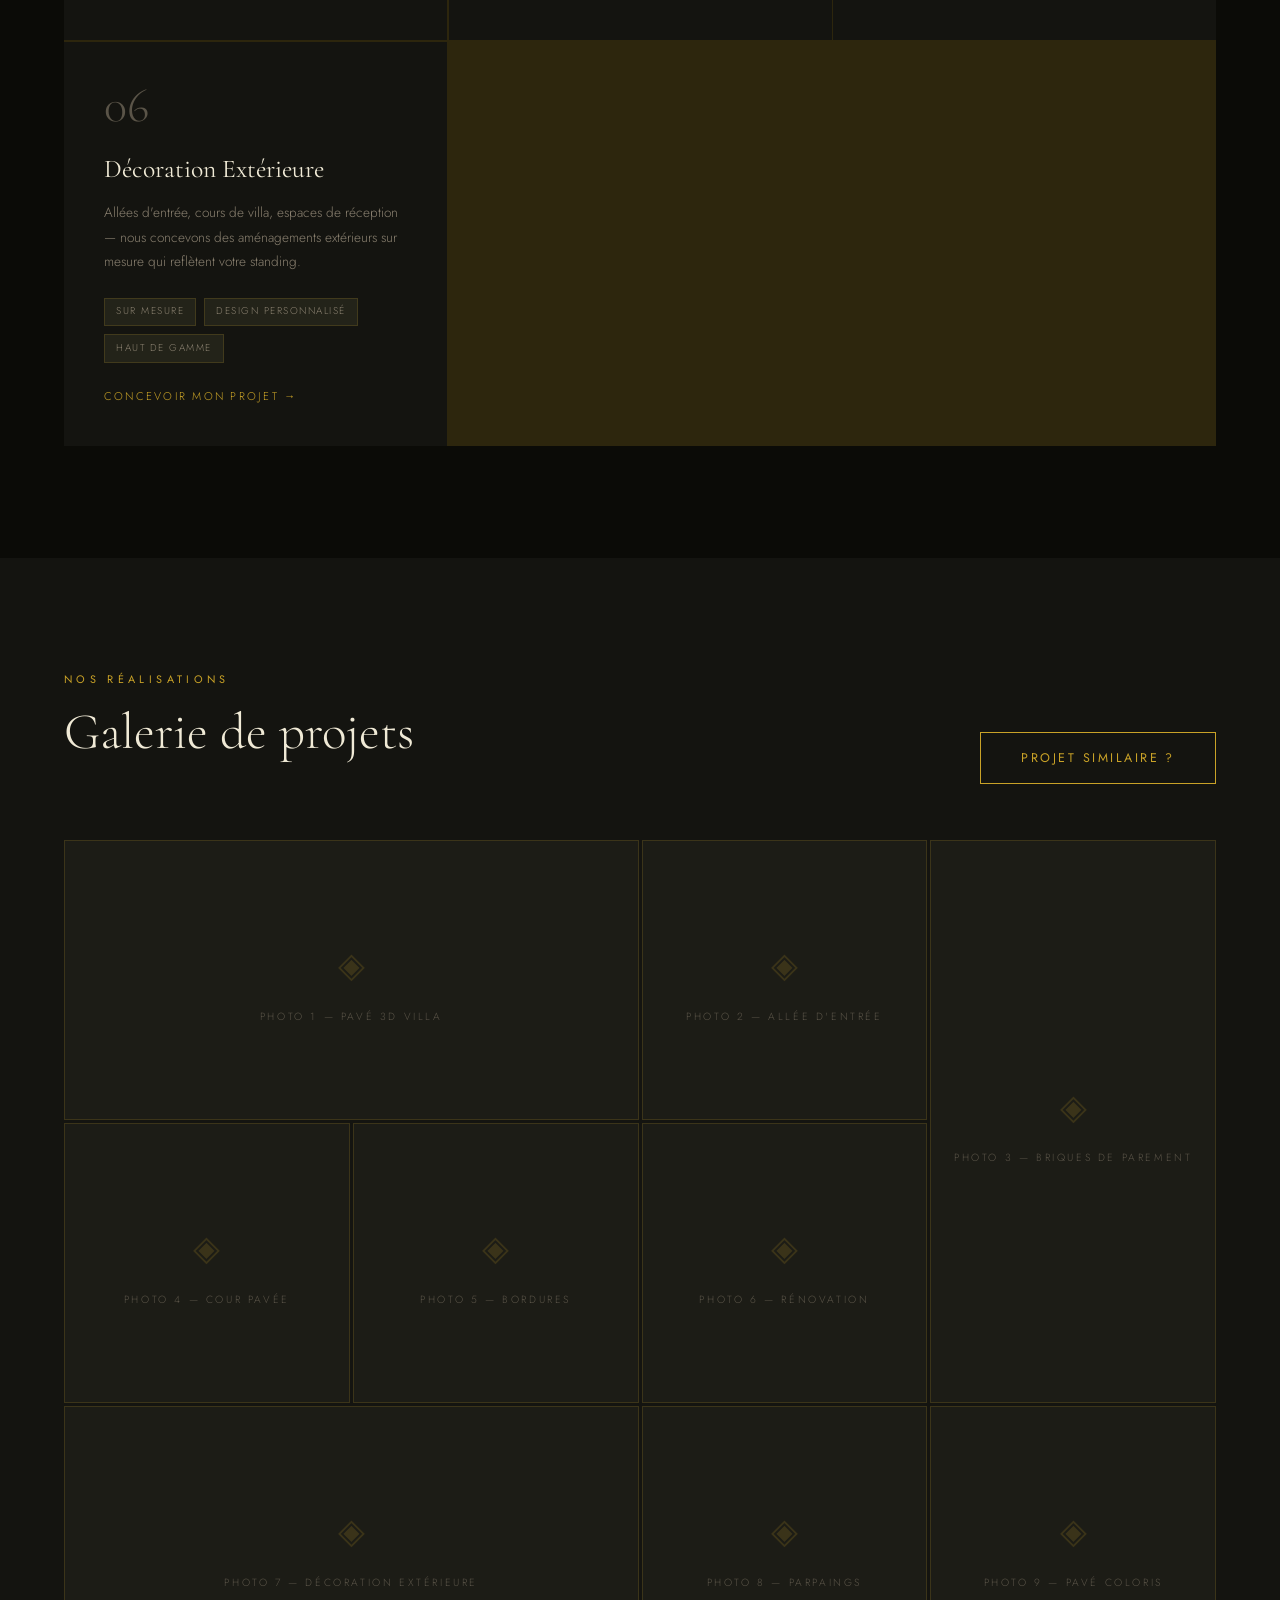
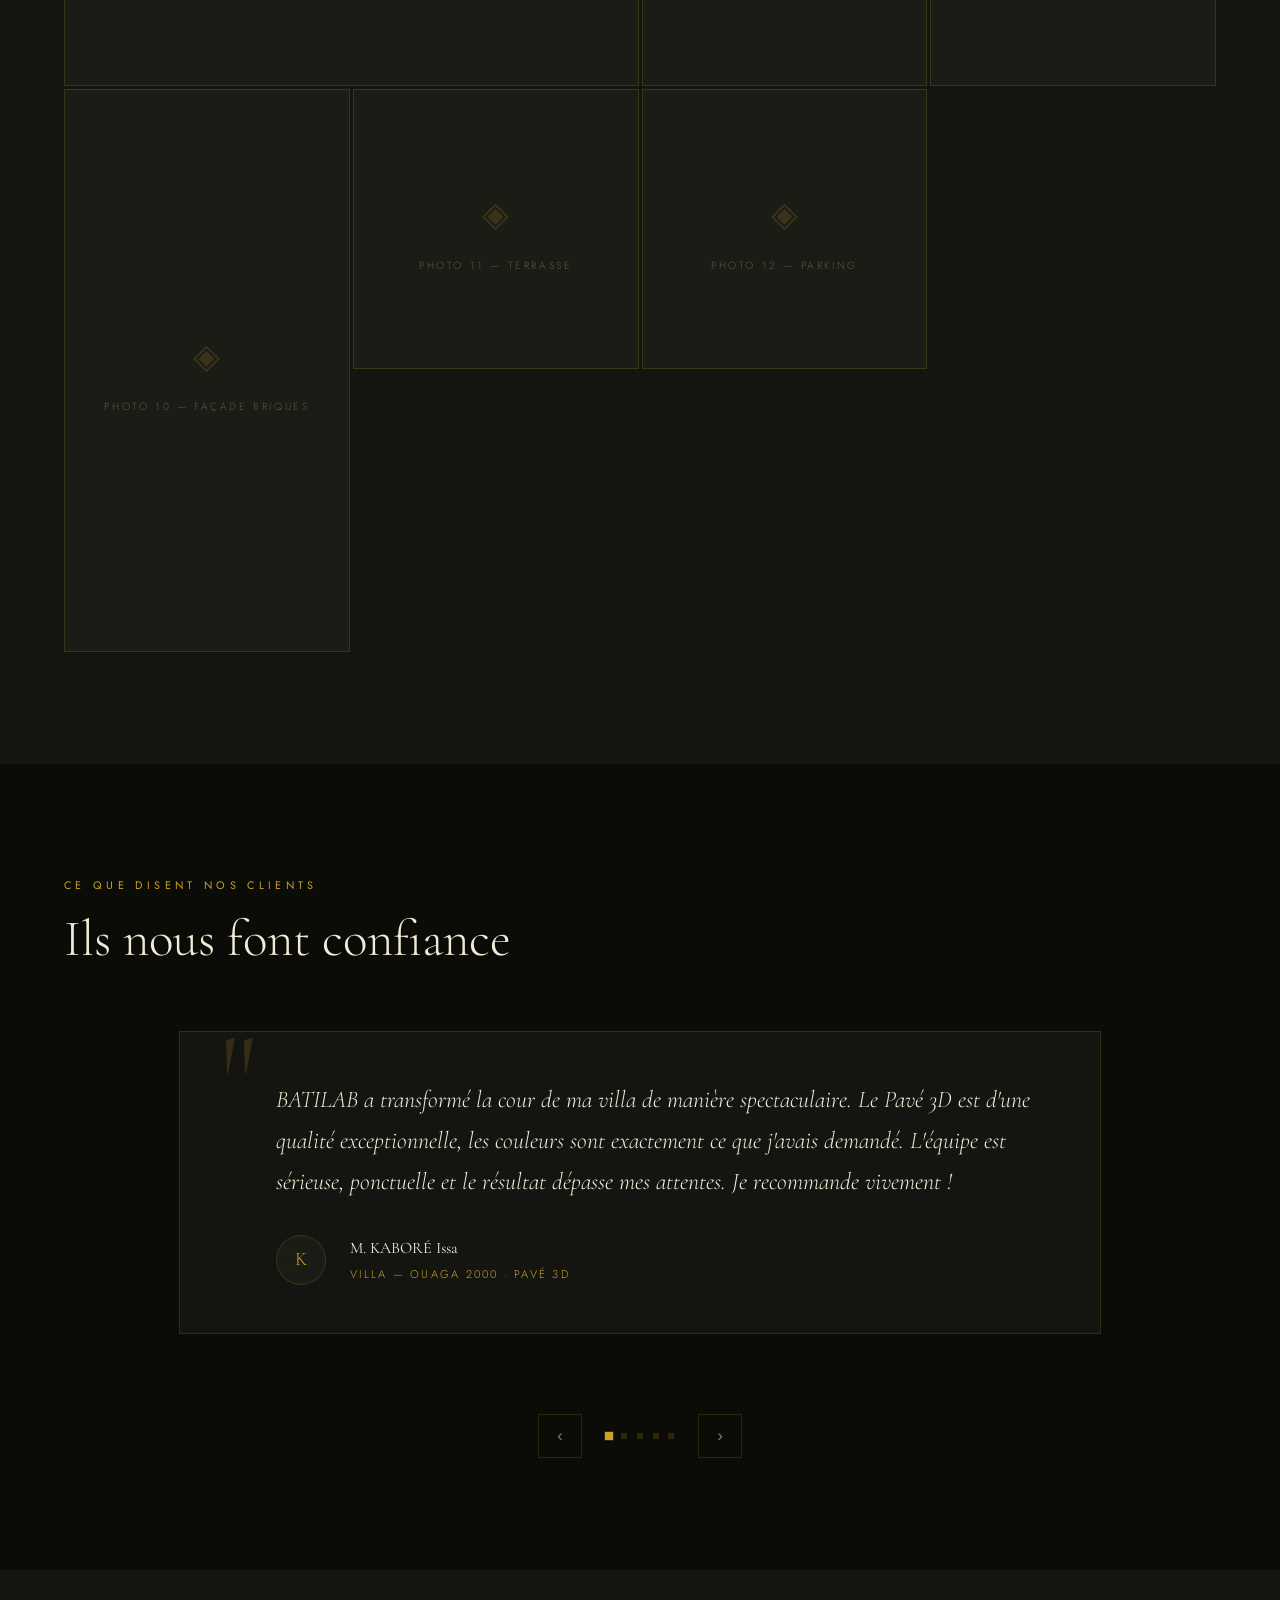
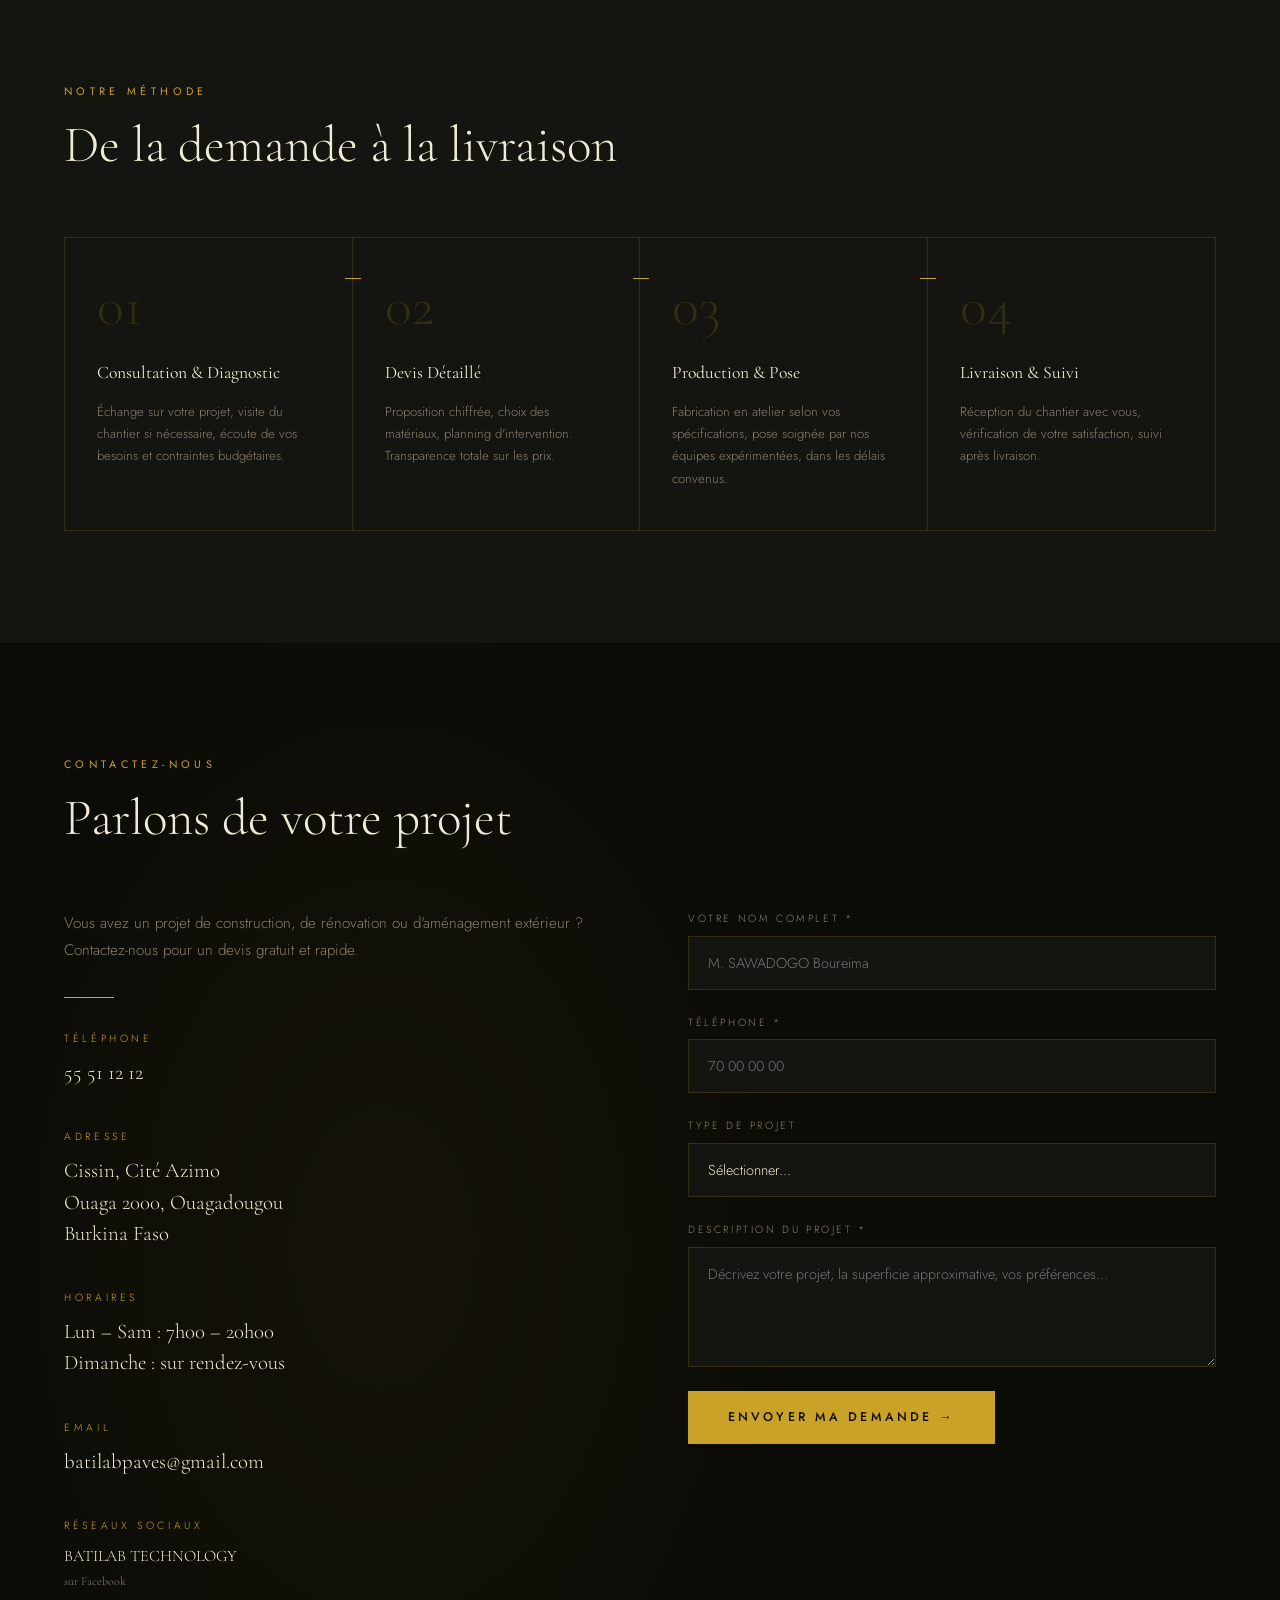
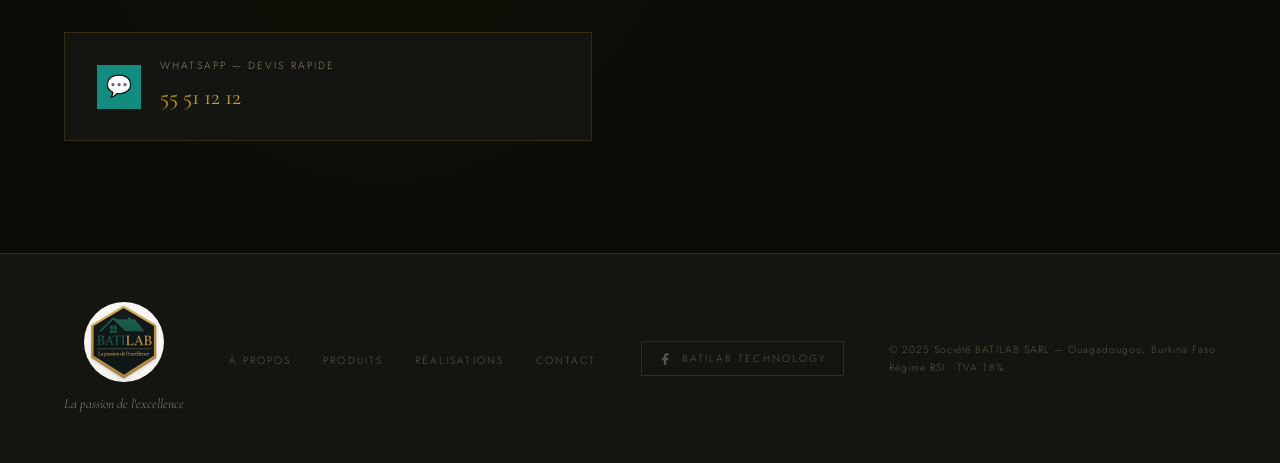
==== commit 9288f7cd: "Fix counters default values and 30+ gammes" ====
--- a/index.html
+++ b/index.html
@@ -118,7 +118,7 @@
 
 <!-- ═════════════════════════════════ HERO ══════════════════════════════════ -->
 <section class="hero" id="accueil">
-  <div class="hero-eyebrow">Ouagadougou, Burkina Faso — Plus de 12 ans d'expérience</div>
+  <div class="hero-eyebrow">Ouagadougou, Burkina Faso — 12 ans d'expérience</div>
   <h1>L'excellence en<br><em>matériaux</em> et<br>travaux extérieurs</h1>
   <p class="hero-tagline">
     Société BATILAB SARL — spécialiste des pavés haute gamme,<br>
@@ -140,19 +140,19 @@
 <!-- ═══════════════════════════ COMPTEURS ANIMÉS ════════════════════════════ -->
 <div class="stats-bar" id="stats">
   <div class="stat reveal">
-    <div class="stat-num" data-target="12" data-suffix="+">0+</div>
+    <div class="stat-num" data-target="12" data-suffix="+">12+</div>
     <div class="stat-label">Années d'excellence</div>
   </div>
   <div class="stat reveal">
-    <div class="stat-num" data-target="6">0</div>
+    <div class="stat-num" data-target="30" data-suffix="+">30+</div>
     <div class="stat-label">Gammes de produits</div>
   </div>
   <div class="stat reveal">
-    <div class="stat-num" data-target="100" data-suffix="+">0+</div>
+    <div class="stat-num" data-target="100" data-suffix="+">100+</div>
     <div class="stat-label">Projets réalisés</div>
   </div>
   <div class="stat reveal">
-    <div class="stat-num" data-target="100" data-suffix="%">0%</div>
+    <div class="stat-num" data-target="100" data-suffix="%">100%</div>
     <div class="stat-label">Satisfaction client</div>
   </div>
 </div>
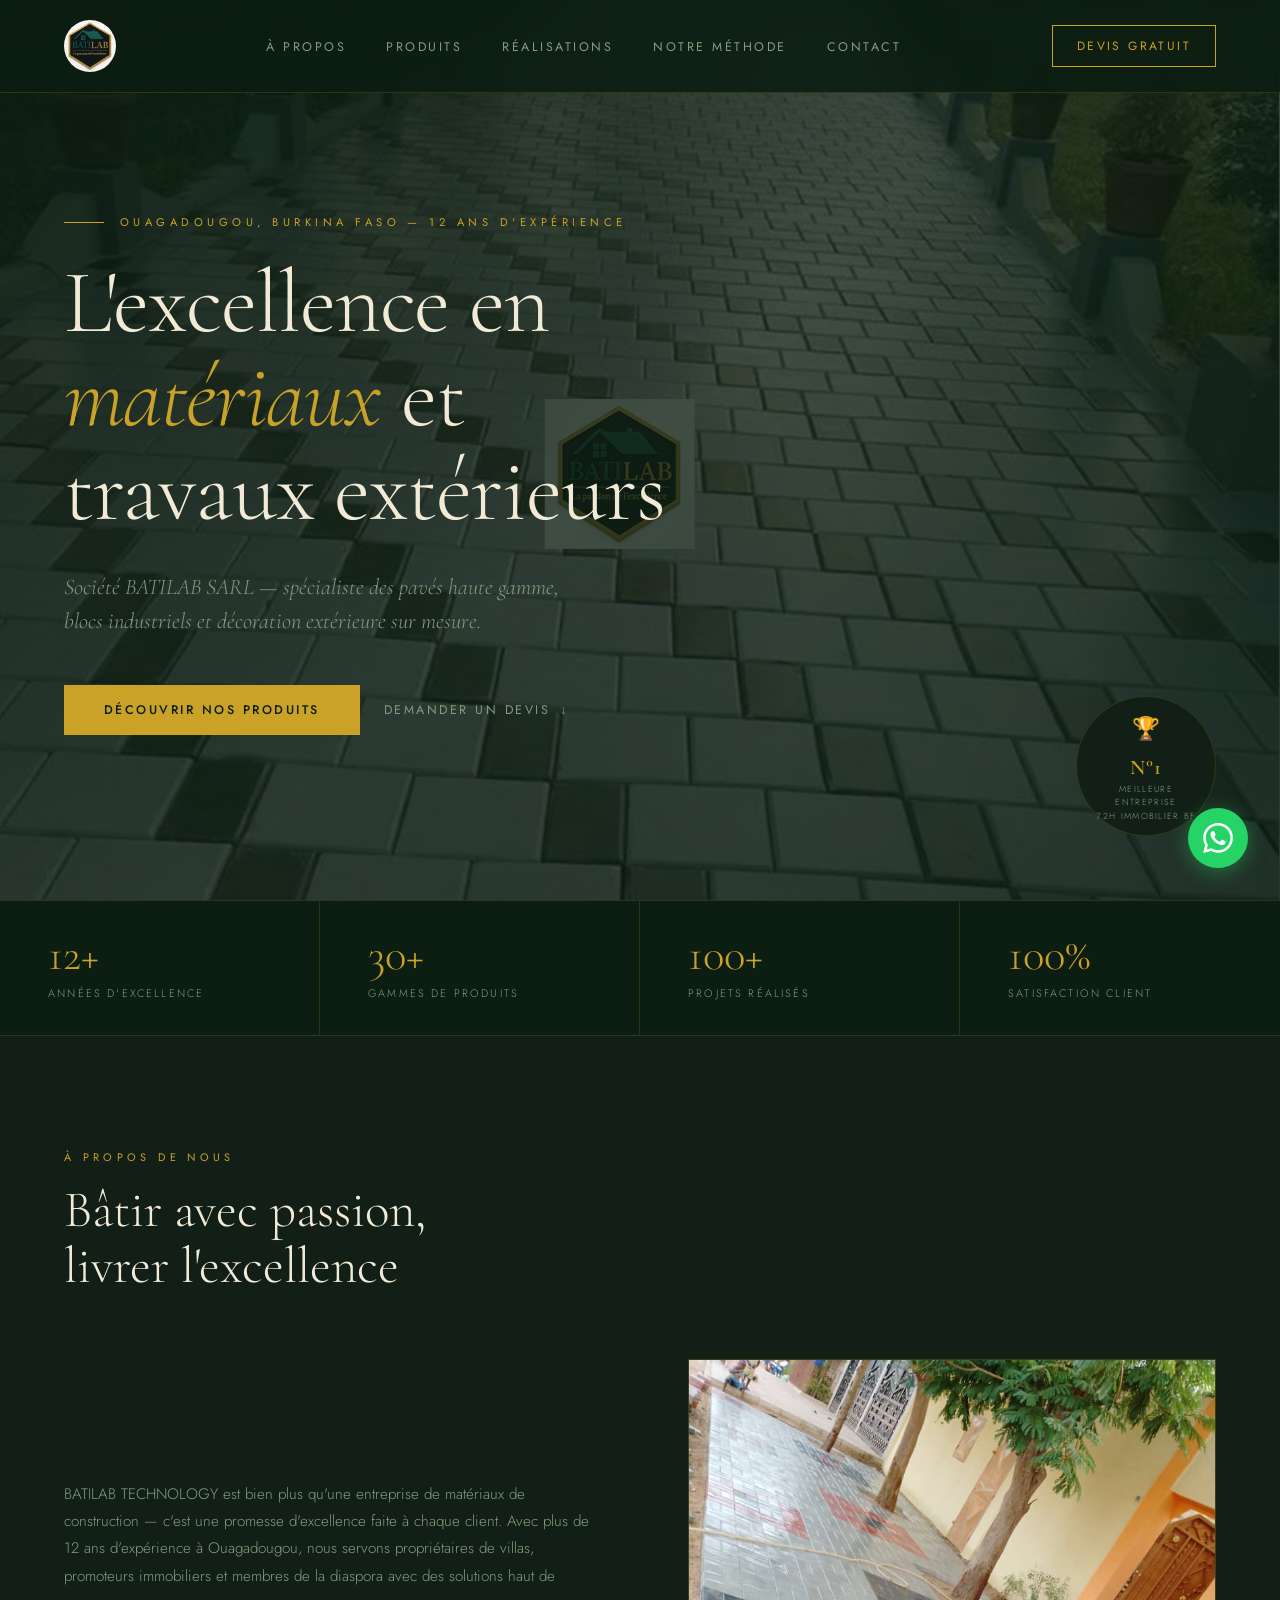
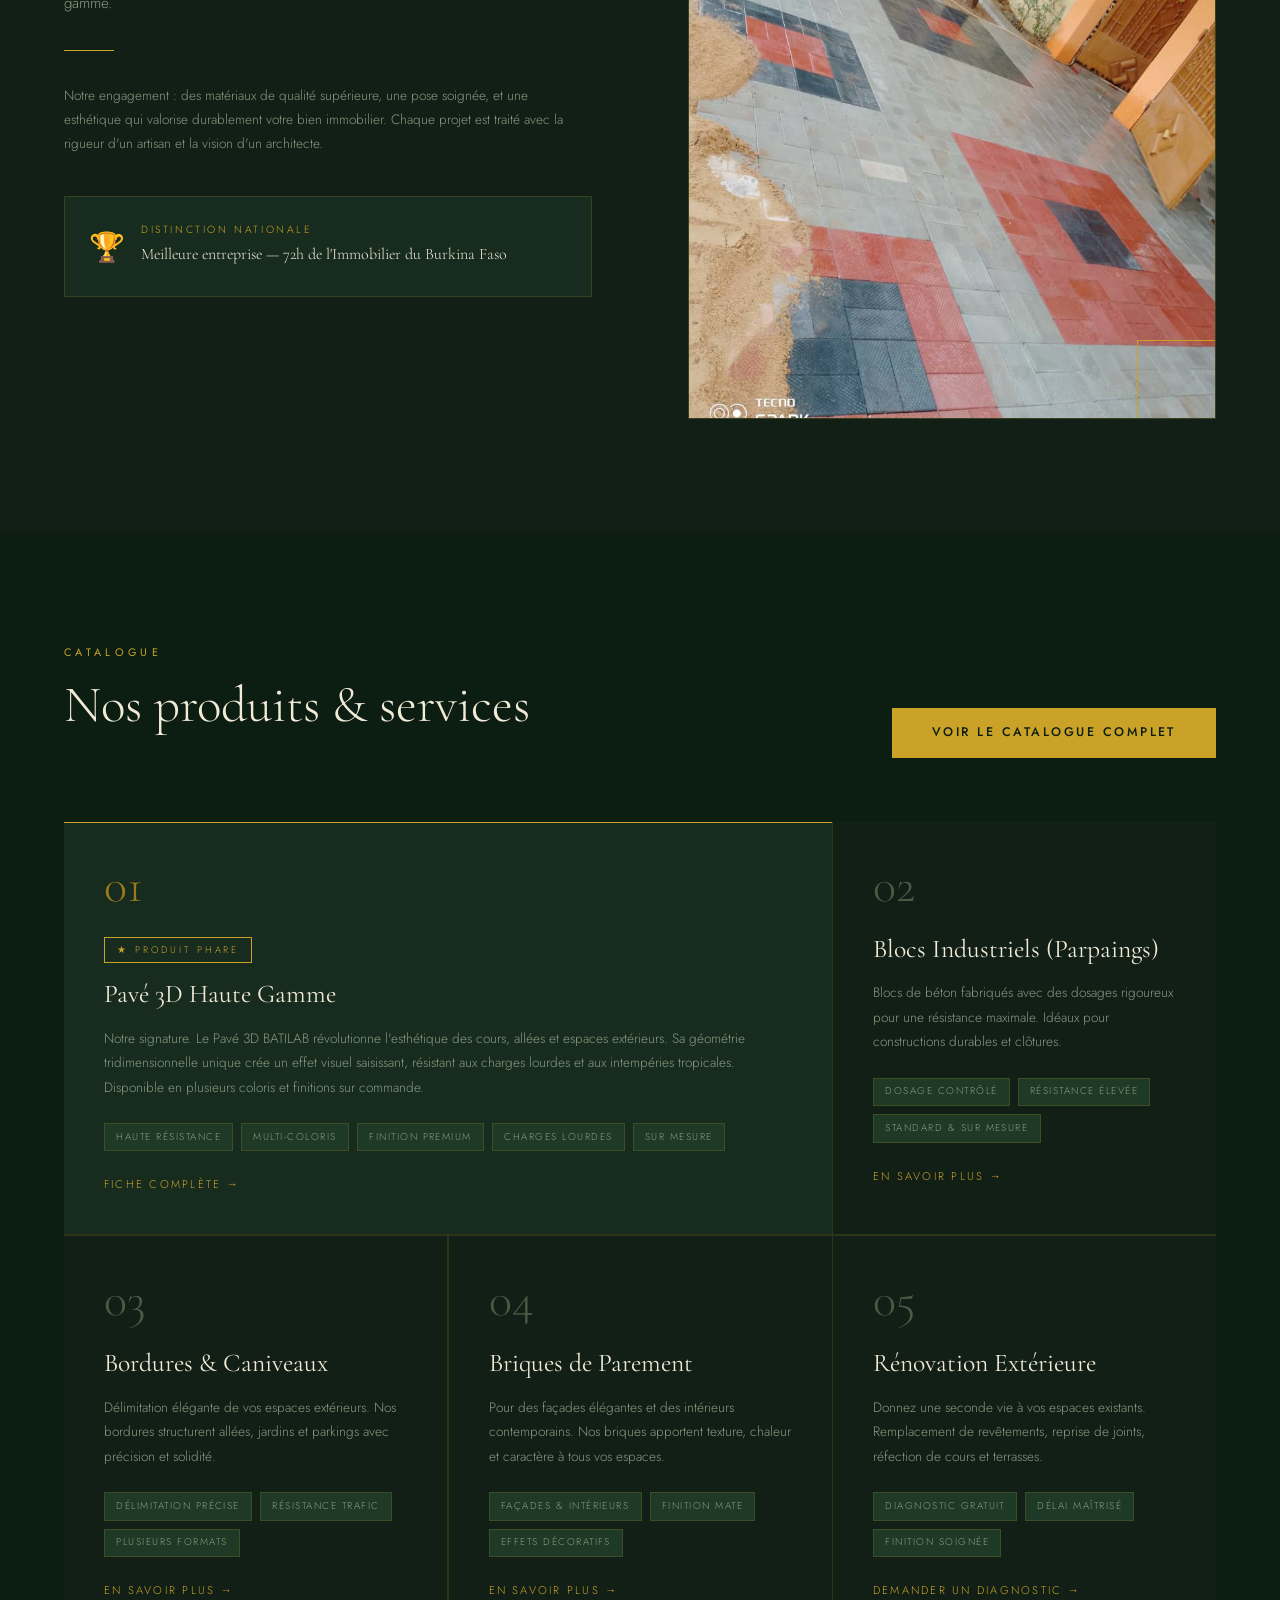
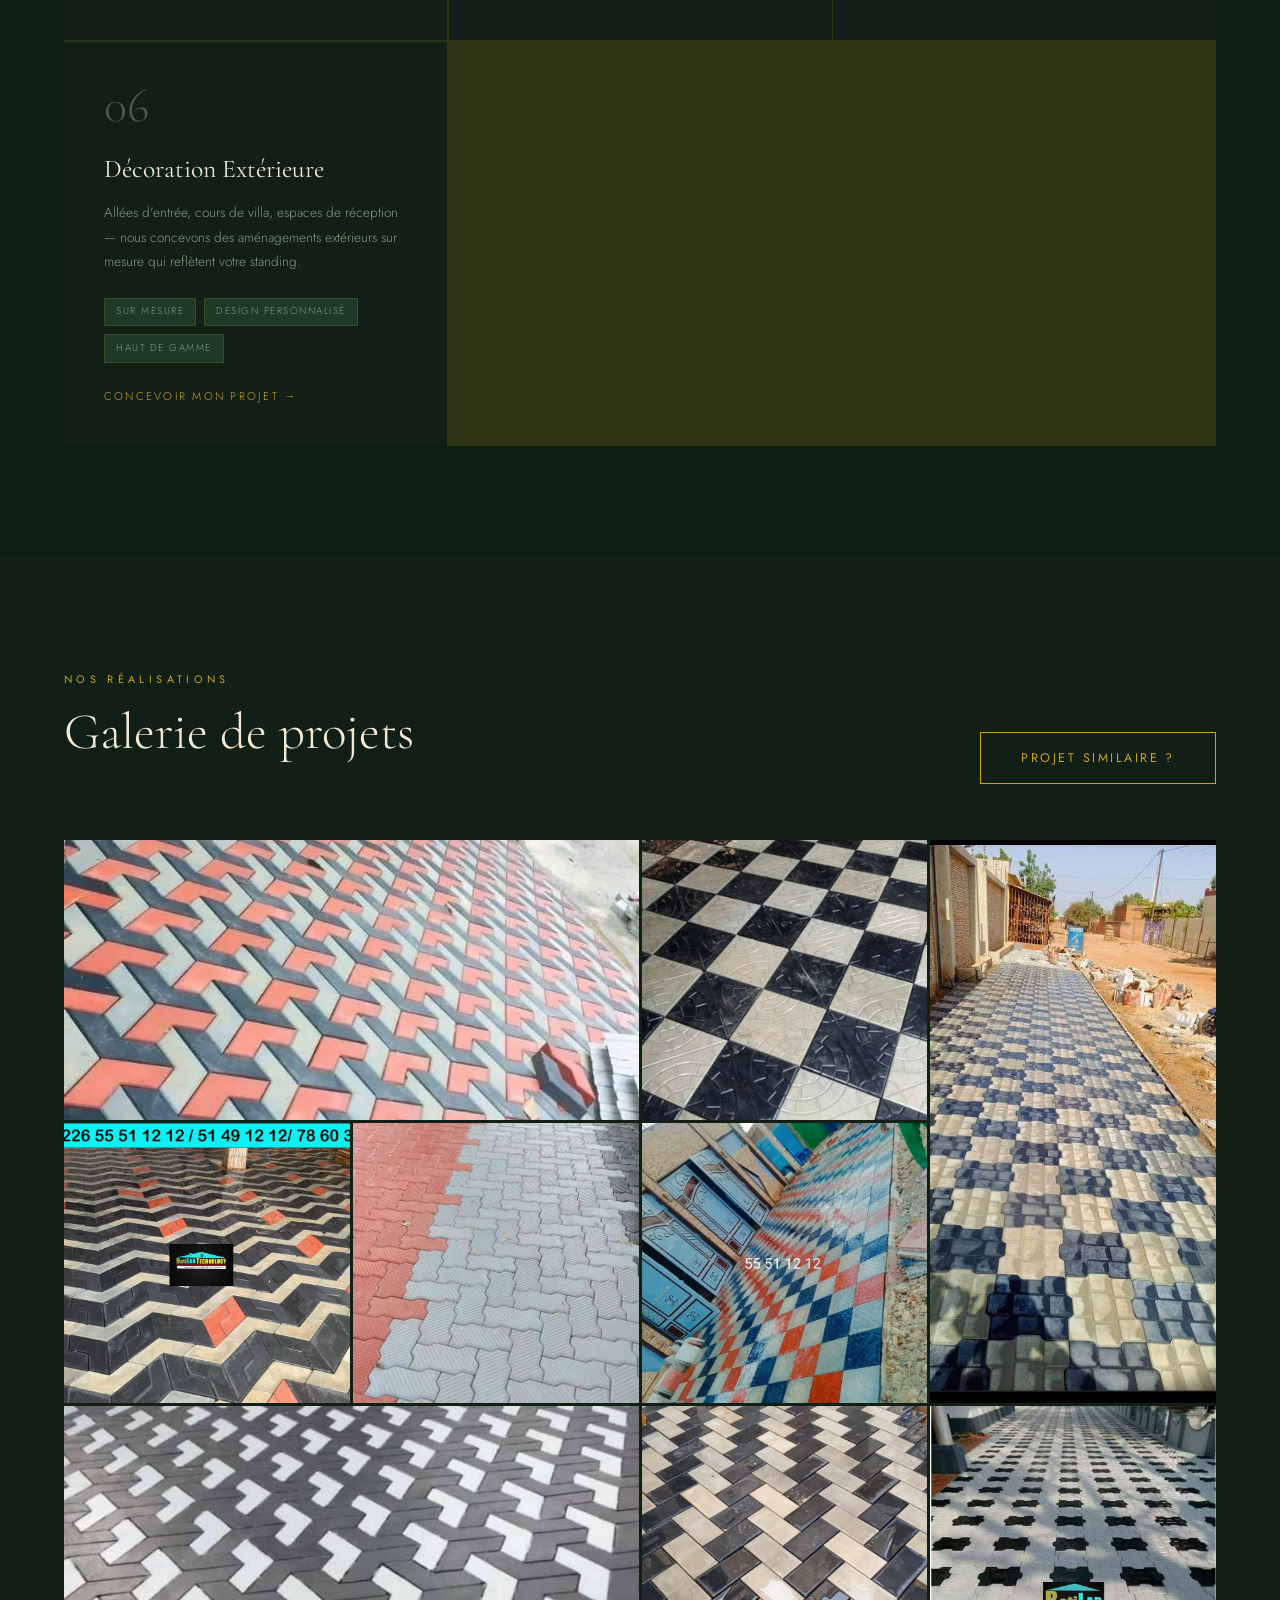
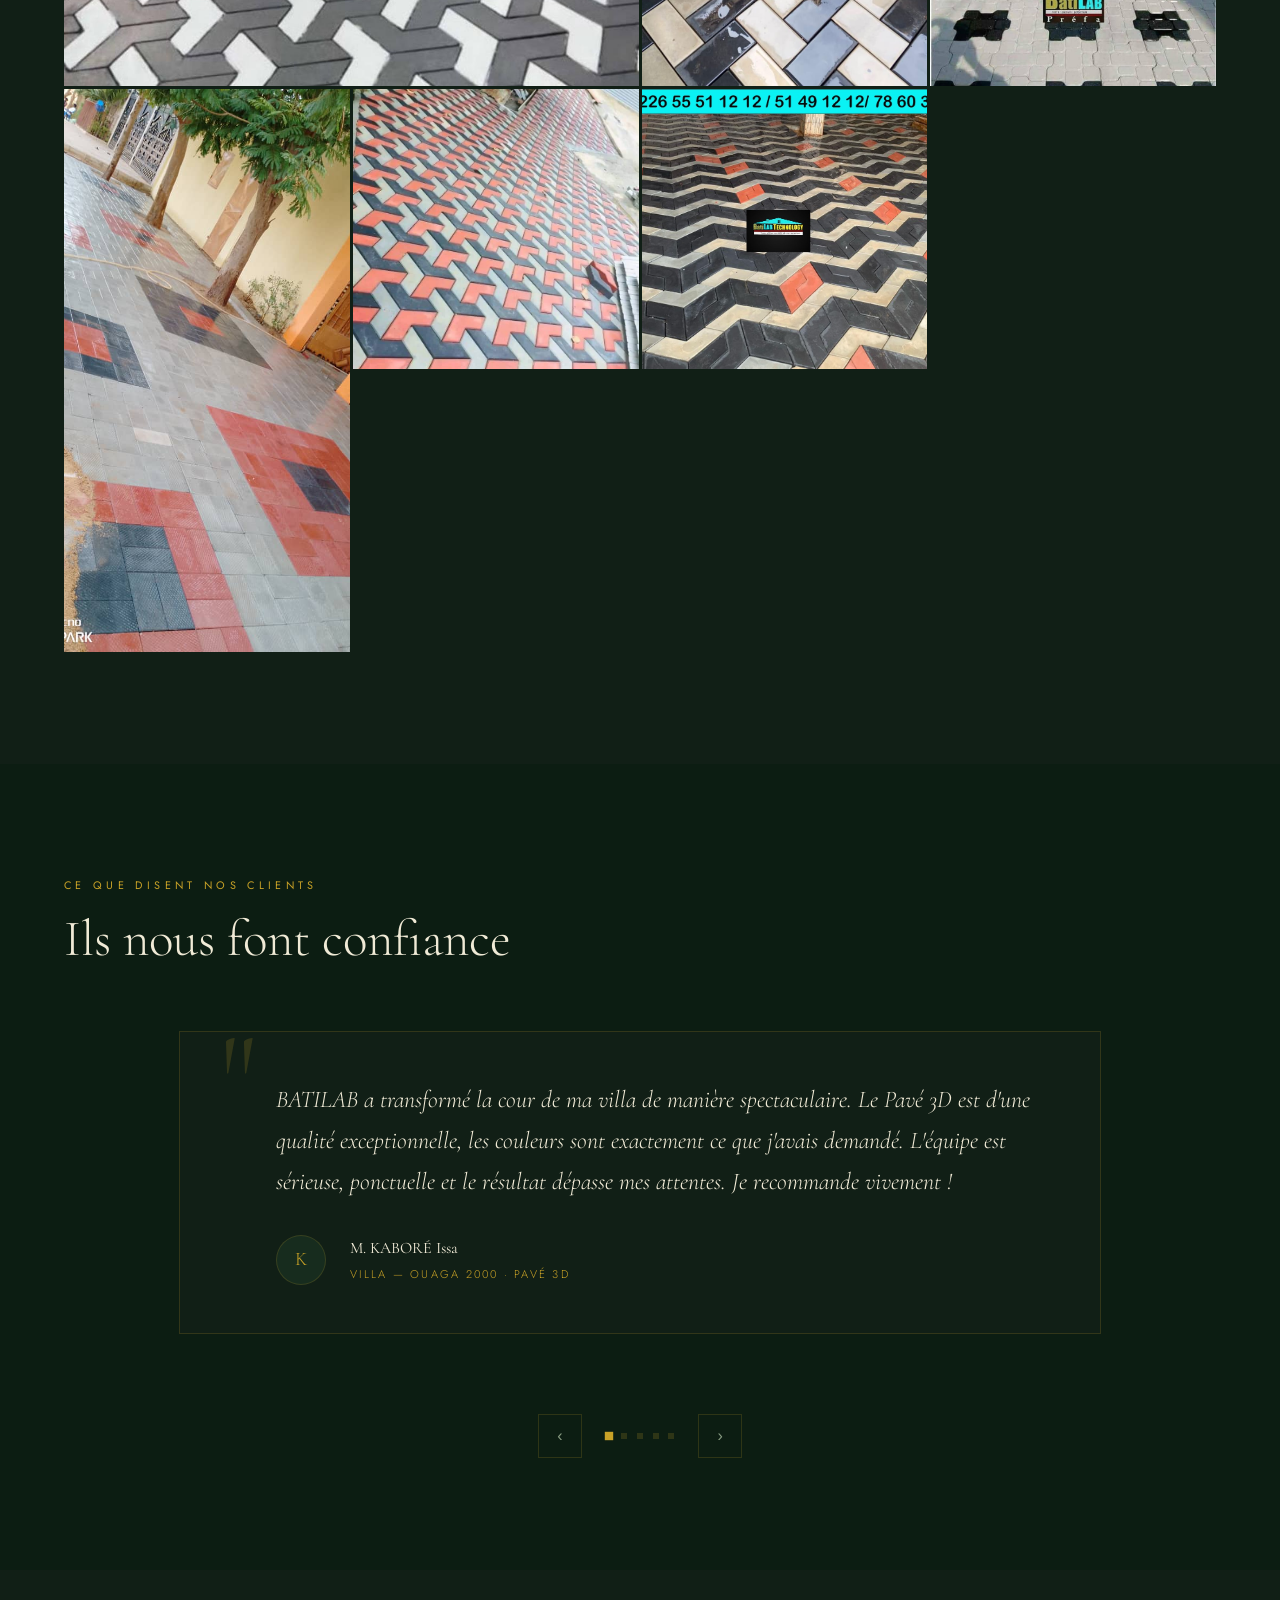
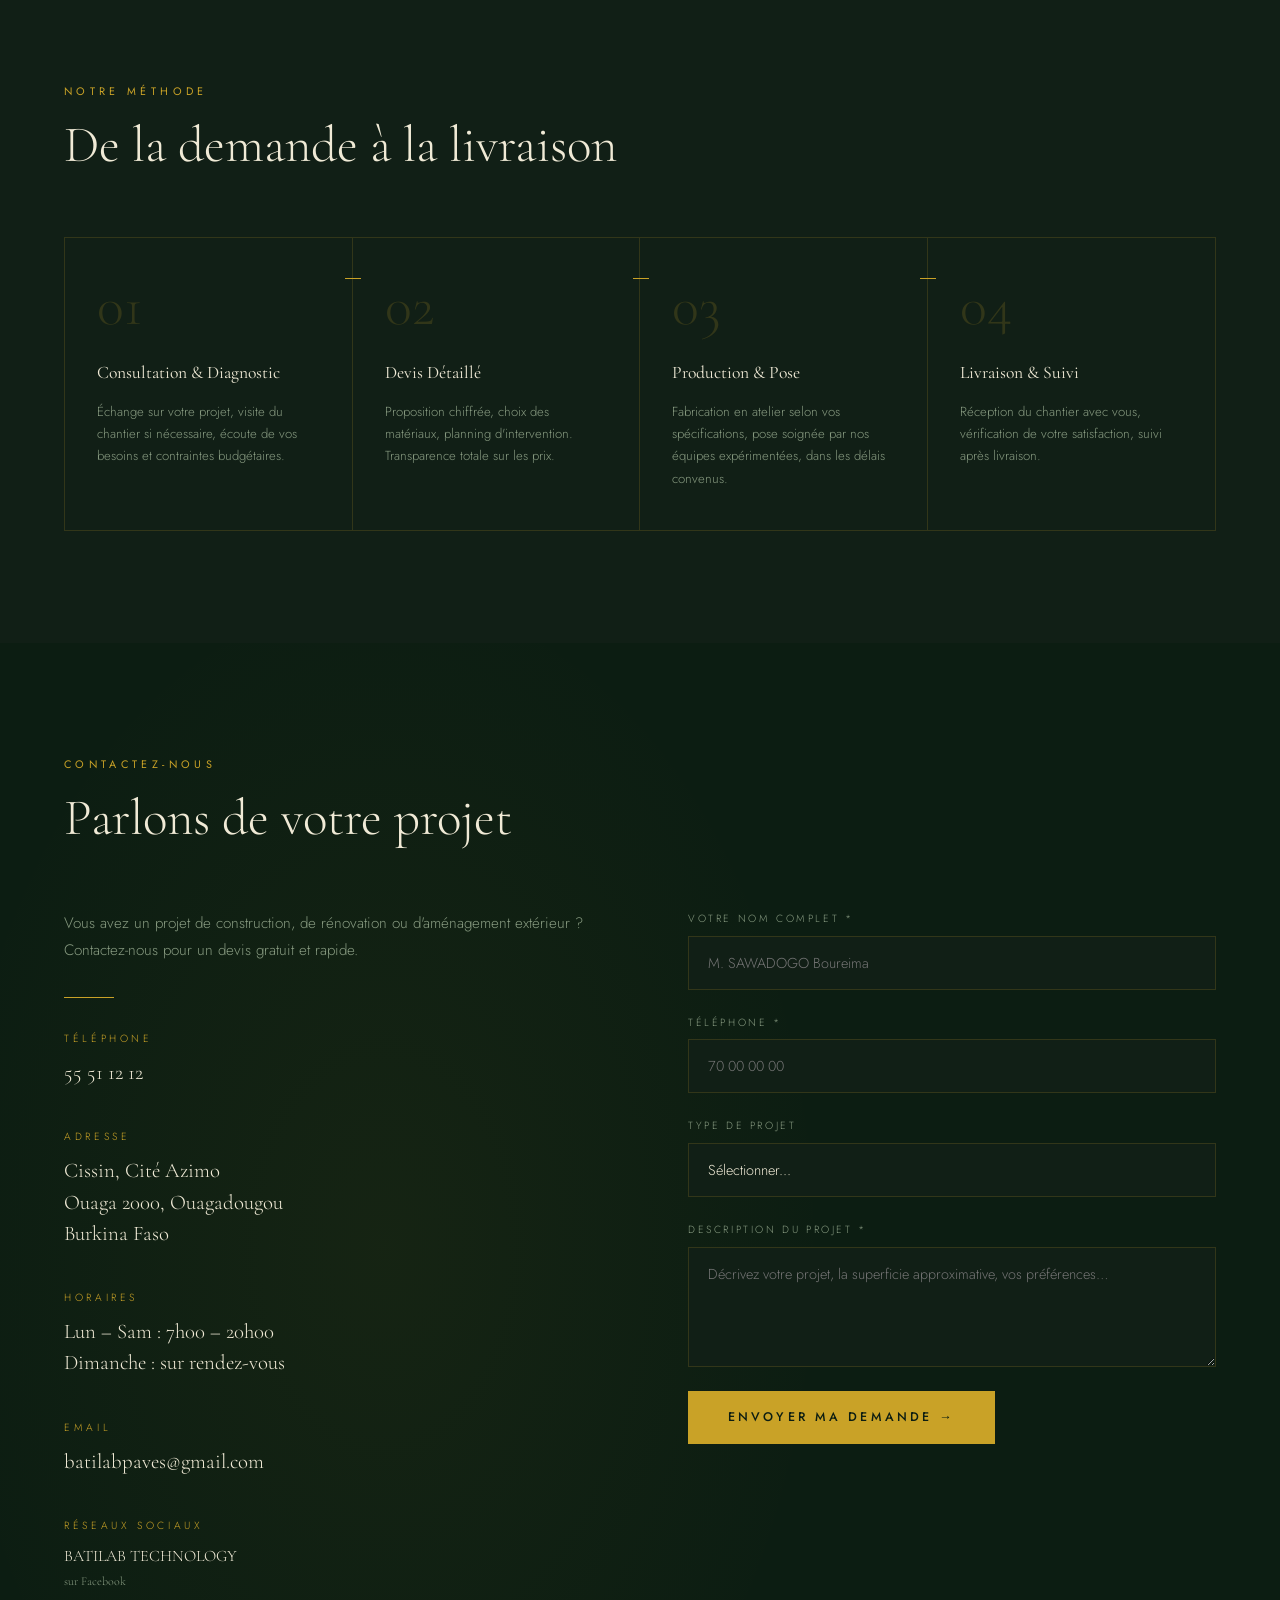
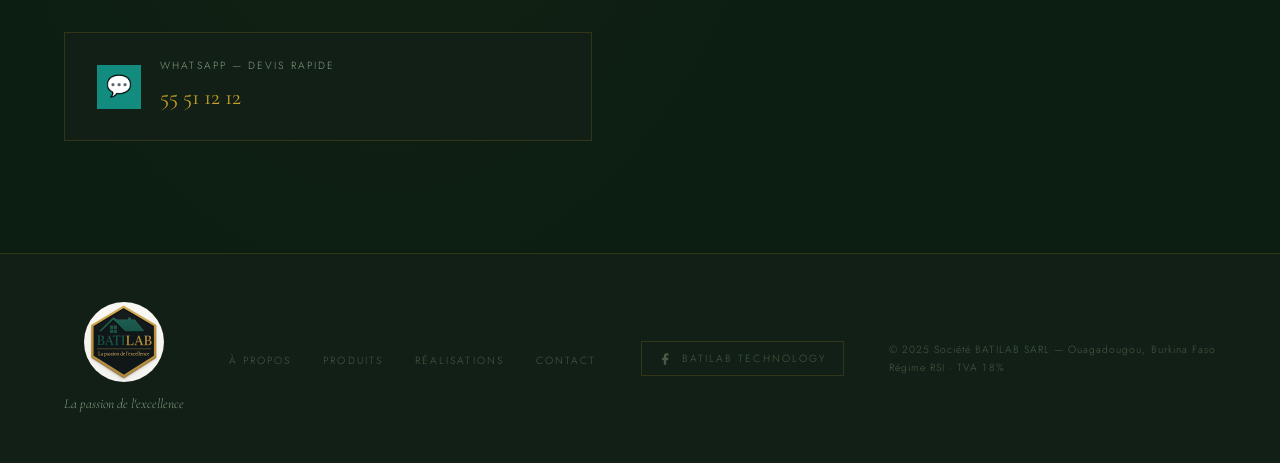
==== commit 21c94195: "Ajouter vraies photos: hero background, a propos, galerie complete (11 photos)" ====
--- a/index.html
+++ b/index.html
@@ -179,11 +179,7 @@
       </div>
     </div>
     <div class="about-img-frame reveal">
-      <!-- Remplacez par : <img src="images/about-batilab.jpg" alt="Équipe BATILAB TECHNOLOGY" loading="lazy"> -->
-      <div class="about-img-placeholder">
-        <span class="about-img-icon">🏗️</span>
-        <div class="about-img-label">Ajoutez votre photo ici</div>
-      </div>
+      <img src="images/about-chantier.jpg" alt="Chantier BATILAB TECHNOLOGY — Pose de pavés à Ouagadougou" loading="lazy">
       <div class="about-corner"></div>
     </div>
   </div>
@@ -308,157 +304,120 @@
   <div class="gallery-grid">
     <!-- Photo 1 — large -->
     <div class="gallery-item wide reveal" data-index="0">
-      <!-- <img src="images/gallery-1.jpg" alt="Pavé 3D — Villa résidentielle Ouaga 2000" loading="lazy"> -->
-      <div class="gallery-item-placeholder">
-        <span>◈</span>
-        <p>Photo 1 — Pavé 3D villa</p>
-      </div>
-      <div class="gallery-overlay">
-        <div class="gallery-caption">Pavé 3D — Villa résidentielle</div>
-        <div class="gallery-tag">Ouaga 2000</div>
+      <img src="images/galerie-pave-3d-rouge.jpg" alt="Pavé 3D rouge et gris — BATILAB TECHNOLOGY" loading="lazy">
+      <div class="gallery-overlay">
+        <div class="gallery-caption">Pavé 3D — Motif flèche bicolore</div>
+        <div class="gallery-tag">Résidence Ouagadougou</div>
       </div>
       <div class="gallery-zoom">+</div>
     </div>
 
     <!-- Photo 2 -->
     <div class="gallery-item reveal" data-index="1">
-      <div class="gallery-item-placeholder">
-        <span>◈</span>
-        <p>Photo 2 — Allée d'entrée</p>
-      </div>
-      <div class="gallery-overlay">
-        <div class="gallery-caption">Allée d'entrée</div>
-        <div class="gallery-tag">Résidence Karpala</div>
+      <img src="images/galerie-sol-interieur.jpg" alt="Sol intérieur damier noir et blanc — BATILAB" loading="lazy">
+      <div class="gallery-overlay">
+        <div class="gallery-caption">Sol intérieur damier</div>
+        <div class="gallery-tag">Pavé 3D noir & blanc</div>
       </div>
       <div class="gallery-zoom">+</div>
     </div>
 
     <!-- Photo 3 — tall -->
     <div class="gallery-item tall reveal" data-index="2">
-      <div class="gallery-item-placeholder">
-        <span>◈</span>
-        <p>Photo 3 — Briques de parement</p>
-      </div>
-      <div class="gallery-overlay">
-        <div class="gallery-caption">Briques de parement</div>
-        <div class="gallery-tag">Façade commerciale</div>
+      <img src="images/galerie-allee-installation.jpg" alt="Allée pavée en cours d'installation — BATILAB" loading="lazy">
+      <div class="gallery-overlay">
+        <div class="gallery-caption">Allée d'entrée résidentielle</div>
+        <div class="gallery-tag">Chantier Ouagadougou</div>
       </div>
       <div class="gallery-zoom">+</div>
     </div>
 
     <!-- Photo 4 -->
     <div class="gallery-item reveal" data-index="3">
-      <div class="gallery-item-placeholder">
-        <span>◈</span>
-        <p>Photo 4 — Cour pavée</p>
-      </div>
-      <div class="gallery-overlay">
-        <div class="gallery-caption">Cour extérieure</div>
-        <div class="gallery-tag">Résidence privée</div>
+      <img src="images/galerie-pave-chevron.jpg" alt="Pavé chevron noir rouge et beige — BATILAB" loading="lazy">
+      <div class="gallery-overlay">
+        <div class="gallery-caption">Pavé 3D — Motif chevron</div>
+        <div class="gallery-tag">Design sur mesure</div>
       </div>
       <div class="gallery-zoom">+</div>
     </div>
 
     <!-- Photo 5 -->
     <div class="gallery-item reveal" data-index="4">
-      <div class="gallery-item-placeholder">
-        <span>◈</span>
-        <p>Photo 5 — Bordures</p>
-      </div>
-      <div class="gallery-overlay">
-        <div class="gallery-caption">Bordures &amp; caniveaux</div>
-        <div class="gallery-tag">Lotissement Cissin</div>
+      <img src="images/galerie-pave-multicolore.jpg" alt="Pavé multicolore rouge et gris — BATILAB" loading="lazy">
+      <div class="gallery-overlay">
+        <div class="gallery-caption">Pavé 3D multicolore</div>
+        <div class="gallery-tag">Allée résidentielle</div>
       </div>
       <div class="gallery-zoom">+</div>
     </div>
 
     <!-- Photo 6 -->
     <div class="gallery-item reveal" data-index="5">
-      <div class="gallery-item-placeholder">
-        <span>◈</span>
-        <p>Photo 6 — Rénovation</p>
-      </div>
-      <div class="gallery-overlay">
-        <div class="gallery-caption">Rénovation extérieure</div>
-        <div class="gallery-tag">Villa Pissy</div>
+      <img src="images/galerie-pave-losanges.jpg" alt="Pavé losanges colorés — BATILAB TECHNOLOGY" loading="lazy">
+      <div class="gallery-overlay">
+        <div class="gallery-caption">Pavé losanges colorés</div>
+        <div class="gallery-tag">Cour extérieure</div>
       </div>
       <div class="gallery-zoom">+</div>
     </div>
 
     <!-- Photo 7 — wide -->
     <div class="gallery-item wide reveal" data-index="6">
-      <div class="gallery-item-placeholder">
-        <span>◈</span>
-        <p>Photo 7 — Décoration extérieure</p>
-      </div>
-      <div class="gallery-overlay">
-        <div class="gallery-caption">Décoration extérieure sur mesure</div>
-        <div class="gallery-tag">Secteur 15</div>
+      <img src="images/galerie-pave-y.jpg" alt="Pavé Y gris et blanc premium — BATILAB" loading="lazy">
+      <div class="gallery-overlay">
+        <div class="gallery-caption">Pavé 3D — Motif Y premium</div>
+        <div class="gallery-tag">Résidence haut standing</div>
       </div>
       <div class="gallery-zoom">+</div>
     </div>
 
     <!-- Photo 8 -->
     <div class="gallery-item reveal" data-index="7">
-      <div class="gallery-item-placeholder">
-        <span>◈</span>
-        <p>Photo 8 — Parpaings</p>
-      </div>
-      <div class="gallery-overlay">
-        <div class="gallery-caption">Blocs industriels</div>
-        <div class="gallery-tag">Chantier clôture</div>
+      <img src="images/galerie-briques-rectangulaires.jpg" alt="Briques rectangulaires opus incertum — BATILAB" loading="lazy">
+      <div class="gallery-overlay">
+        <div class="gallery-caption">Briques rectangulaires opus</div>
+        <div class="gallery-tag">Décoration extérieure</div>
       </div>
       <div class="gallery-zoom">+</div>
     </div>
 
     <!-- Photo 9 -->
     <div class="gallery-item reveal" data-index="8">
-      <div class="gallery-item-placeholder">
-        <span>◈</span>
-        <p>Photo 9 — Pavé coloris</p>
-      </div>
-      <div class="gallery-overlay">
-        <div class="gallery-caption">Pavé 3D multi-coloris</div>
-        <div class="gallery-tag">Commande personnalisée</div>
+      <img src="images/galerie-allee-villa.jpg" alt="Allée villa pavée noir et blanc — BATILAB" loading="lazy">
+      <div class="gallery-overlay">
+        <div class="gallery-caption">Allée villa — Pavé interlocking</div>
+        <div class="gallery-tag">Villa résidentielle</div>
       </div>
       <div class="gallery-zoom">+</div>
     </div>
 
     <!-- Photo 10 — tall -->
     <div class="gallery-item tall reveal" data-index="9">
-      <div class="gallery-item-placeholder">
-        <span>◈</span>
-        <p>Photo 10 — Façade briques</p>
-      </div>
-      <div class="gallery-overlay">
-        <div class="gallery-caption">Façade briques de parement</div>
-        <div class="gallery-tag">Résidence haut standing</div>
+      <img src="images/about-chantier.jpg" alt="Chantier pavage résidentiel — BATILAB" loading="lazy">
+      <div class="gallery-overlay">
+        <div class="gallery-caption">Chantier — Pose de pavés</div>
+        <div class="gallery-tag">Résidence Ouagadougou</div>
       </div>
       <div class="gallery-zoom">+</div>
     </div>
 
     <!-- Photo 11 -->
     <div class="gallery-item reveal" data-index="10">
-      <div class="gallery-item-placeholder">
-        <span>◈</span>
-        <p>Photo 11 — Terrasse</p>
-      </div>
-      <div class="gallery-overlay">
-        <div class="gallery-caption">Terrasse pavée</div>
-        <div class="gallery-tag">Espace réception</div>
+      <img src="images/galerie-pave-3d-rouge.jpg" alt="Pavé 3D motif flèche — BATILAB TECHNOLOGY" loading="lazy">
+      <div class="gallery-overlay">
+        <div class="gallery-caption">Pavé 3D — Motif directionnel</div>
+        <div class="gallery-tag">Commande personnalisée</div>
       </div>
       <div class="gallery-zoom">+</div>
     </div>
 
     <!-- Photo 12 -->
     <div class="gallery-item reveal" data-index="11">
-      <div class="gallery-item-placeholder">
-        <span>◈</span>
-        <p>Photo 12 — Parking</p>
-      </div>
-      <div class="gallery-overlay">
-        <div class="gallery-caption">Parking pavé haute résistance</div>
-        <div class="gallery-tag">Commerce Ouagadougou</div>
+      <img src="images/galerie-pave-chevron.jpg" alt="Pavé zigzag noir — BATILAB TECHNOLOGY" loading="lazy">
+      <div class="gallery-overlay">
+        <div class="gallery-caption">Pavé 3D — Motif zigzag</div>
+        <div class="gallery-tag">Parking haute résistance</div>
       </div>
       <div class="gallery-zoom">+</div>
     </div>
--- a/css/style.css
+++ b/css/style.css
@@ -1,23 +1,38 @@
 /* =========================================================
    BATILAB TECHNOLOGY — Feuille de style principale
-   Couleurs : Noir #0b0b07 · Or #c9a227
+   Charte graphique logo : Vert forêt #0c1d12 · Or #c9a227 · Émeraude #2a7a48
    ========================================================= */
 
 /* ── Reset & Variables ─────────────────────────────────── */
 *, *::before, *::after { box-sizing: border-box; margin: 0; padding: 0; }
 
 :root {
+  /* Or — accent principal */
   --gold:        #c9a227;
   --gold-light:  #e8c55a;
   --gold-dark:   #9a7a1a;
-  --black:       #0b0b07;
-  --surface:     #141410;
-  --surface2:    #1c1c16;
-  --surface3:    #232319;
+
+  /* Vert — palette du logo */
+  --green:       #2a7a48;
+  --green-light: #3a9a60;
+  --green-dark:  #1a5030;
+
+  /* Fonds sombres vert forêt (hexagone du logo) */
+  --black:       #0c1d12;
+  --surface:     #111f16;
+  --surface2:    #172c1e;
+  --surface3:    #1e3a26;
+
+  /* Textes */
   --text:        #f0ead6;
-  --text-muted:  #8a8070;
-  --text-dim:    #5a5448;
+  --text-muted:  #879a80;
+  --text-dim:    #4a5a44;
+
+  /* Bordures */
   --border:      rgba(201, 162, 39, 0.18);
+  --border-green: rgba(42, 122, 72, 0.25);
+
+  /* Typographie */
   --serif:       'Cormorant Garamond', Georgia, serif;
   --sans:        'Jost', sans-serif;
   --wa-green:    #25D366;
@@ -41,14 +56,14 @@
   position: fixed; top: 0; left: 0; right: 0; z-index: 200;
   display: flex; align-items: center; justify-content: space-between;
   padding: 1.25rem 4rem;
-  background: rgba(11, 11, 7, 0.85);
+  background: rgba(12, 29, 18, 0.88);
   backdrop-filter: blur(12px);
   border-bottom: 0.5px solid var(--border);
   transition: padding 0.3s, background 0.3s, box-shadow 0.3s;
 }
 nav.nav-scrolled {
   padding: 0.8rem 4rem;
-  background: rgba(11, 11, 7, 0.97);
+  background: rgba(12, 29, 18, 0.98);
   box-shadow: 0 4px 30px rgba(0,0,0,0.4);
 }
 
@@ -113,7 +128,7 @@
 .nav-mobile {
   display: none; position: fixed;
   top: 0; left: 0; right: 0; bottom: 0;
-  background: rgba(11, 11, 7, 0.98);
+  background: rgba(12, 29, 18, 0.99);
   backdrop-filter: blur(20px);
   z-index: 199; padding: 7rem 2.5rem 3rem;
   flex-direction: column; gap: 0;
@@ -149,12 +164,14 @@
   display: flex; flex-direction: column; justify-content: center;
   padding: 8rem 4rem 5rem;
   position: relative; overflow: hidden;
+  background: url('../images/hero-bg.jpg') center/cover no-repeat;
 }
 .hero::before {
   content: ''; position: absolute; inset: 0;
   background:
-    radial-gradient(ellipse 60% 60% at 80% 50%, rgba(201,162,39,0.07) 0%, transparent 70%),
-    radial-gradient(ellipse 40% 40% at 20% 80%, rgba(201,162,39,0.04) 0%, transparent 70%);
+    linear-gradient(135deg, rgba(12,29,18,0.93) 0%, rgba(12,29,18,0.78) 50%, rgba(12,29,18,0.88) 100%),
+    radial-gradient(ellipse 60% 60% at 80% 50%, rgba(201,162,39,0.08) 0%, transparent 70%),
+    radial-gradient(ellipse 50% 50% at 20% 80%, rgba(42,122,72,0.10) 0%, transparent 70%);
   pointer-events: none;
 }
 .hero-eyebrow {
@@ -290,7 +307,7 @@
 }
 .about-img-frame::before {
   content: ''; position: absolute; inset: 0;
-  background: radial-gradient(ellipse 80% 80% at 50% 50%, rgba(201,162,39,0.06) 0%, transparent 70%);
+  background: radial-gradient(ellipse 80% 80% at 50% 50%, rgba(42,122,72,0.08) 0%, transparent 70%);
 }
 .about-img-frame img {
   width: 100%; height: 100%; object-fit: cover;
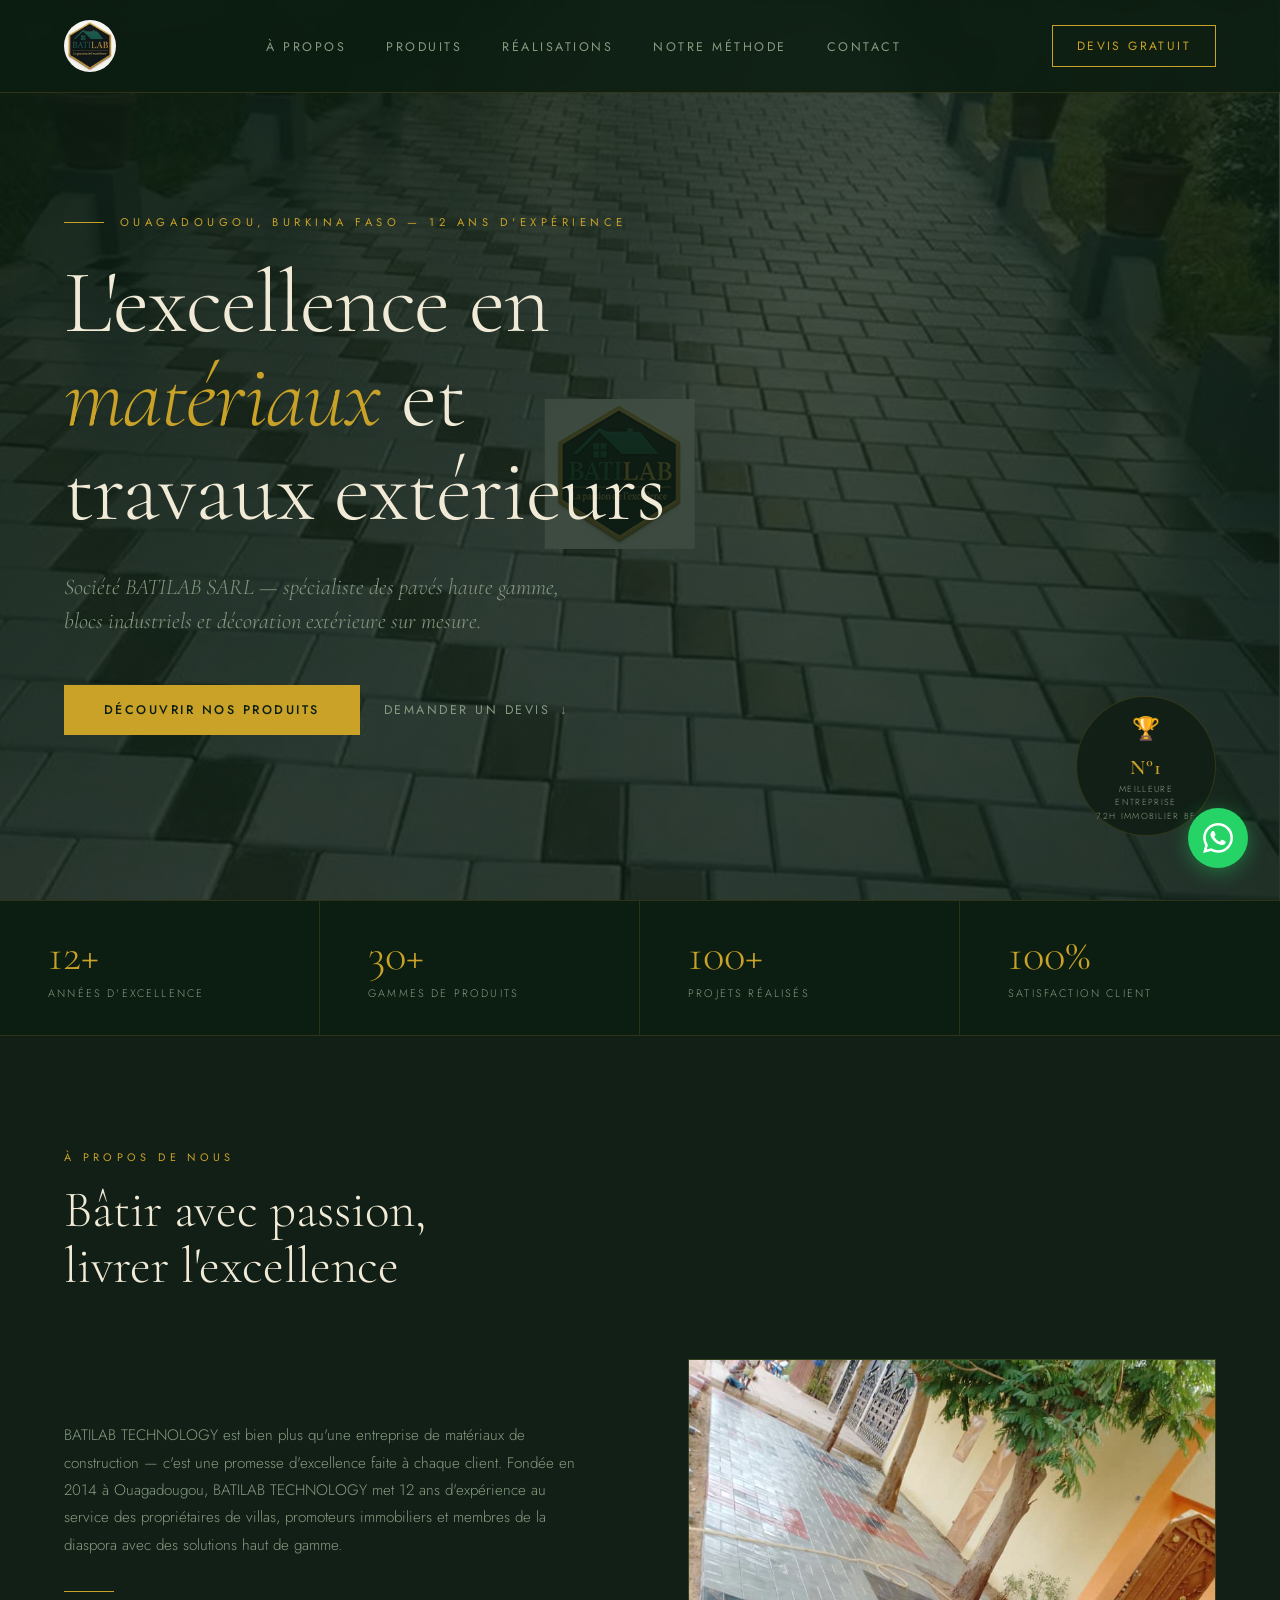
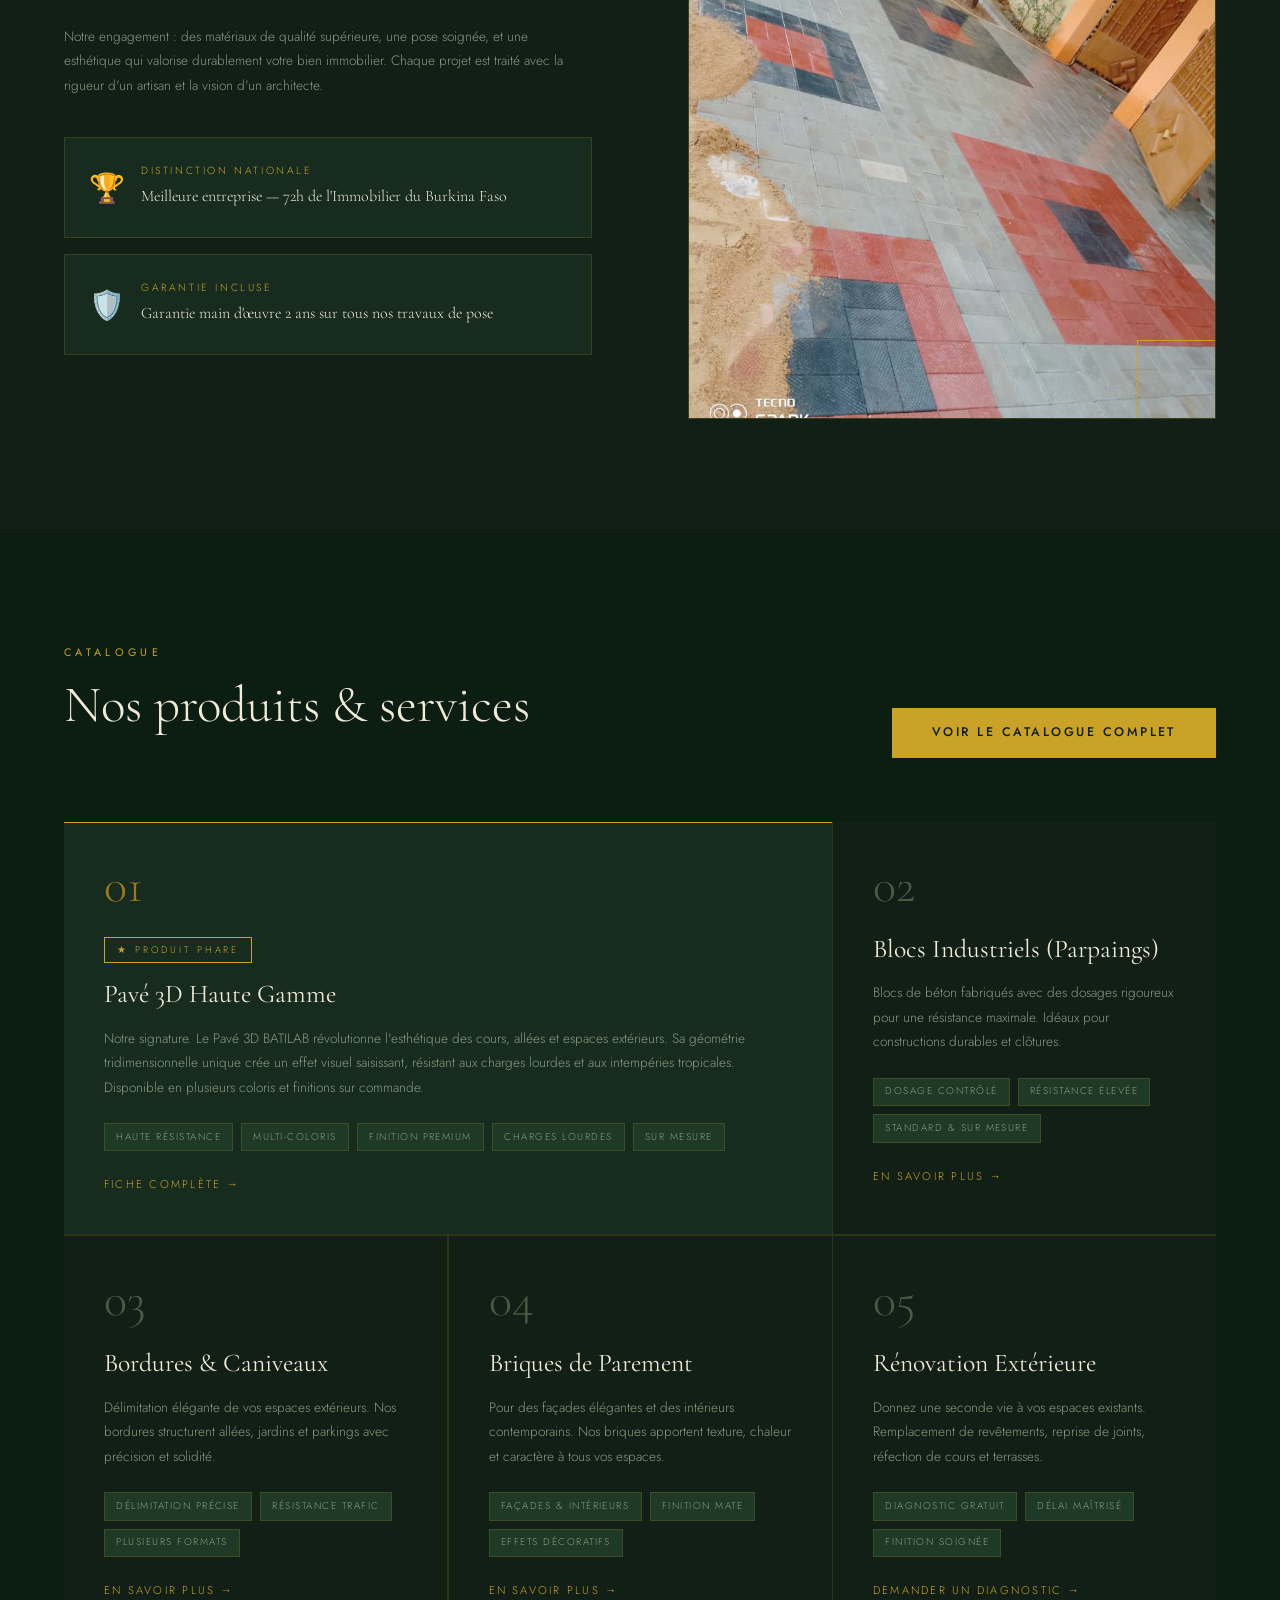
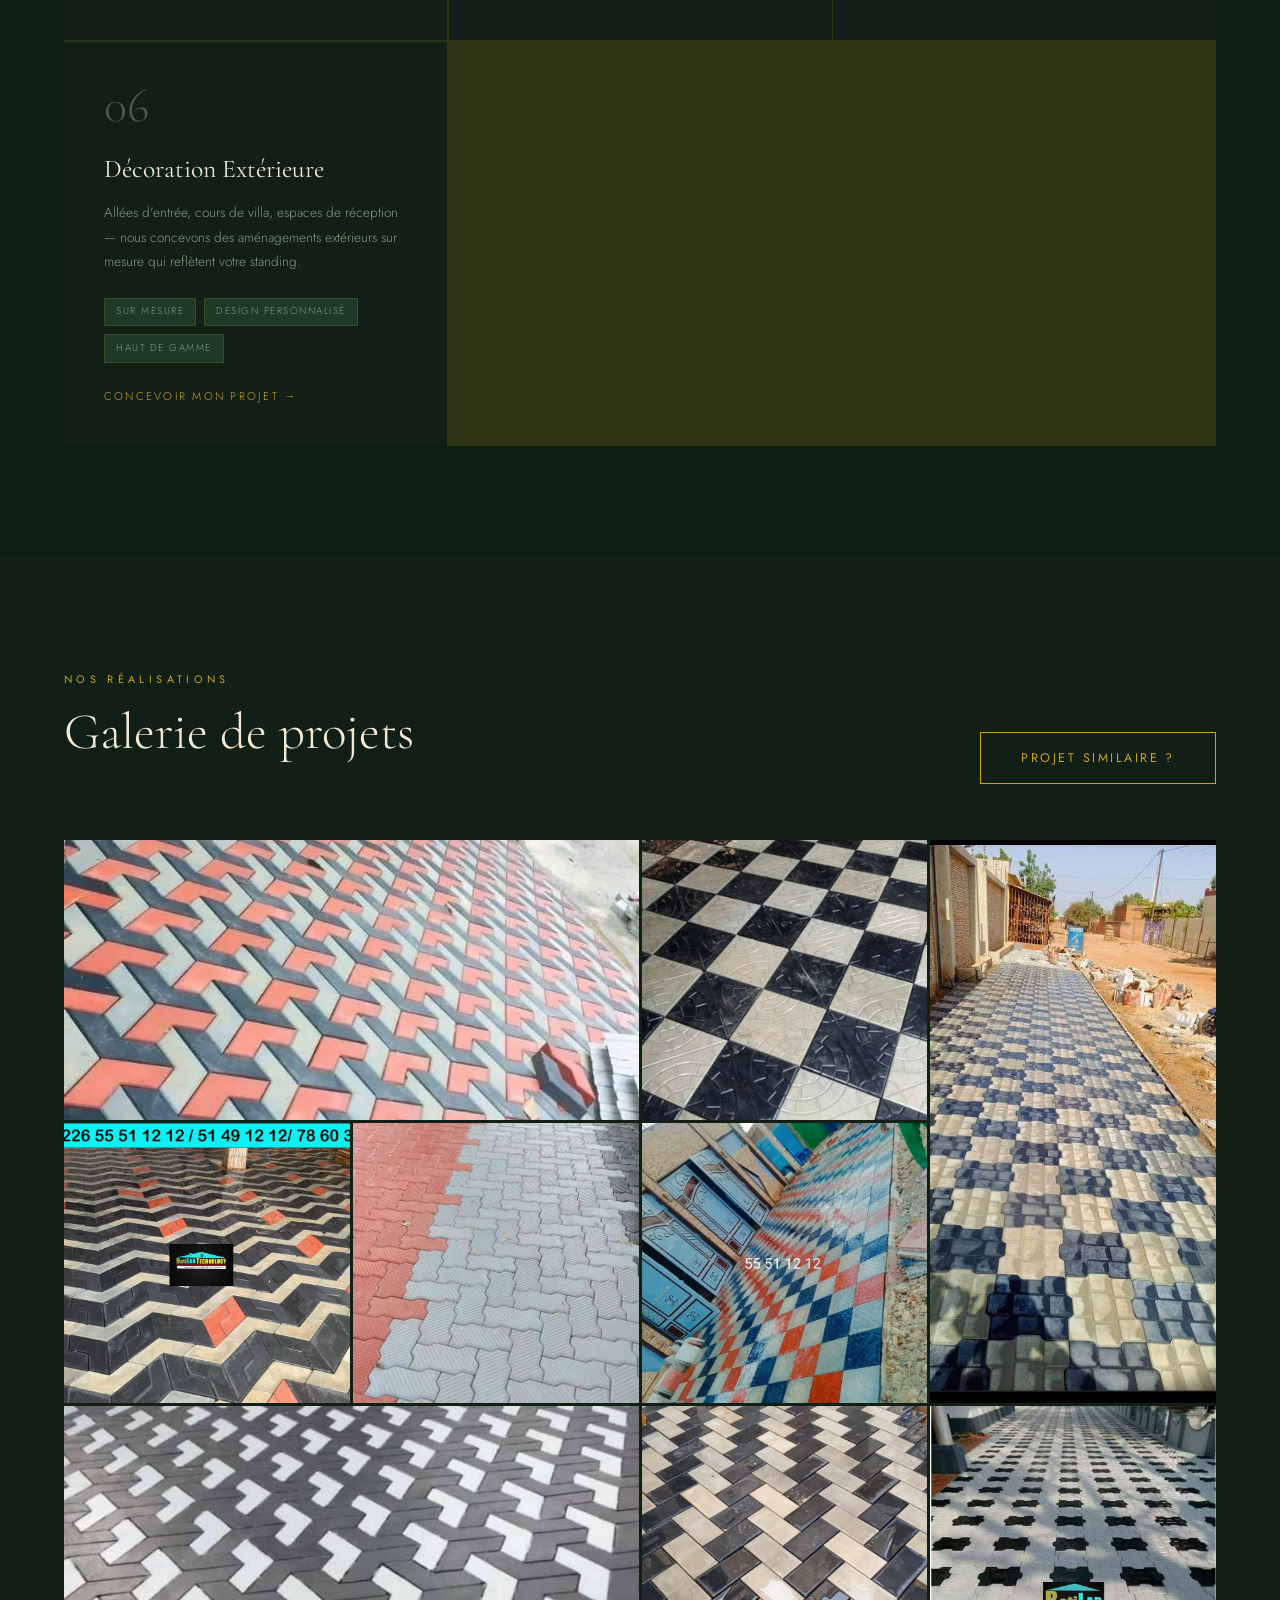
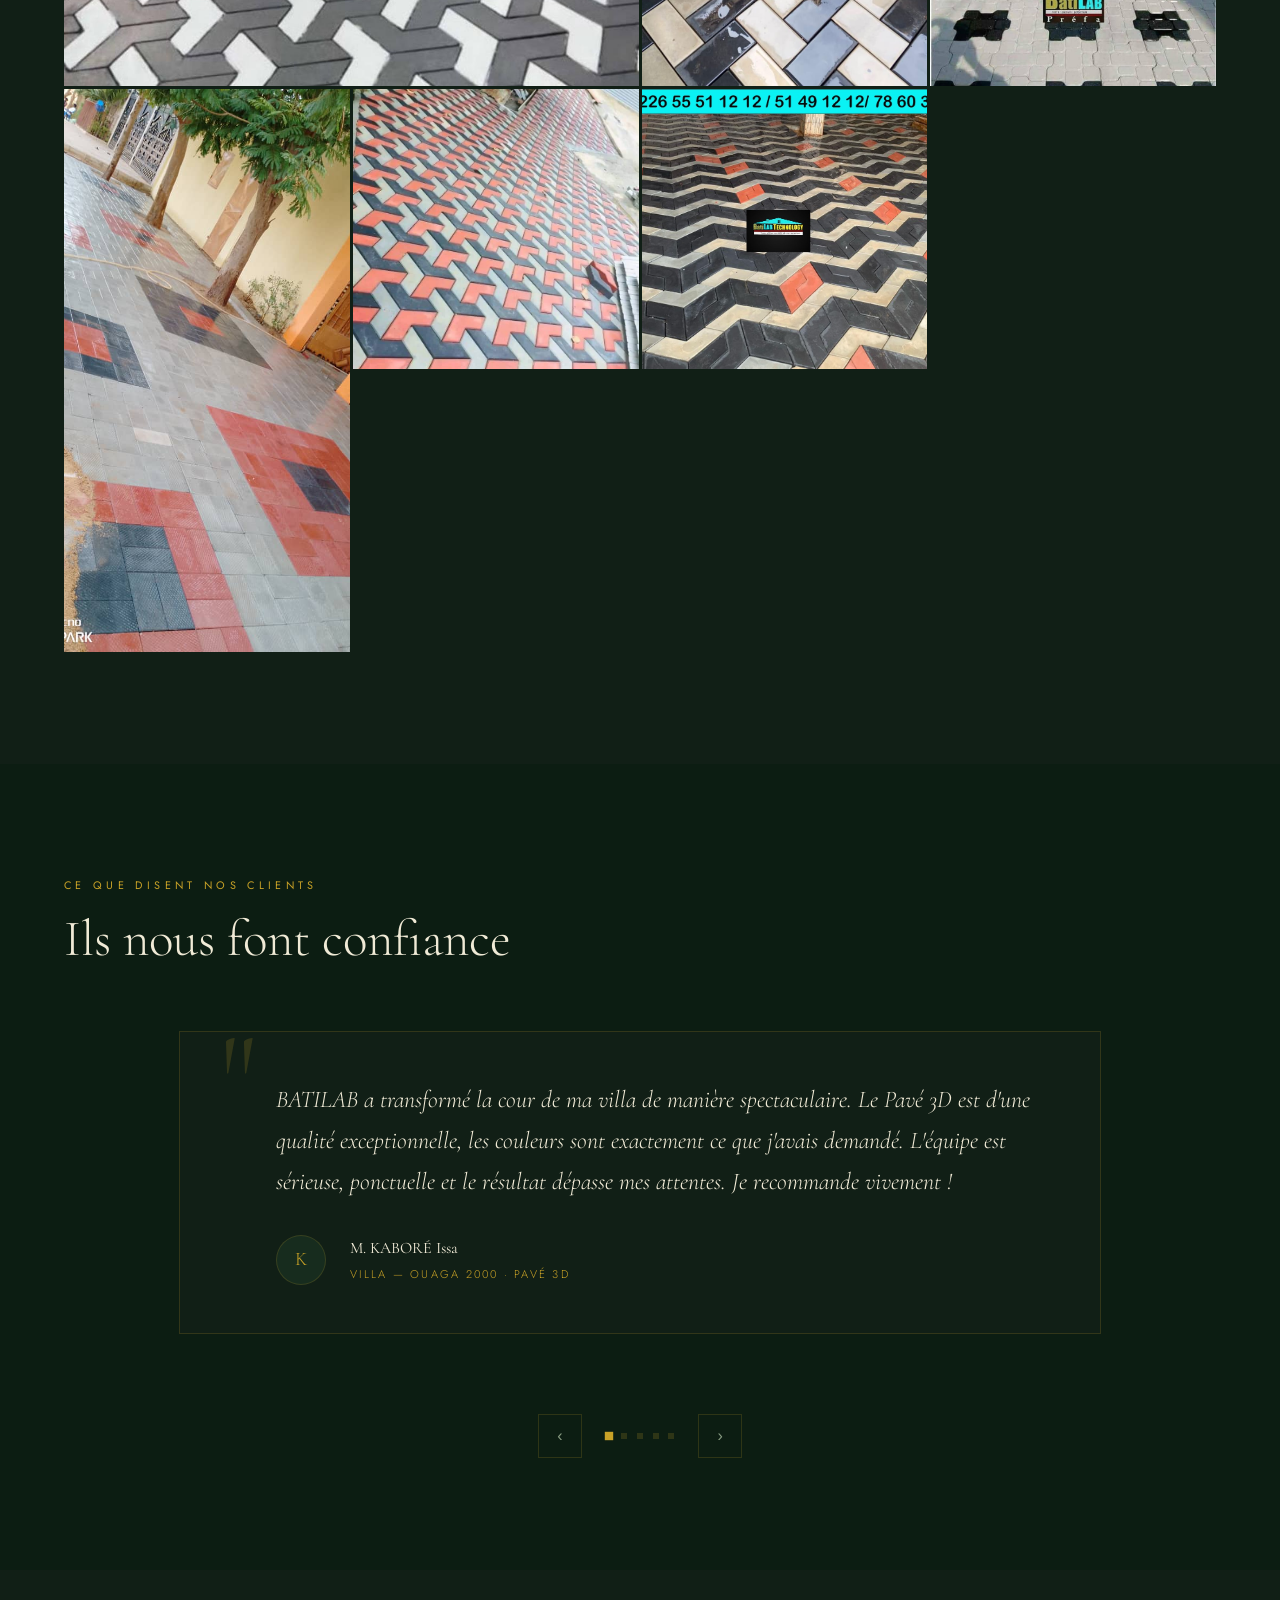
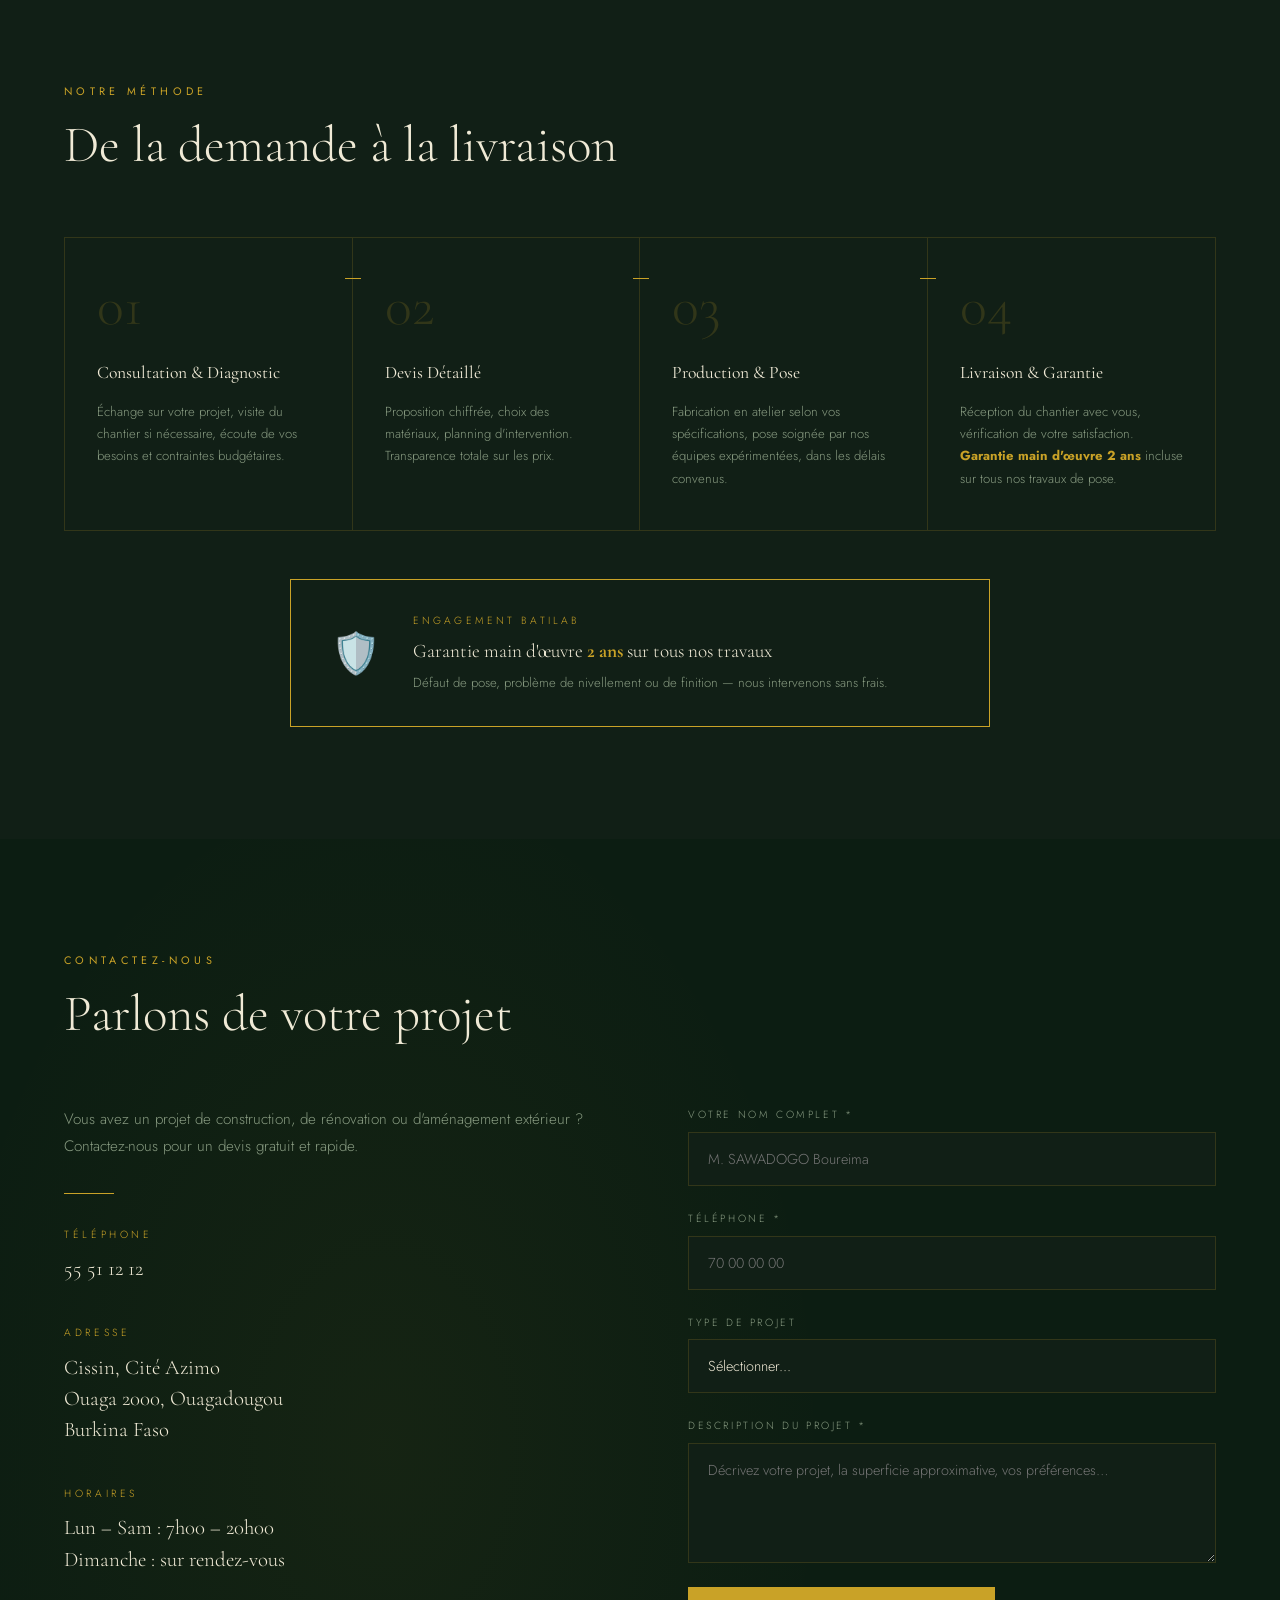
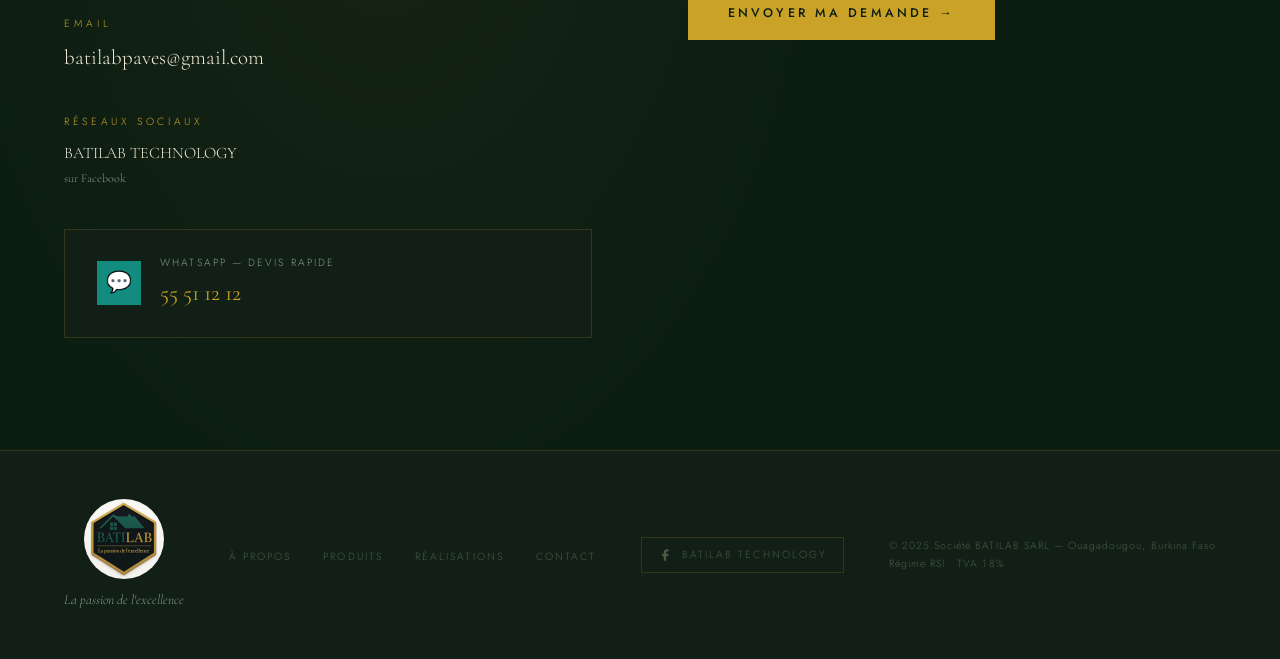
==== commit 2fe6d49f: "Corriger date fondation 2014, ajouter garantie main d'oeuvre 2 ans" ====
--- a/index.html
+++ b/index.html
@@ -72,7 +72,7 @@
       "closes": "18:00"
     },
     "award": "Meilleure entreprise — 72h de l'Immobilier du Burkina Faso",
-    "foundingDate": "2020",
+    "foundingDate": "2014",
     "sameAs": ["https://www.facebook.com/batilabtech"]
   }
   </script>
@@ -164,7 +164,7 @@
   <div class="about-grid">
     <div class="reveal">
       <p class="section-sub">
-        BATILAB TECHNOLOGY est bien plus qu'une entreprise de matériaux de construction — c'est une promesse d'excellence faite à chaque client. Avec plus de 12 ans d'expérience à Ouagadougou, nous servons propriétaires de villas, promoteurs immobiliers et membres de la diaspora avec des solutions haut de gamme.
+        BATILAB TECHNOLOGY est bien plus qu'une entreprise de matériaux de construction — c'est une promesse d'excellence faite à chaque client. Fondée en 2014 à Ouagadougou, BATILAB TECHNOLOGY met 12 ans d'expérience au service des propriétaires de villas, promoteurs immobiliers et membres de la diaspora avec des solutions haut de gamme.
       </p>
       <div class="gold-line"></div>
       <p style="font-size: 0.85rem; color: var(--text-muted); line-height: 1.8; max-width: 500px;">
@@ -175,6 +175,13 @@
         <div>
           <div class="award-label">Distinction nationale</div>
           <div class="award-title">Meilleure entreprise — 72h de l'Immobilier du Burkina Faso</div>
+        </div>
+      </div>
+      <div class="about-award" style="margin-top:1rem;">
+        <div class="award-icon">🛡️</div>
+        <div>
+          <div class="award-label">Garantie incluse</div>
+          <div class="award-title">Garantie main d'œuvre 2 ans sur tous nos travaux de pose</div>
         </div>
       </div>
     </div>
@@ -565,8 +572,18 @@
     </div>
     <div class="process-step reveal">
       <div class="step-num">04</div>
-      <div class="step-title">Livraison &amp; Suivi</div>
-      <p class="step-desc">Réception du chantier avec vous, vérification de votre satisfaction, suivi après livraison.</p>
+      <div class="step-title">Livraison &amp; Garantie</div>
+      <p class="step-desc">Réception du chantier avec vous, vérification de votre satisfaction. <strong style="color:var(--gold);">Garantie main d'œuvre 2 ans</strong> incluse sur tous nos travaux de pose.</p>
+    </div>
+  </div>
+
+  <!-- Bandeau garantie -->
+  <div class="reveal" style="margin-top:3rem; padding:2rem 2.5rem; border:0.5px solid var(--gold); background:var(--surface); display:flex; align-items:center; gap:2rem; max-width:700px; margin-left:auto; margin-right:auto;">
+    <div style="font-size:2.5rem;">🛡️</div>
+    <div>
+      <div style="font-size:0.65rem; letter-spacing:0.3em; text-transform:uppercase; color:var(--gold); margin-bottom:0.3rem;">Engagement BATILAB</div>
+      <div style="font-family:var(--serif); font-size:1.2rem; color:var(--text);">Garantie main d'œuvre <strong style="color:var(--gold);">2 ans</strong> sur tous nos travaux</div>
+      <div style="font-size:0.82rem; color:var(--text-muted); margin-top:0.3rem;">Défaut de pose, problème de nivellement ou de finition — nous intervenons sans frais.</div>
     </div>
   </div>
 </section>
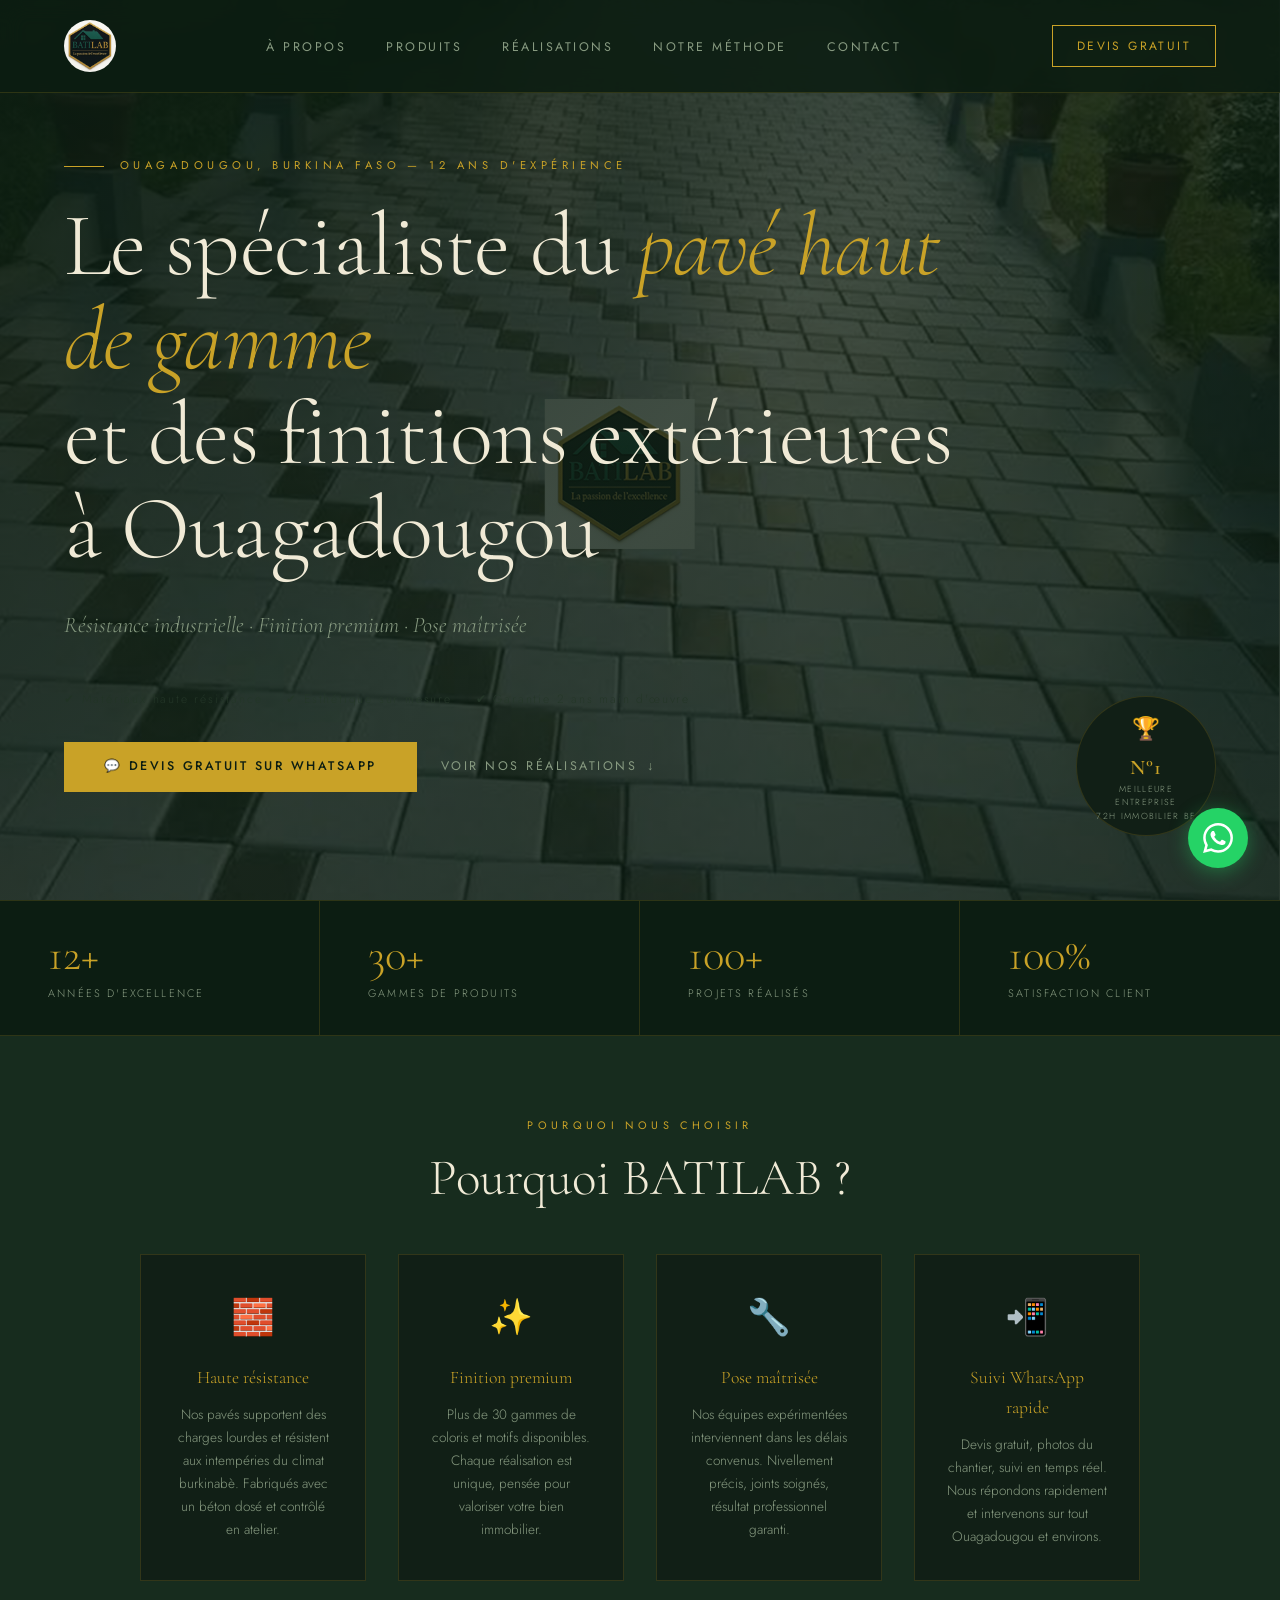
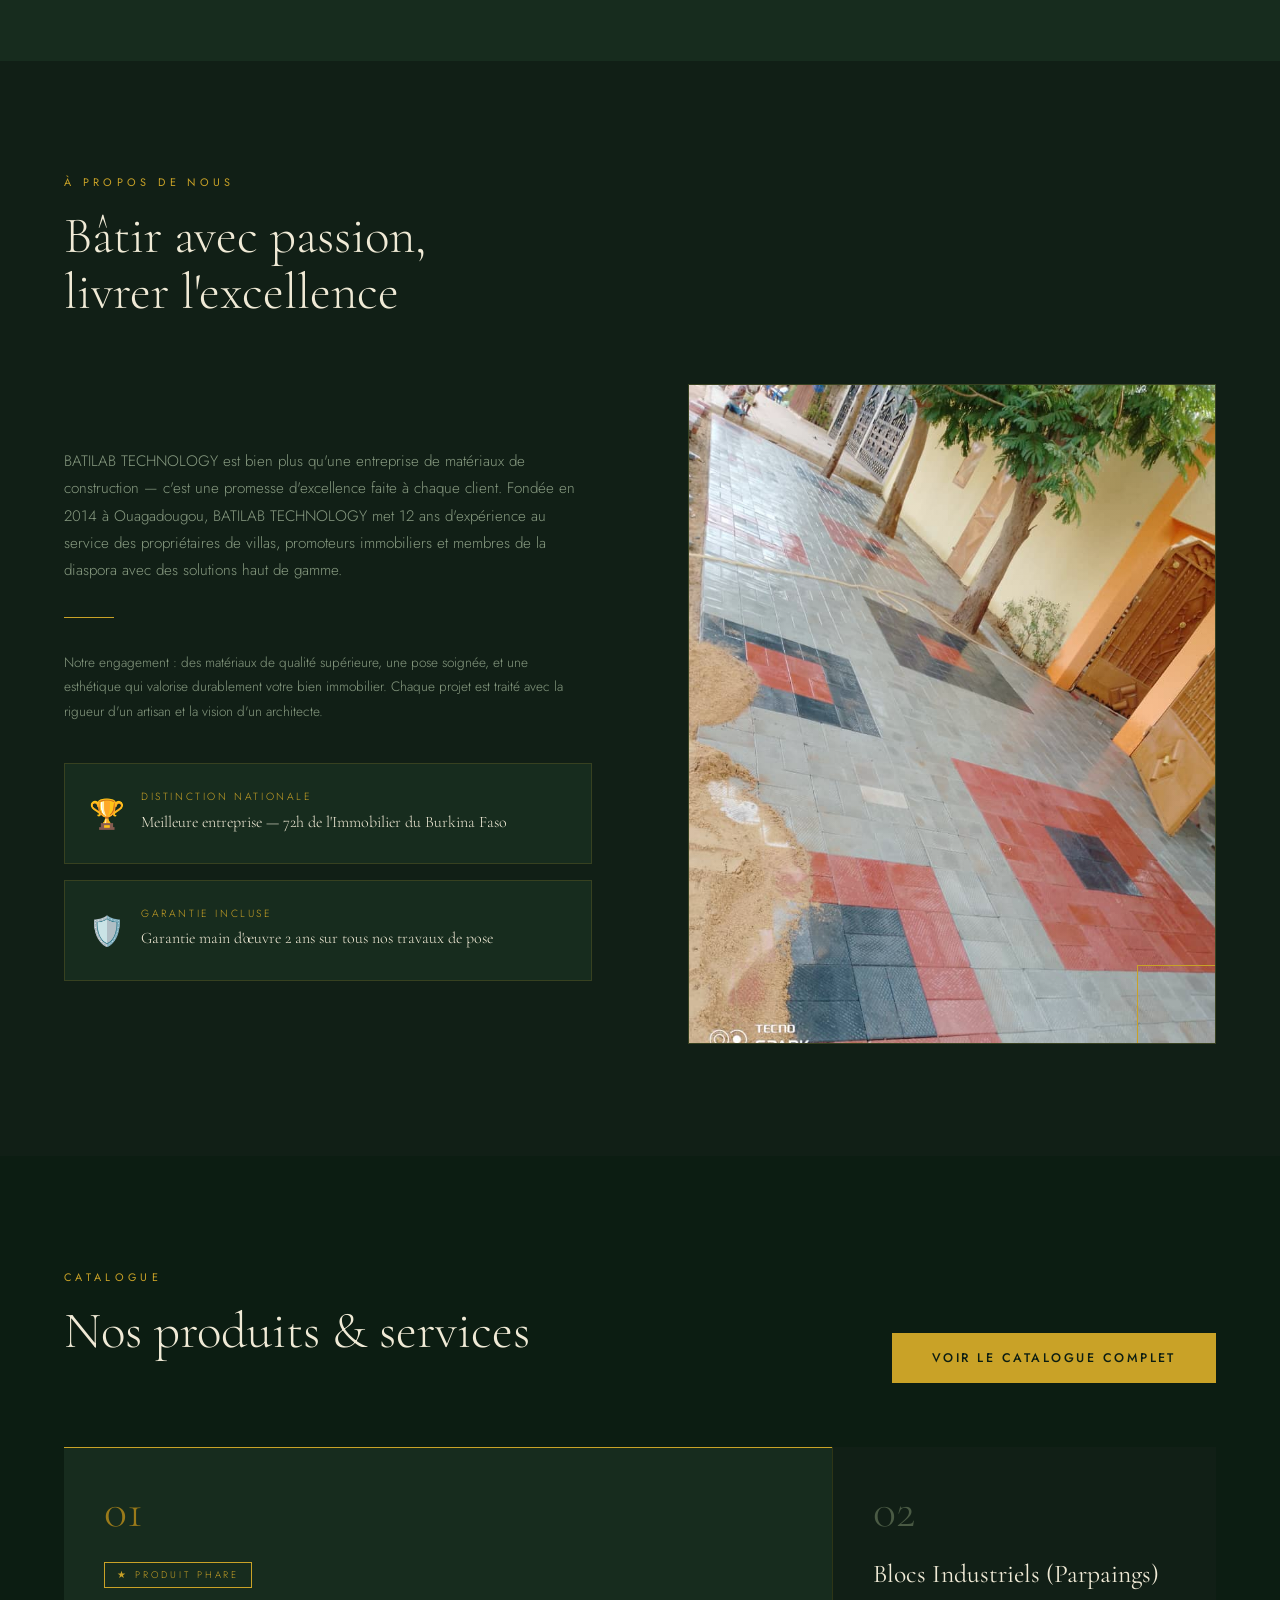
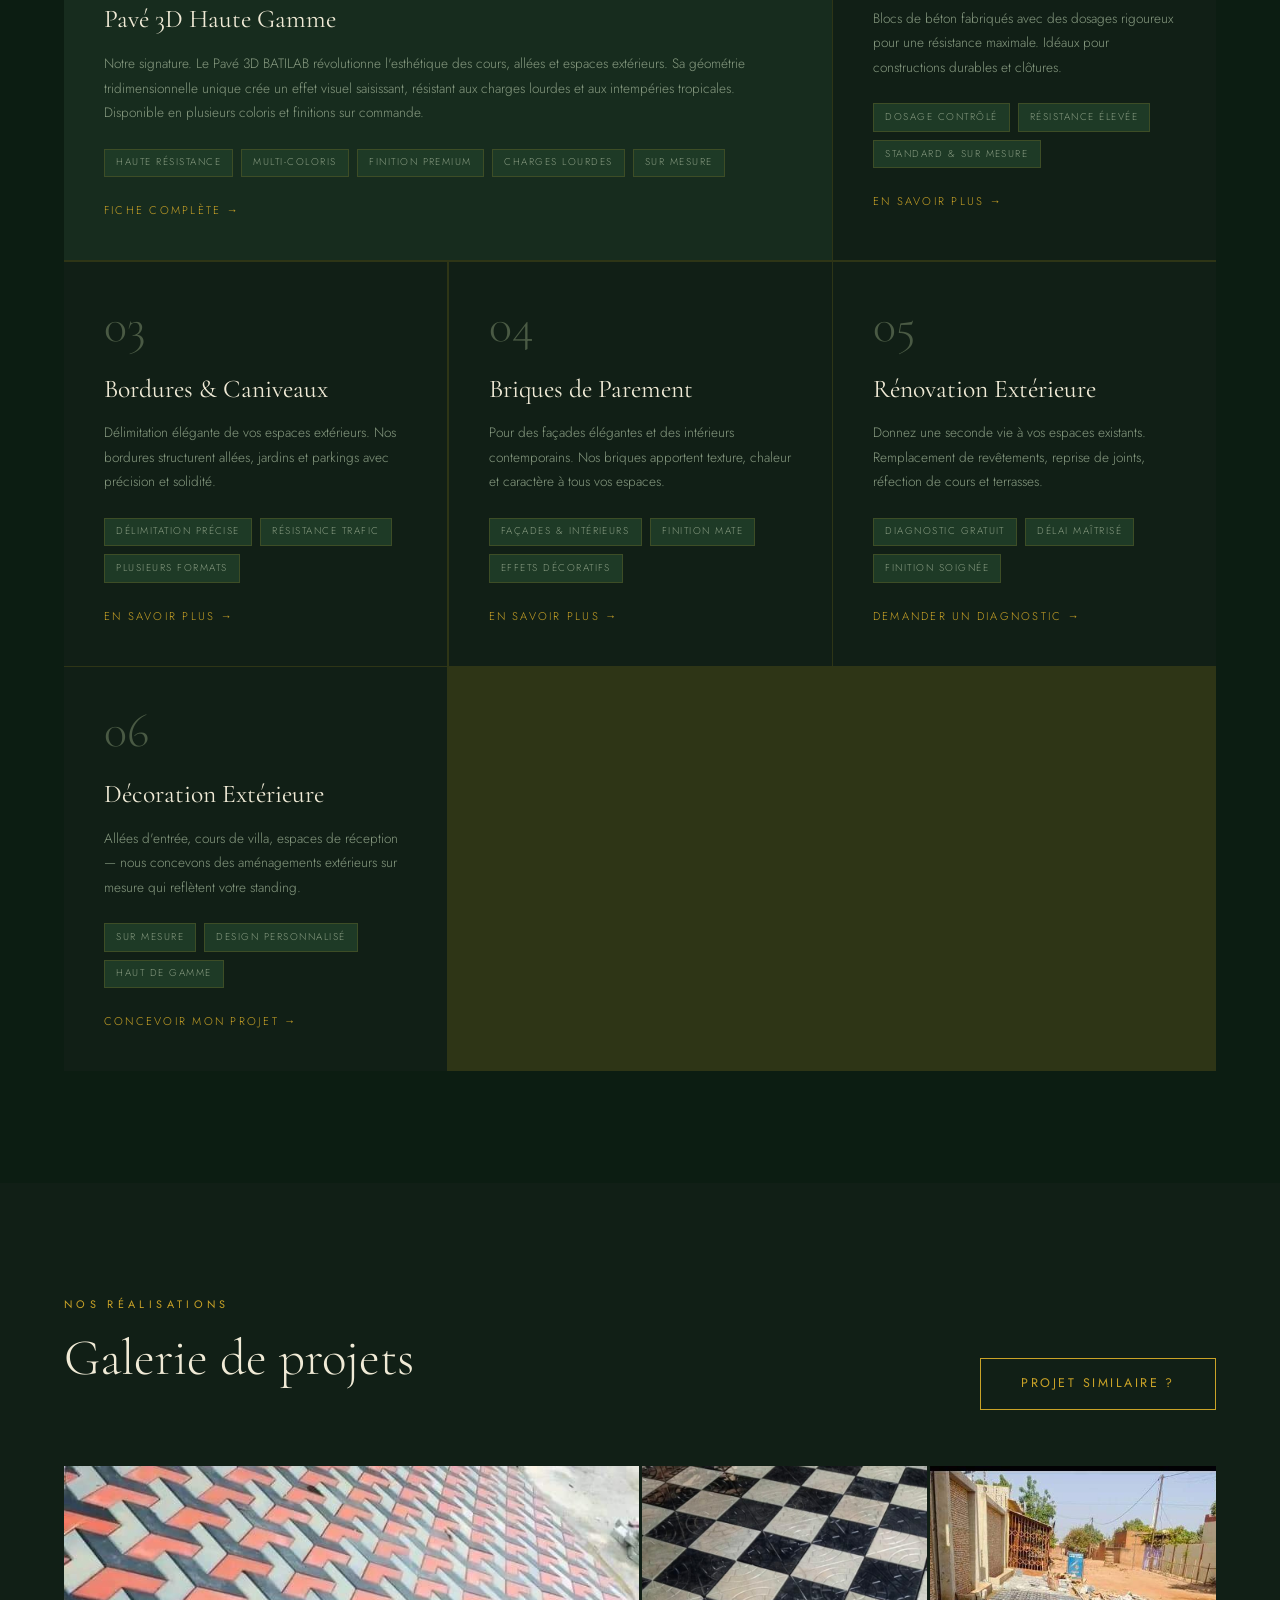
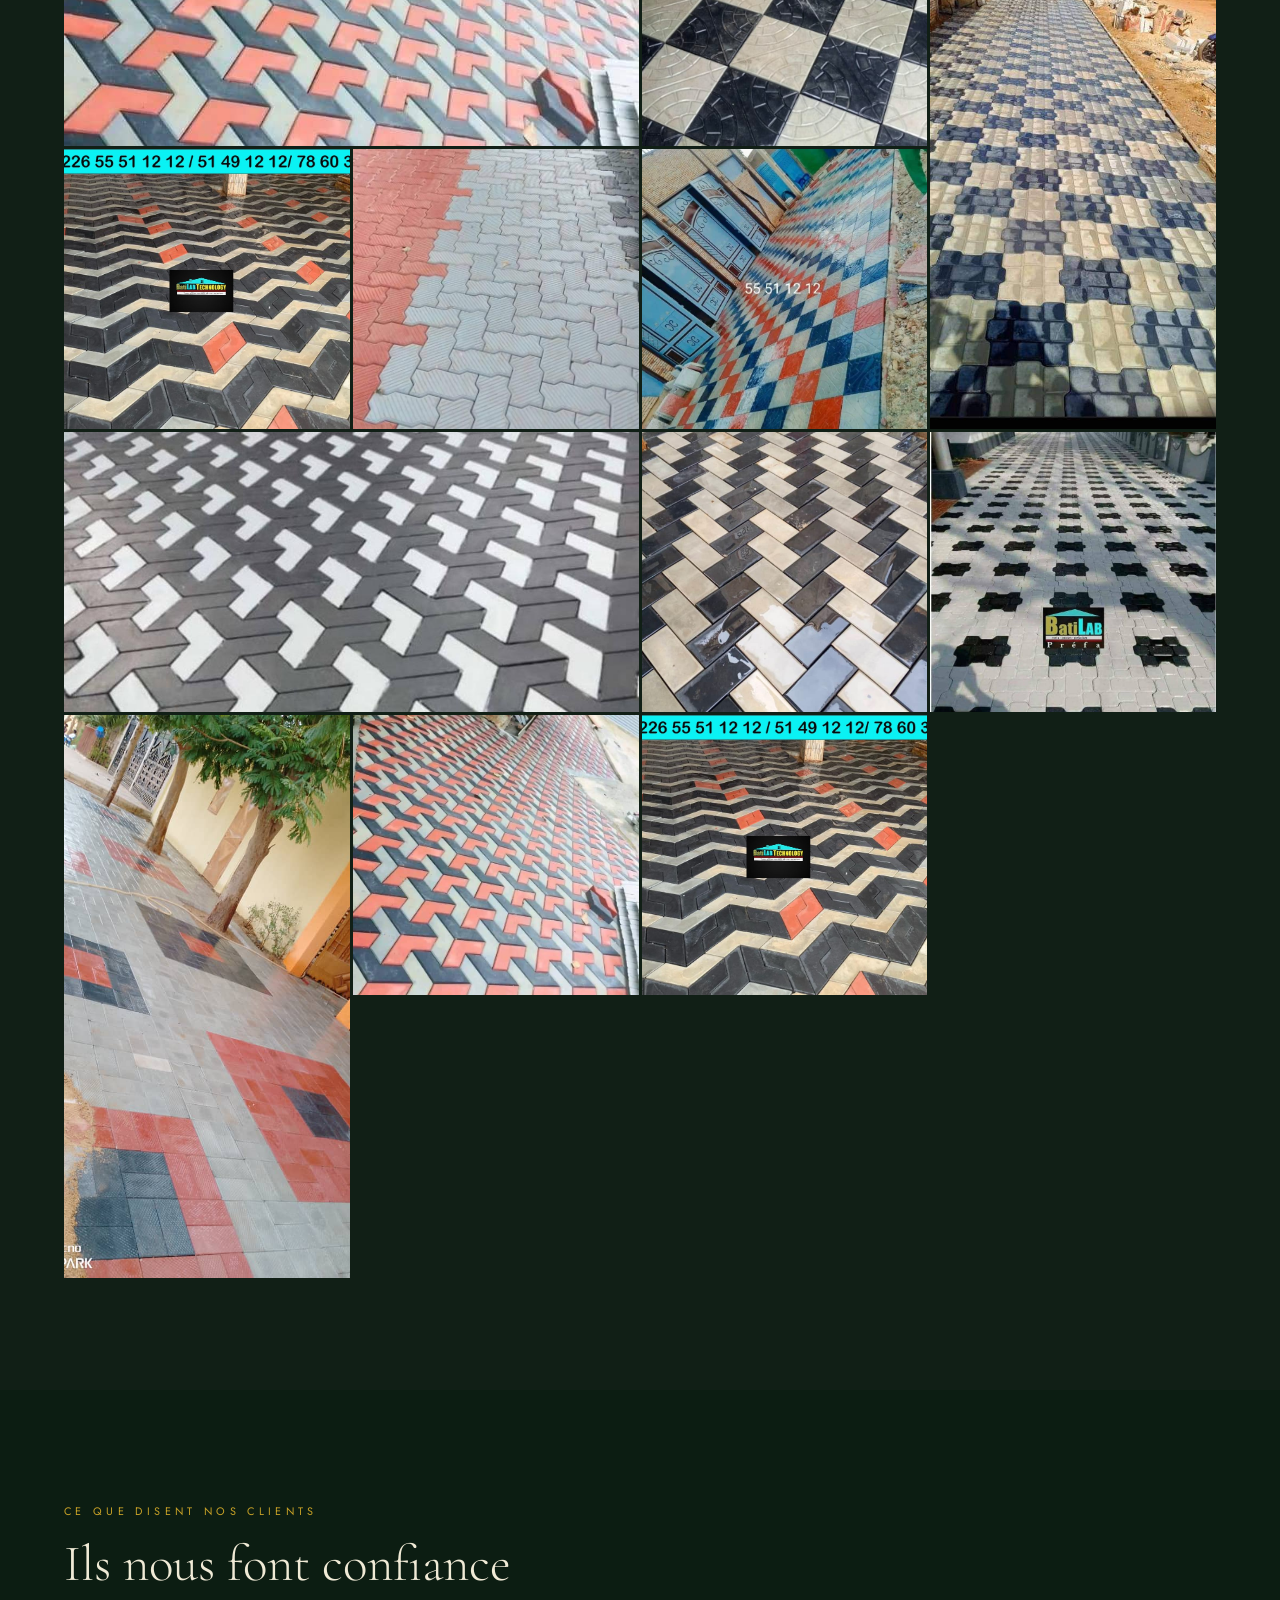
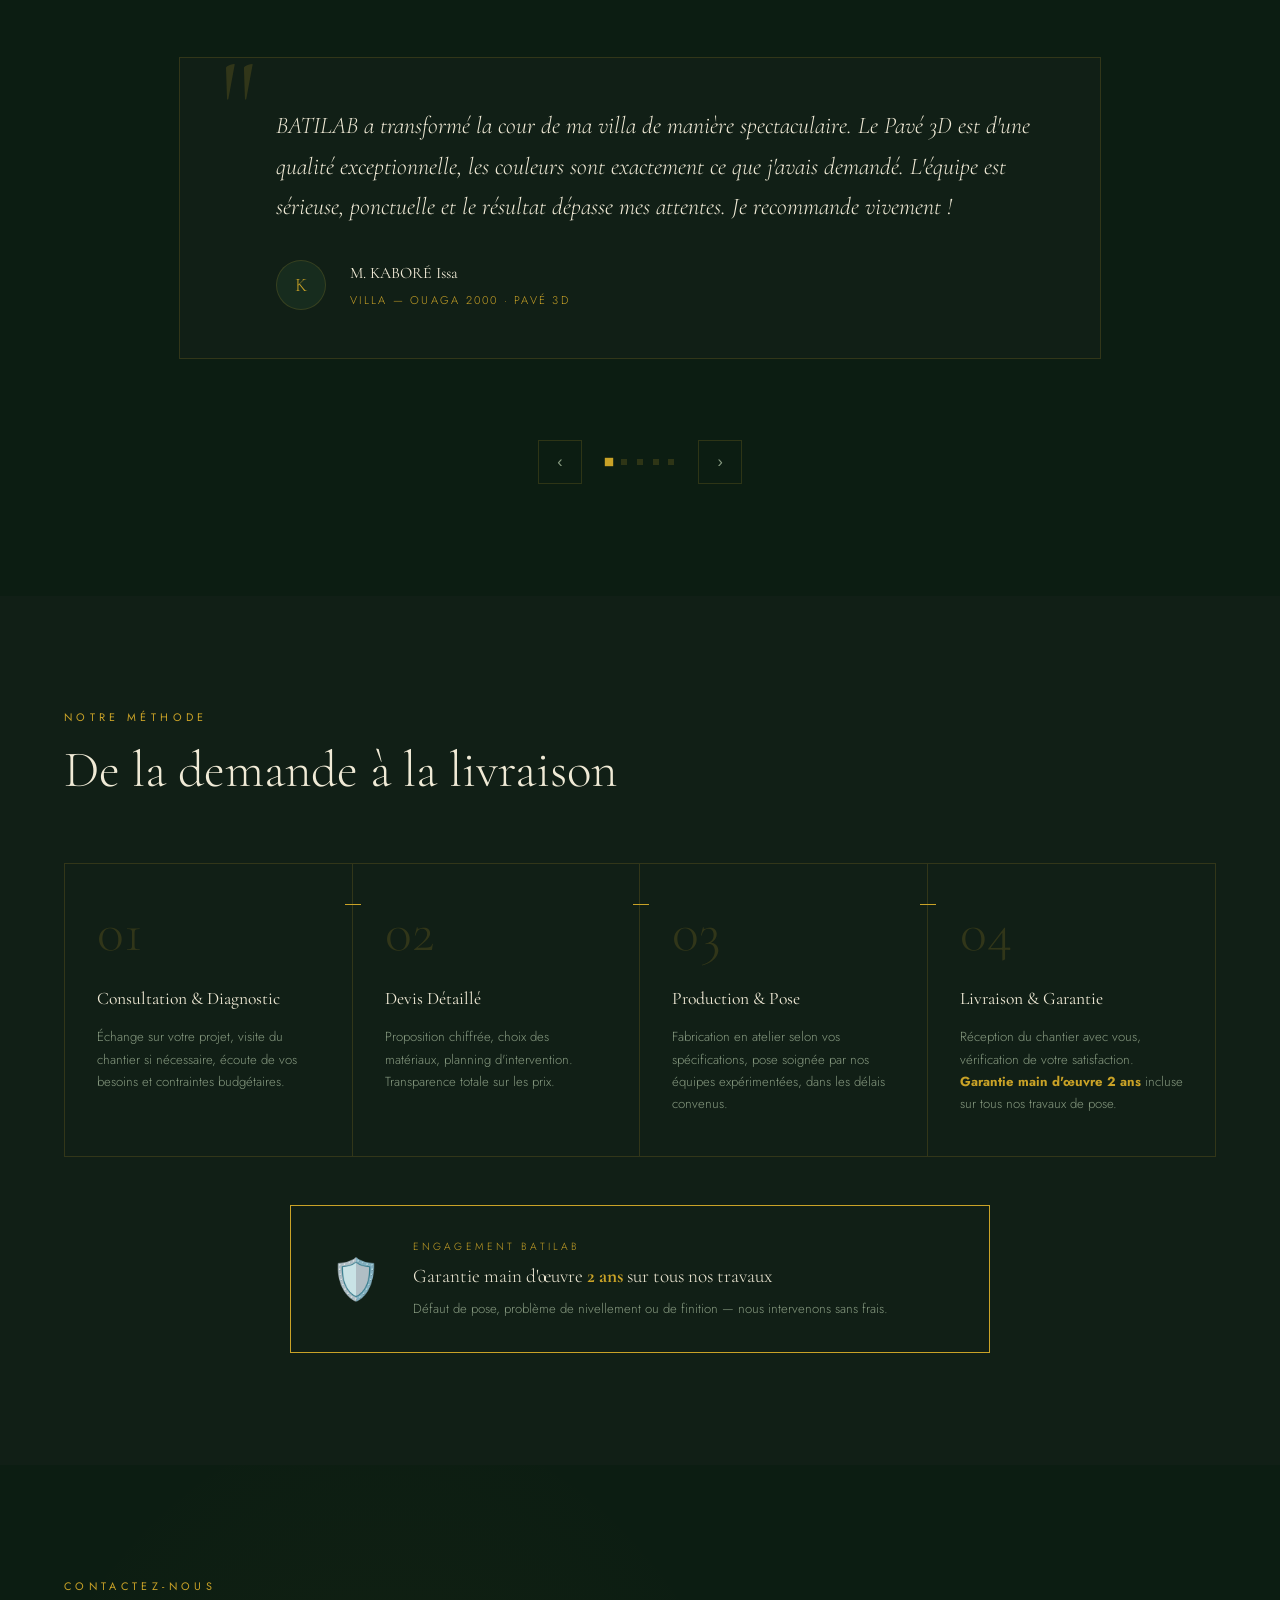
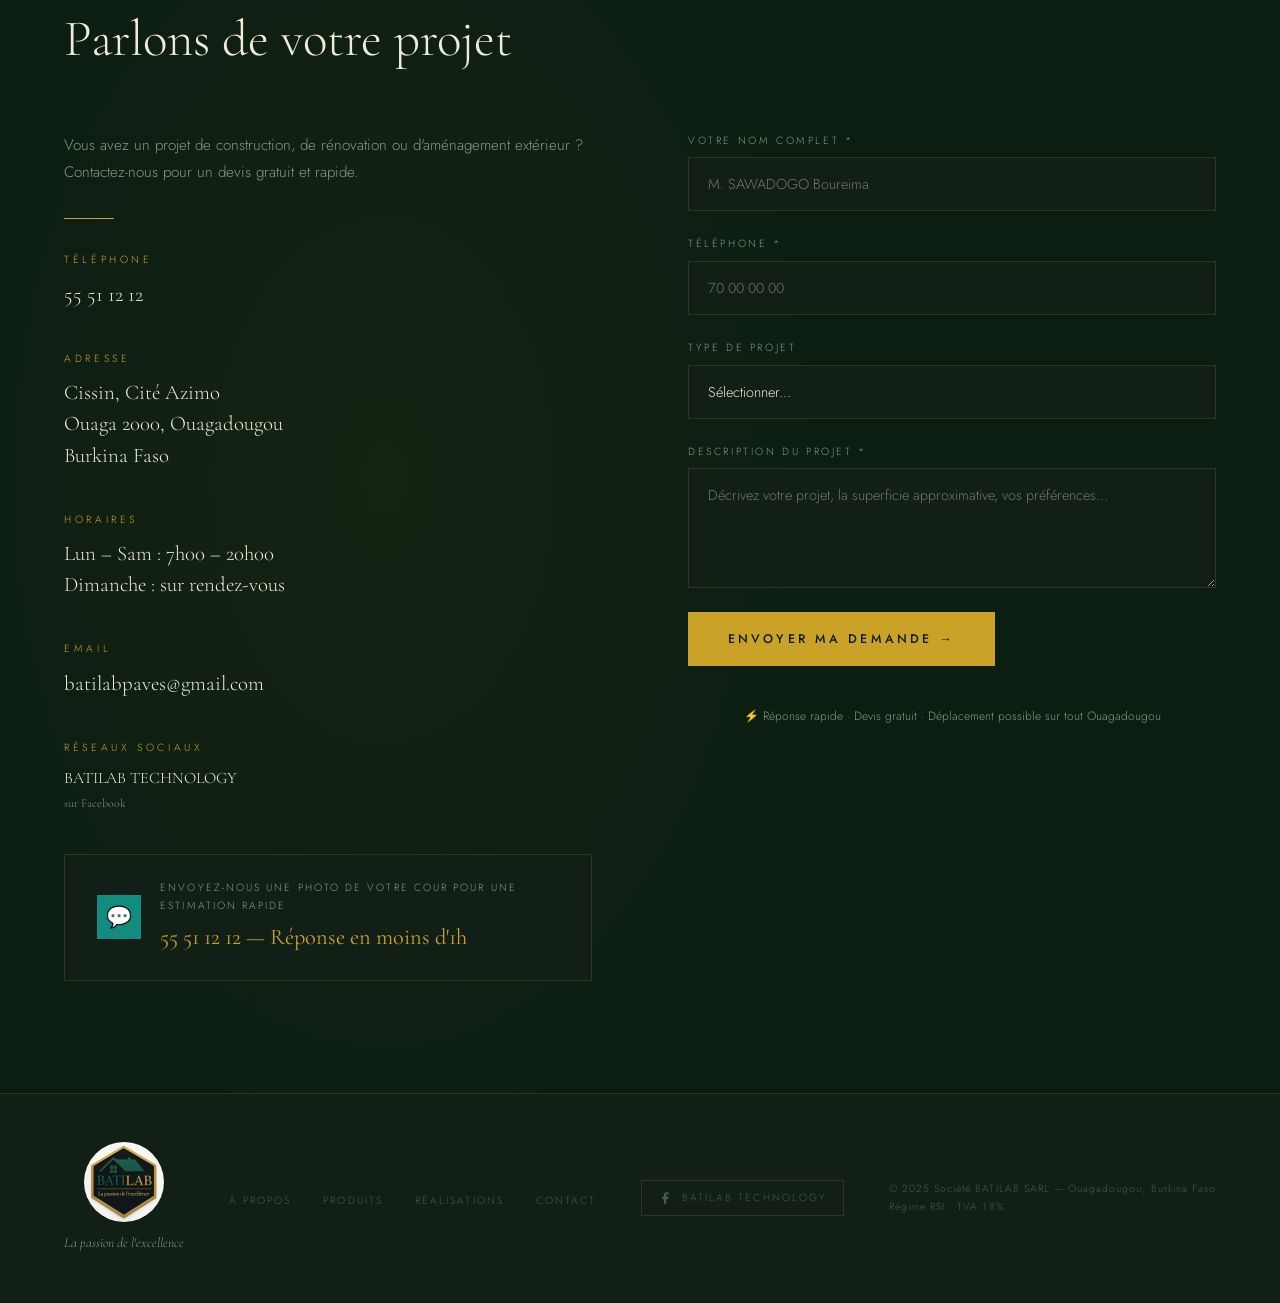
==== commit 5c9b4d97: "Ameliorations majeures: hero fort, section Pourquoi BATILAB, WhatsApp conversion, phrase rassurante," ====
--- a/index.html
+++ b/index.html
@@ -7,7 +7,7 @@
   <!-- SEO primaire -->
   <title>BATILAB TECHNOLOGY – Pavé 3D & Matériaux Haut de Gamme | Ouagadougou</title>
   <meta name="description" content="Spécialiste des matériaux de construction haut de gamme à Ouagadougou : Pavé 3D, parpaings industriels, bordures, briques de parement. Meilleure entreprise 72h Immobilier du Burkina Faso. Devis gratuit : 55 51 12 12.">
-  <meta name="keywords" content="pavé 3D Ouagadougou, matériaux construction Burkina Faso, parpaings industriels, briques parement, rénovation extérieure, bordures caniveaux, BATILAB TECHNOLOGY, décoration extérieure villa Burkina">
+  <meta name="keywords" content="pavés Ouagadougou, pavage cour villa Burkina, parpaings industriels Ouaga, bordures caniveaux Ouagadougou, rénovation extérieure Ouagadougou, pavé 3D Burkina Faso, matériaux construction haut de gamme, BATILAB TECHNOLOGY, décoration extérieure villa Ouaga, pose pavé Cissin Karpala Ouaga 2000">
   <meta name="author" content="BATILAB TECHNOLOGY">
   <meta name="robots" content="index, follow">
   <link rel="canonical" href="https://batilabtech.com/">
@@ -119,14 +119,18 @@
 <!-- ═════════════════════════════════ HERO ══════════════════════════════════ -->
 <section class="hero" id="accueil">
   <div class="hero-eyebrow">Ouagadougou, Burkina Faso — 12 ans d'expérience</div>
-  <h1>L'excellence en<br><em>matériaux</em> et<br>travaux extérieurs</h1>
+  <h1>Le spécialiste du <em>pavé haut de gamme</em><br>et des finitions extérieures<br>à Ouagadougou</h1>
   <p class="hero-tagline">
-    Société BATILAB SARL — spécialiste des pavés haute gamme,<br>
-    blocs industriels et décoration extérieure sur mesure.
+    Résistance industrielle · Finition premium · Pose maîtrisée
   </p>
+  <div class="hero-proofs" style="display:flex; gap:1.5rem; flex-wrap:wrap; margin-bottom:2rem;">
+    <span style="font-size:0.75rem; letter-spacing:0.15em; color:var(--text-muted); display:flex; align-items:center; gap:0.4rem;">✔ Matériaux haute résistance</span>
+    <span style="font-size:0.75rem; letter-spacing:0.15em; color:var(--text-muted); display:flex; align-items:center; gap:0.4rem;">✔ Esthétique sur mesure</span>
+    <span style="font-size:0.75rem; letter-spacing:0.15em; color:var(--text-muted); display:flex; align-items:center; gap:0.4rem;">✔ Garantie 2 ans main d'œuvre</span>
+  </div>
   <div class="hero-actions">
-    <a href="#produits" class="btn-primary">Découvrir nos produits</a>
-    <a href="#contact" class="btn-ghost">Demander un devis</a>
+    <a href="https://wa.me/22655511212?text=Bonjour%20BATILAB%2C%20je%20souhaite%20un%20devis%20gratuit." class="btn-primary" target="_blank">💬 Devis gratuit sur WhatsApp</a>
+    <a href="#galerie" class="btn-ghost">Voir nos réalisations</a>
   </div>
   <div class="hero-badge" aria-label="Distinction nationale">
     <div class="hero-badge-icon">🏆</div>
@@ -156,6 +160,39 @@
     <div class="stat-label">Satisfaction client</div>
   </div>
 </div>
+
+<!-- ════════════════════════ POURQUOI BATILAB ══════════════════════════════ -->
+<section style="padding:5rem 4rem; background:var(--surface2);">
+  <div class="section-eyebrow" style="text-align:center;">Pourquoi nous choisir</div>
+  <h2 class="section-title reveal" style="text-align:center; margin:0 auto 3rem;">Pourquoi BATILAB ?</h2>
+  <div style="display:grid; grid-template-columns:repeat(auto-fit, minmax(220px,1fr)); gap:2rem; max-width:1000px; margin:0 auto;">
+
+    <div class="reveal" style="padding:2rem; border:0.5px solid var(--border); background:var(--surface); text-align:center;">
+      <div style="font-size:2.2rem; margin-bottom:1rem;">🧱</div>
+      <div style="font-family:var(--serif); font-size:1.1rem; color:var(--gold); margin-bottom:0.6rem;">Haute résistance</div>
+      <p style="font-size:0.85rem; color:var(--text-muted); line-height:1.7;">Nos pavés supportent des charges lourdes et résistent aux intempéries du climat burkinabè. Fabriqués avec un béton dosé et contrôlé en atelier.</p>
+    </div>
+
+    <div class="reveal" style="padding:2rem; border:0.5px solid var(--border); background:var(--surface); text-align:center;">
+      <div style="font-size:2.2rem; margin-bottom:1rem;">✨</div>
+      <div style="font-family:var(--serif); font-size:1.1rem; color:var(--gold); margin-bottom:0.6rem;">Finition premium</div>
+      <p style="font-size:0.85rem; color:var(--text-muted); line-height:1.7;">Plus de 30 gammes de coloris et motifs disponibles. Chaque réalisation est unique, pensée pour valoriser votre bien immobilier.</p>
+    </div>
+
+    <div class="reveal" style="padding:2rem; border:0.5px solid var(--border); background:var(--surface); text-align:center;">
+      <div style="font-size:2.2rem; margin-bottom:1rem;">🔧</div>
+      <div style="font-family:var(--serif); font-size:1.1rem; color:var(--gold); margin-bottom:0.6rem;">Pose maîtrisée</div>
+      <p style="font-size:0.85rem; color:var(--text-muted); line-height:1.7;">Nos équipes expérimentées interviennent dans les délais convenus. Nivellement précis, joints soignés, résultat professionnel garanti.</p>
+    </div>
+
+    <div class="reveal" style="padding:2rem; border:0.5px solid var(--border); background:var(--surface); text-align:center;">
+      <div style="font-size:2.2rem; margin-bottom:1rem;">📲</div>
+      <div style="font-family:var(--serif); font-size:1.1rem; color:var(--gold); margin-bottom:0.6rem;">Suivi WhatsApp rapide</div>
+      <p style="font-size:0.85rem; color:var(--text-muted); line-height:1.7;">Devis gratuit, photos du chantier, suivi en temps réel. Nous répondons rapidement et intervenons sur tout Ouagadougou et environs.</p>
+    </div>
+
+  </div>
+</section>
 
 <!-- ═══════════════════════════════ À PROPOS ════════════════════════════════ -->
 <section class="about" id="about">
@@ -622,11 +659,11 @@
         </div>
       </div>
 
-      <a href="https://wa.me/22655511212?text=Bonjour%20BATILAB%2C%20je%20souhaite%20un%20devis%20gratuit." class="whatsapp-cta" target="_blank" rel="noopener">
+      <a href="https://wa.me/22655511212?text=Bonjour%20BATILAB%2C%20envoyez-moi%20une%20estimation%20rapide%20pour%20mon%20projet." class="whatsapp-cta" target="_blank" rel="noopener">
         <div class="wa-icon">💬</div>
         <div>
-          <div class="wa-label">WhatsApp — Devis rapide</div>
-          <div class="wa-num">55 51 12 12</div>
+          <div class="wa-label">Envoyez-nous une photo de votre cour pour une estimation rapide</div>
+          <div class="wa-num">55 51 12 12 — Réponse en moins d'1h</div>
         </div>
       </a>
     </div>
@@ -664,6 +701,9 @@
         </div>
         <div class="form-notice"></div>
         <button type="submit" class="form-submit">Envoyer ma demande →</button>
+        <p style="font-size:0.75rem; color:var(--text-muted); margin-top:1rem; text-align:center;">
+          ⚡ Réponse rapide · Devis gratuit · Déplacement possible sur tout Ouagadougou
+        </p>
       </form>
     </div>
   </div>
